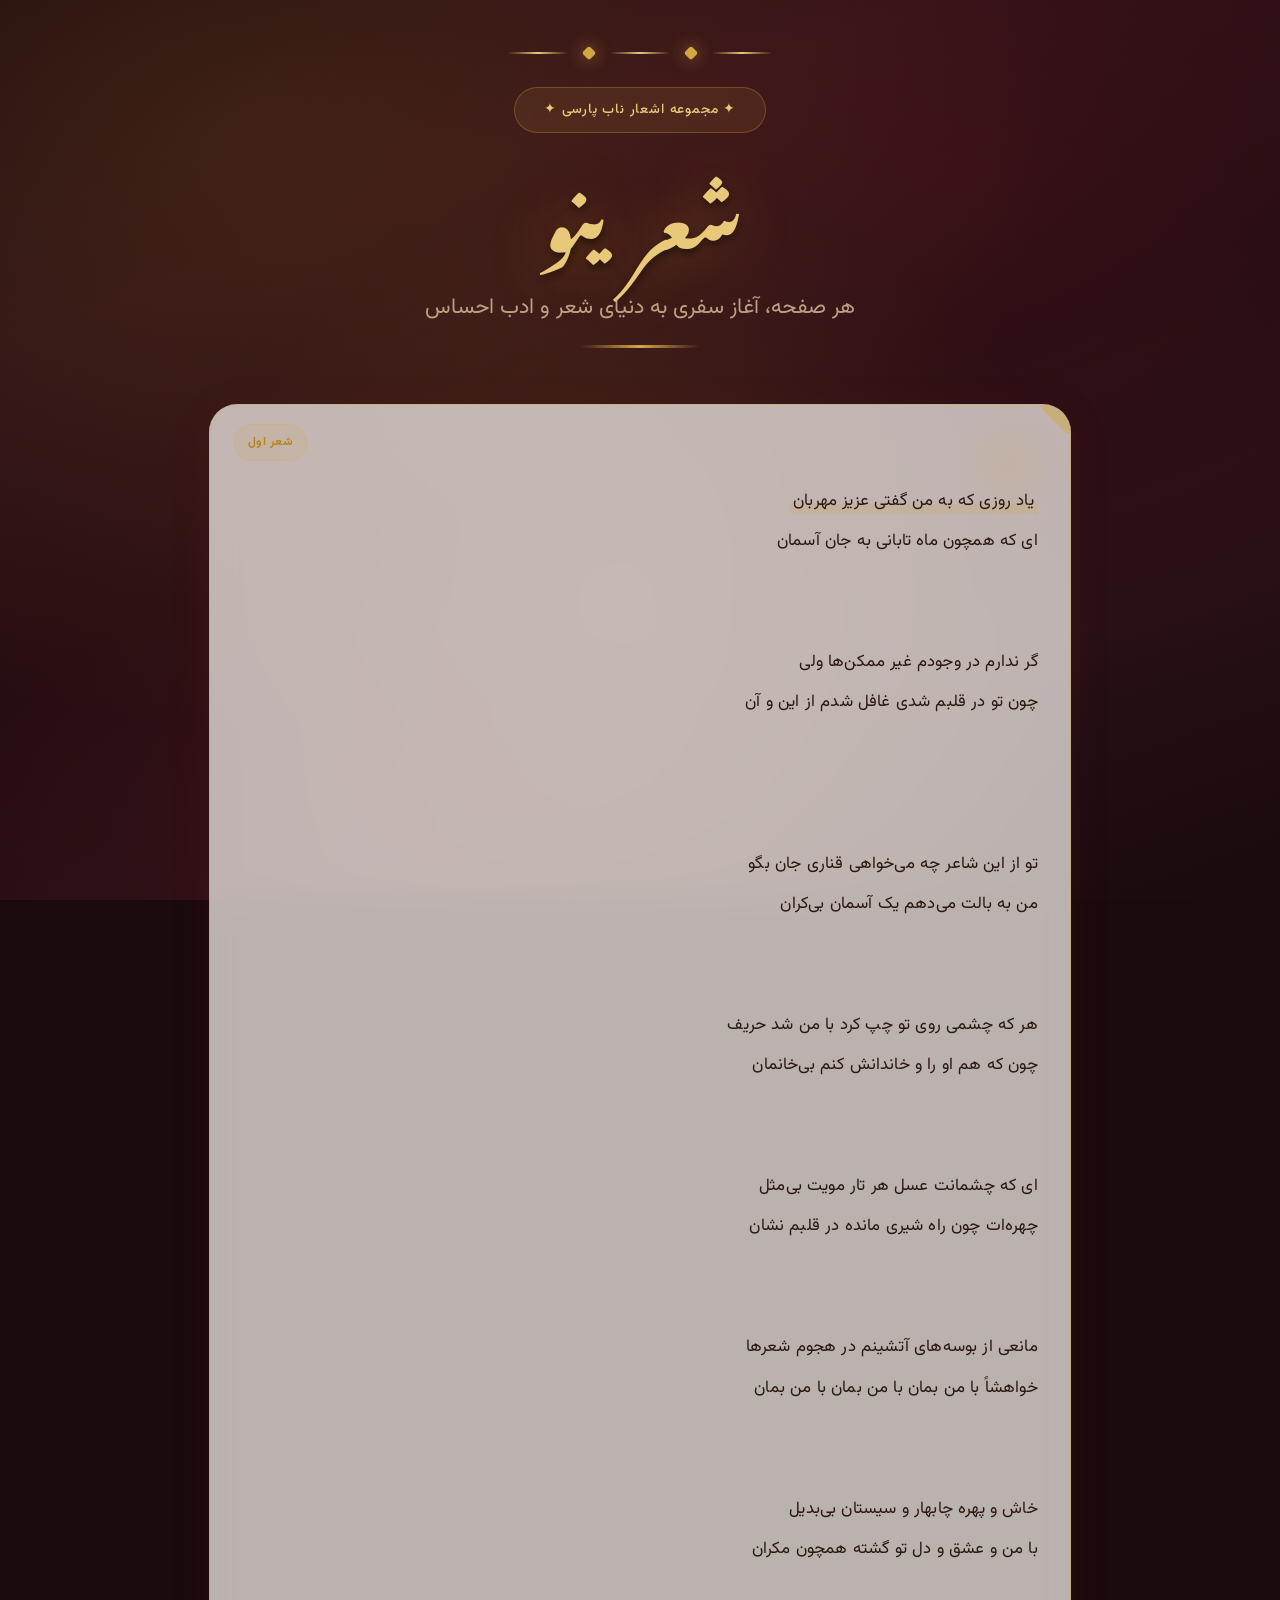
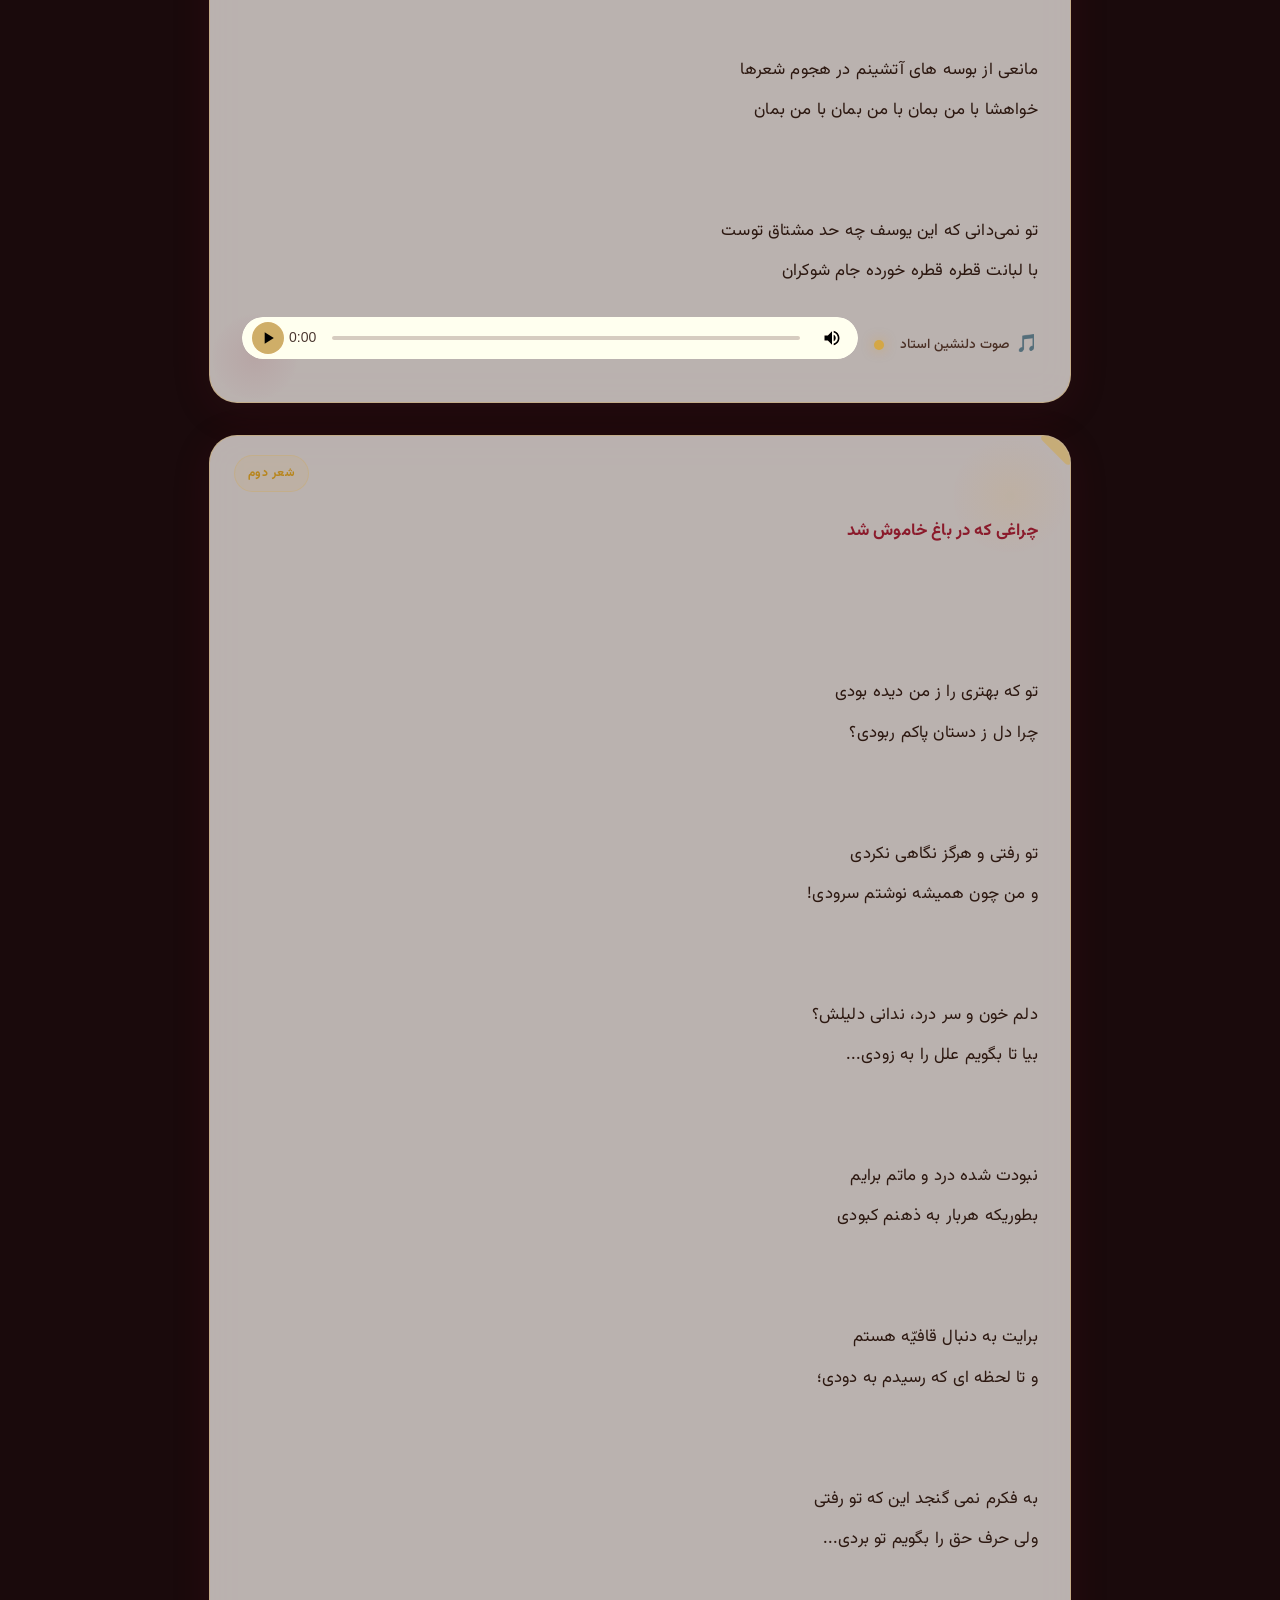
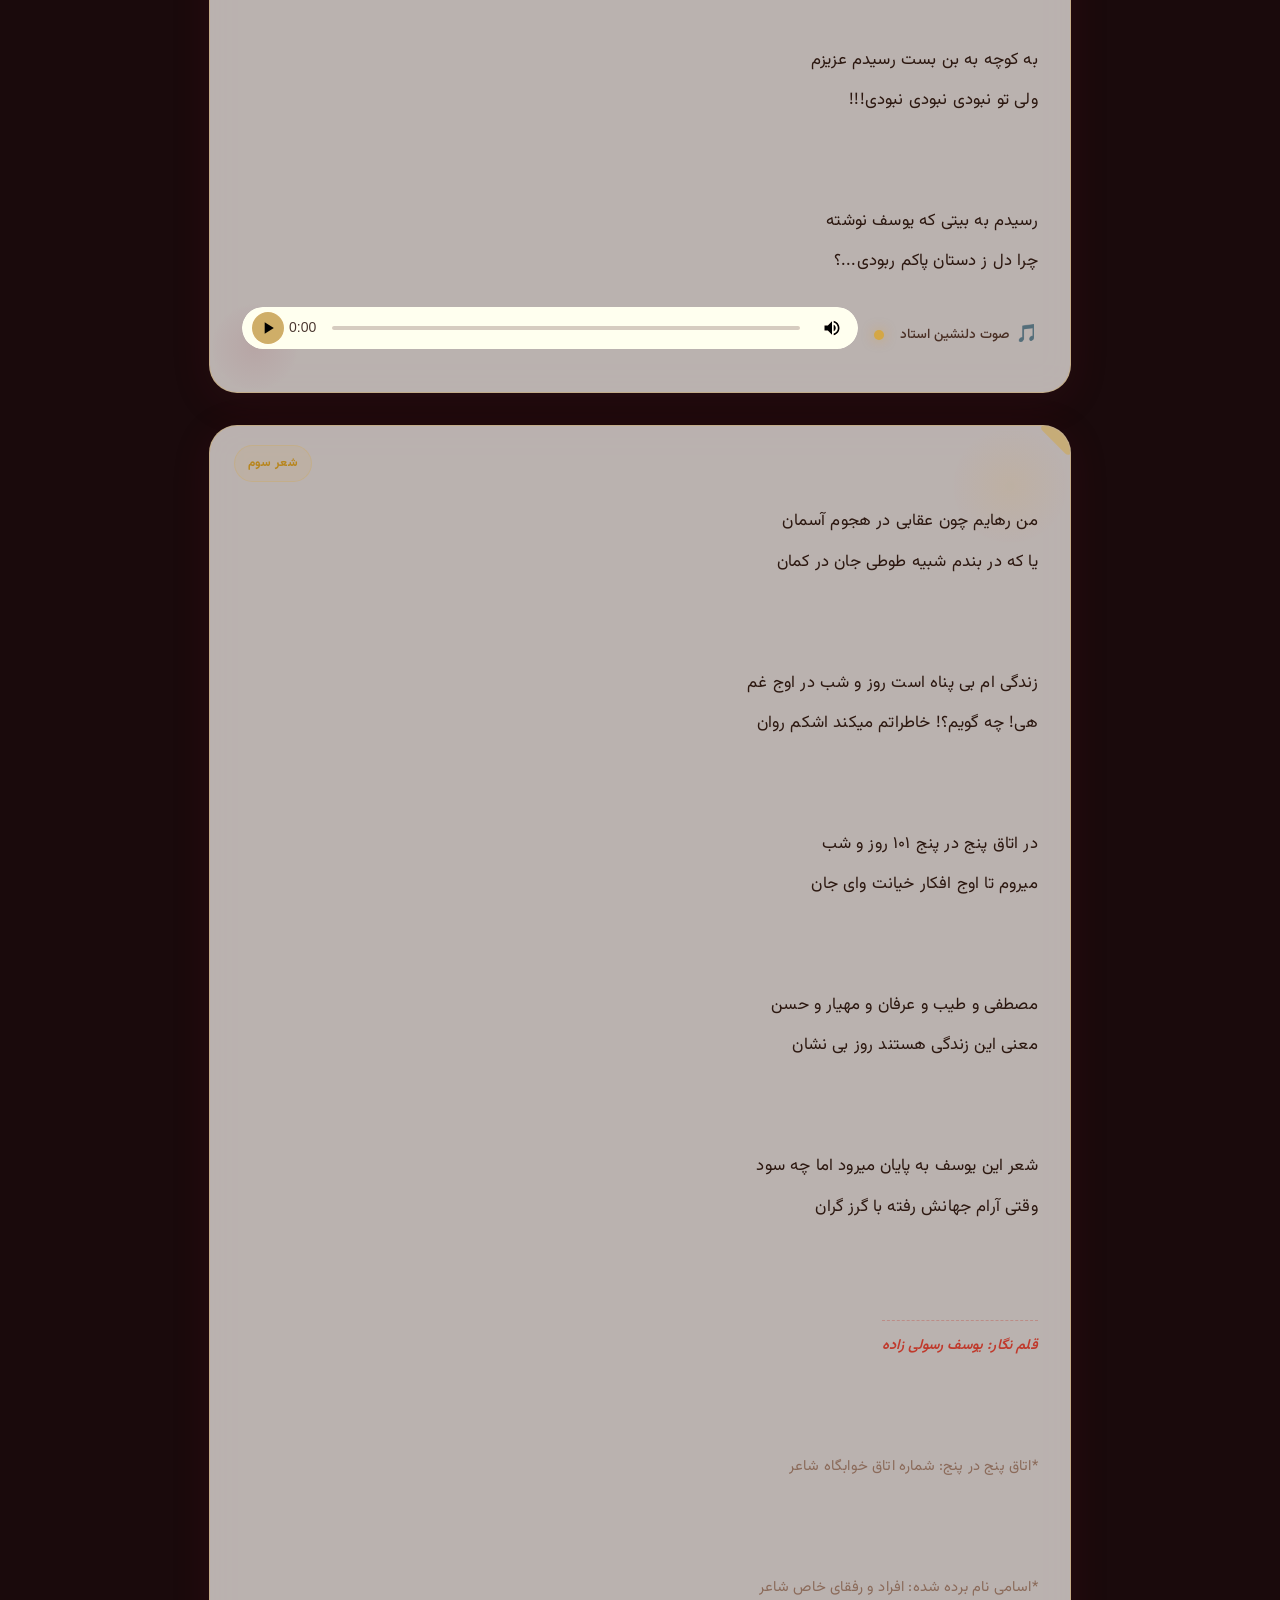
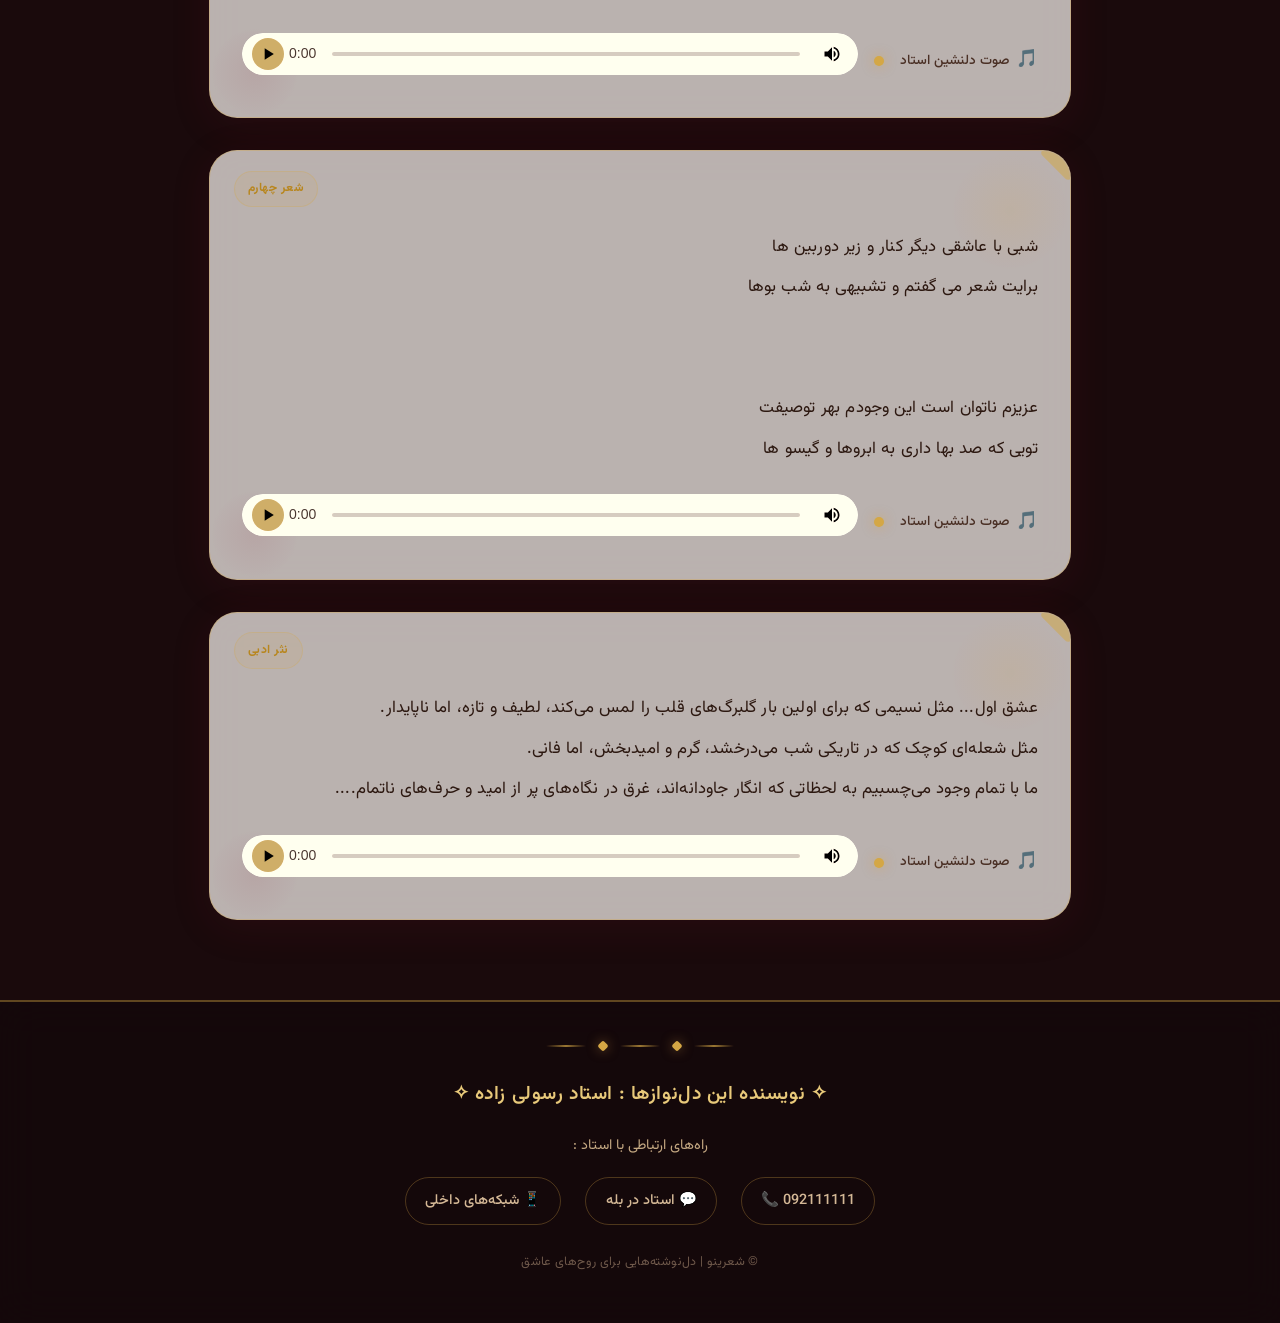
==== index.html @ 4488e379 "آپلود پوشه صوتی" ====
<!DOCTYPE html>
<html lang="fa" dir="rtl">
<head>
    <meta charset="UTF-8">
    <meta name="viewport" content="width=device-width, initial-scale=1.0">
    <link rel="stylesheet" href="css/bootstrap-5.3.8/dist/css/bootstrap.min.css">
    <link rel="icon" href="img/icon.jpg">
    <title>شعرینو | شعر و ادب پارسی</title>

    <!-- ============ GOOGLE FONTS ============ -->
    <link rel="preconnect" href="https://fonts.googleapis.com">
    <link rel="preconnect" href="https://fonts.gstatic.com" crossorigin>
    <link href="https://fonts.googleapis.com/css2?family=Vazirmatn:wght@300;400;500;600;700;800;900&family=Noto+Nastaliq+Urdu:wght@400;500;600;700&display=swap" rel="stylesheet">

    <style>
        :root {
            --gold: #d4a745;
            --gold-light: #e8c97a;
            --gold-dark: #b8861e;
            --warm-cream: #fdf7ee;
            --deep-red: #8b1a2b;
            --deep-red-dark: #5e0f1b;
            --red-rose: #c0392b;
            --dark-bg: #1a0a0c;
            --card-bg: rgba(255, 248, 240, 0.85);
            --card-bg-alt: rgba(255, 245, 235, 0.9);
            --text-dark: #2c1810;
            --text-medium: #4a3025;
            --text-light: #6b4d3a;
            --shadow-soft: 0 4px 20px rgba(139, 26, 43, 0.08);
            --shadow-medium: 0 8px 40px rgba(139, 26, 43, 0.12);
            --shadow-strong: 0 16px 60px rgba(139, 26, 43, 0.18);
            --shadow-gold: 0 8px 35px rgba(212, 167, 69, 0.25);
            --border-subtle: rgba(212, 167, 69, 0.3);
            --border-strong: rgba(212, 167, 69, 0.6);
            --glass-bg: rgba(255, 250, 245, 0.7);
            --glass-border: rgba(212, 167, 69, 0.35);
            --glass-blur: blur(18px);
            --transition-smooth: 0.4s cubic-bezier(0.25, 0.8, 0.25, 1.2);
            --transition-bounce: 0.5s cubic-bezier(0.175, 0.885, 0.32, 1.275);
            --transition-ease: 0.35s ease;
            --radius-sm: 12px;
            --radius-md: 20px;
            --radius-lg: 28px;
            --radius-xl: 36px;
        }

        * {
            margin: 0;
            padding: 0;
            box-sizing: border-box;
        }

        html {
            scroll-behavior: smooth;
            font-size: 16px;
        }

        body {
            font-family: 'Vazirmatn', 'Tahoma', sans-serif;
            direction: rtl;
            background: var(--dark-bg);
            color: var(--text-dark);
            line-height: 2.1;
            overflow-x: hidden;
            position: relative;
            min-height: 100vh;
        }

        /* ============ ANIMATED BACKGROUND ============ */
        .bg-overlay {
            position: fixed;
            top: 0;
            left: 0;
            width: 100%;
            height: 100%;
            z-index: -2;
            background:
                radial-gradient(ellipse at 20% 15%, rgba(180, 120, 40, 0.18) 0%, transparent 55%),
                radial-gradient(ellipse at 75% 20%, rgba(139, 26, 43, 0.2) 0%, transparent 55%),
                radial-gradient(ellipse at 50% 70%, rgba(200, 150, 60, 0.12) 0%, transparent 50%),
                radial-gradient(ellipse at 30% 85%, rgba(160, 30, 40, 0.15) 0%, transparent 50%),
                linear-gradient(160deg, #1c0a0e 0%, #2a1015 25%, #1e0c10 50%, #251015 75%, #1a0a0d 100%);
            background-size: 100% 100%;
        }

        /* Floating particles */
        .particles-container {
            position: fixed;
            top: 0;
            left: 0;
            width: 100%;
            height: 100%;
            z-index: -1;
            pointer-events: none;
            overflow: hidden;
        }

        .particle {
            position: absolute;
            border-radius: 50%;
            pointer-events: none;
            animation: floatUp linear infinite;
            opacity: 0;
        }

        @keyframes floatUp {
            0% {
                transform: translateY(105vh) scale(0) rotate(0deg);
                opacity: 0;
            }
            5% {
                opacity: 0.7;
            }
            30% {
                opacity: 0.5;
            }
            70% {
                opacity: 0.2;
            }
            100% {
                transform: translateY(-10vh) scale(1.8) rotate(360deg);
                opacity: 0;
            }
        }

        @keyframes floatUpSlow {
            0% {
                transform: translateY(105vh) translateX(0) scale(0.3);
                opacity: 0;
            }
            10% {
                opacity: 0.6;
            }
            40% {
                opacity: 0.35;
            }
            100% {
                transform: translateY(-10vh) translateX(60px) scale(2.5);
                opacity: 0;
            }
        }

        @keyframes shimmer {
            0%,
            100% {
                opacity: 0.3;
            }
            50% {
                opacity: 0.7;
            }
        }

        /* ============ HEADER / HERO ============ */
        .hero-section {
            position: relative;
            padding: 3rem 1.5rem 2rem;
            text-align: center;
            z-index: 1;
        }

        .hero-ornament-top {
            display: flex;
            align-items: center;
            justify-content: center;
            gap: 1rem;
            margin-bottom: 1.8rem;
        }

        .ornament-line {
            width: 60px;
            height: 2px;
            background: linear-gradient(90deg, transparent, var(--gold-light), transparent);
            border-radius: 2px;
        }

        .ornament-diamond {
            width: 10px;
            height: 10px;
            background: var(--gold);
            transform: rotate(45deg);
            border-radius: 2px;
            box-shadow: 0 0 16px rgba(212, 167, 69, 0.7);
            animation: shimmer 2.5s ease-in-out infinite;
        }

        .hero-badge {
            display: inline-block;
            background: rgba(212, 167, 69, 0.1);
            border: 1px solid var(--border-subtle);
            color: var(--gold-light);
            padding: 0.5rem 1.8rem;
            border-radius: 50px;
            font-size: 0.85rem;
            letter-spacing: 0.06em;
            font-weight: 500;
            backdrop-filter: blur(6px);
            margin-bottom: 1.5rem;
            animation: fadeInDown 0.8s ease-out;
        }

        @keyframes fadeInDown {
            from {
                opacity: 0;
                transform: translateY(-30px);
            }
            to {
                opacity: 1;
                transform: translateY(0);
            }
        }

        .hero-title {
            font-family: 'Noto Nastaliq Urdu', 'Vazirmatn', serif;
            font-size: clamp(2.8rem, 6vw, 5rem);
            color: var(--gold-light);
            font-weight: 700;
            line-height: 1.6;
            margin-bottom: 0.5rem;
            text-shadow: 0 0 60px rgba(212, 167, 69, 0.45), 0 4px 8px rgba(0, 0, 0, 0.5);
            animation: fadeInDown 1s ease-out;
            letter-spacing: 0.02em;
        }

        .hero-subtitle {
            font-size: clamp(1.1rem, 2.5vw, 1.35rem);
            color: #d4b896;
            font-weight: 400;
            max-width: 650px;
            margin: 0 auto 1rem;
            opacity: 0.85;
            animation: fadeInDown 1.1s ease-out;
            line-height: 1.9;
        }

        .hero-divider {
            width: 120px;
            height: 3px;
            margin: 0.8rem auto 1.5rem;
            background: linear-gradient(90deg, transparent, var(--gold), transparent);
            border-radius: 3px;
            animation: fadeInDown 1.2s ease-out;
        }

        /* ============ MAIN CONTAINER ============ */
        .main-wrapper {
            max-width: 900px;
            margin: 0 auto;
            padding: 0 1.2rem 3rem;
            position: relative;
            z-index: 1;
        }

        .poetry-grid {
            display: flex;
            flex-direction: column;
            gap: 2rem;
        }

        /* ============ POEM CARD ============ */
        .poem-card {
            position: relative;
            background: var(--glass-bg);
            backdrop-filter: var(--glass-blur);
            -webkit-backdrop-filter: var(--glass-blur);
            border: 1px solid var(--glass-border);
            border-radius: var(--radius-lg);
            padding: 2.2rem 2rem 1.8rem;
            box-shadow: var(--shadow-medium);
            transition: all var(--transition-smooth);
            overflow: hidden;
            animation: fadeInUp 0.8s ease-out both;
            cursor: default;
        }

        .poem-card:nth-child(1) {
            animation-delay: 0.1s;
        }
        .poem-card:nth-child(2) {
            animation-delay: 0.2s;
        }
        .poem-card:nth-child(3) {
            animation-delay: 0.3s;
        }
        .poem-card:nth-child(4) {
            animation-delay: 0.4s;
        }
        .poem-card:nth-child(5) {
            animation-delay: 0.5s;
        }

        @keyframes fadeInUp {
            from {
                opacity: 0;
                transform: translateY(50px);
            }
            to {
                opacity: 1;
                transform: translateY(0);
            }
        }

        .poem-card::before {
            content: '';
            position: absolute;
            top: 0;
            right: 0;
            width: 120px;
            height: 120px;
            background: radial-gradient(circle, rgba(212, 167, 69, 0.12) 0%, transparent 70%);
            border-radius: 50%;
            pointer-events: none;
            transition: all var(--transition-smooth);
        }

        .poem-card::after {
            content: '';
            position: absolute;
            bottom: 0;
            left: 0;
            width: 90px;
            height: 90px;
            background: radial-gradient(circle, rgba(139, 26, 43, 0.08) 0%, transparent 70%);
            border-radius: 50%;
            pointer-events: none;
            transition: all var(--transition-smooth);
        }

        .poem-card:hover {
            transform: translateY(-6px);
            box-shadow: var(--shadow-strong), var(--shadow-gold);
            border-color: var(--border-strong);
            background: rgba(255, 252, 247, 0.82);
        }

        .poem-card:hover::before {
            width: 160px;
            height: 160px;
            background: radial-gradient(circle, rgba(212, 167, 69, 0.2) 0%, transparent 70%);
        }

        .poem-card:hover::after {
            width: 120px;
            height: 120px;
            background: radial-gradient(circle, rgba(139, 26, 43, 0.13) 0%, transparent 70%);
        }

        /* Card accent corner */
        .card-accent {
            position: absolute;
            top: 0;
            right: 0;
            width: 50px;
            height: 50px;
            overflow: hidden;
            pointer-events: none;
        }

        .card-accent::before {
            content: '';
            position: absolute;
            top: -18px;
            right: -18px;
            width: 40px;
            height: 40px;
            background: var(--gold);
            transform: rotate(45deg);
            opacity: 0.5;
            border-radius: 4px;
            transition: all var(--transition-smooth);
        }

        .poem-card:hover .card-accent::before {
            opacity: 0.85;
            box-shadow: 0 0 20px rgba(212, 167, 69, 0.6);
            top: -14px;
            right: -14px;
            width: 44px;
            height: 44px;
        }

        /* Poem number badge */
        .poem-number {
            position: absolute;
            top: 1.2rem;
            left: 1.5rem;
            font-size: 0.75rem;
            font-weight: 700;
            color: var(--gold-dark);
            background: rgba(212, 167, 69, 0.1);
            padding: 0.3rem 0.8rem;
            border-radius: 20px;
            letter-spacing: 0.04em;
            border: 1px solid rgba(212, 167, 69, 0.25);
            transition: all var(--transition-ease);
        }

        .poem-card:hover .poem-number {
            background: rgba(212, 167, 69, 0.2);
            border-color: var(--gold);
            color: #8b6914;
        }

        /* Poem text */
        .poem-text {
            font-size: 1.05rem;
            color: var(--text-dark);
            line-height: 2.4;
            text-align: justify;
            position: relative;
            z-index: 1;
            font-weight: 400;
            letter-spacing: 0.01em;
            white-space: pre-line;
        }

        .poem-text strong,
        .poem-text b {
            color: var(--deep-red);
            font-weight: 700;
        }

        .poem-text .highlight-verse {
            display: inline;
            background: linear-gradient(180deg, transparent 60%, rgba(212, 167, 69, 0.2) 60%);
            padding: 0 4px;
            transition: all var(--transition-ease);
        }

        .poem-card:hover .highlight-verse {
            background: linear-gradient(180deg, transparent 55%, rgba(212, 167, 69, 0.35) 55%);
        }

        /* Poet signature */
        .poet-signature {
            display: inline-block;
            margin-top: 0.8rem;
            font-style: italic;
            color: var(--red-rose);
            font-weight: 600;
            font-size: 0.9rem;
            border-top: 1px dashed rgba(192, 57, 43, 0.3);
            padding-top: 0.5rem;
        }

        /* ============ AUDIO PLAYER ============ */
        .audio-section {
            margin-top: 1.6rem;
            position: relative;
            z-index: 1;
            display: flex;
            align-items: center;
            gap: 1rem;
            flex-wrap: wrap;
        }

        .audio-label {
            font-size: 0.85rem;
            color: var(--text-medium);
            font-weight: 500;
            display: flex;
            align-items: center;
            gap: 0.4rem;
            white-space: nowrap;
        }

        .audio-label::before {
            content: '🎵';
            font-size: 1.1rem;
            animation: shimmer 2s ease-in-out infinite;
        }

        .audio-player-wrapper {
            flex: 1;
            min-width: 200px;
            position: relative;
        }

        audio {
            width: 100%;
            height: 42px;
            border-radius: 25px;
            outline: none;
            filter: sepia(20%) saturate(80%);
            transition: all var(--transition-ease);
        }

        audio::-webkit-media-controls-panel {
            background: rgba(255, 245, 235, 0.9);
            border-radius: 25px;
        }

        audio::-webkit-media-controls-play-button {
            background-color: var(--gold);
            border-radius: 50%;
            transition: all var(--transition-ease);
        }

        audio::-webkit-media-controls-play-button:hover {
            background-color: var(--gold-dark);
            transform: scale(1.08);
        }

        audio::-webkit-media-controls-current-time-display,
        audio::-webkit-media-controls-time-remaining-display {
            color: var(--text-dark);
            font-weight: 500;
        }

        /* Custom audio visualizer pulse */
        .audio-pulse {
            width: 10px;
            height: 10px;
            border-radius: 50%;
            background: var(--gold);
            animation: audioPulse 1.5s ease-in-out infinite;
            flex-shrink: 0;
            box-shadow: 0 0 12px rgba(212, 167, 69, 0.6);
        }

        @keyframes audioPulse {
            0%,
            100% {
                transform: scale(1);
                opacity: 0.7;
            }
            50% {
                transform: scale(1.8);
                opacity: 1;
            }
        }

        /* ============ FOOTER ============ */
        .footer-section {
            position: relative;
            z-index: 1;
            background: rgba(20, 8, 10, 0.9);
            backdrop-filter: blur(20px);
            -webkit-backdrop-filter: blur(20px);
            border-top: 2px solid rgba(212, 167, 69, 0.4);
            padding: 2.5rem 1.5rem 2rem;
            text-align: center;
            margin-top: 2rem;
        }

        .footer-ornament {
            display: flex;
            align-items: center;
            justify-content: center;
            gap: 0.8rem;
            margin-bottom: 1.5rem;
        }

        .footer-ornament .ornament-line {
            width: 40px;
            background: linear-gradient(90deg, transparent, rgba(212, 167, 69, 0.7), transparent);
        }

        .footer-ornament .ornament-diamond {
            width: 8px;
            height: 8px;
            box-shadow: 0 0 12px rgba(212, 167, 69, 0.5);
        }

        .footer-author {
            font-size: 1.2rem;
            color: var(--gold-light);
            font-weight: 600;
            margin-bottom: 1rem;
            letter-spacing: 0.03em;
        }

        .footer-contact {
            font-size: 0.9rem;
            color: #c4a882;
            margin-bottom: 0.6rem;
            font-weight: 400;
        }

        .footer-links {
            display: flex;
            align-items: center;
            justify-content: center;
            gap: 1.5rem;
            flex-wrap: wrap;
            margin-top: 1rem;
        }

        .footer-link {
            display: inline-flex;
            align-items: center;
            gap: 0.4rem;
            color: #d4b896;
            text-decoration: none;
            font-weight: 500;
            padding: 0.5rem 1.2rem;
            border-radius: 25px;
            border: 1px solid rgba(212, 167, 69, 0.3);
            transition: all var(--transition-smooth);
            font-size: 0.9rem;
        }

        .footer-link:hover {
            background: rgba(212, 167, 69, 0.12);
            border-color: var(--gold);
            color: var(--gold-light);
            box-shadow: 0 0 20px rgba(212, 167, 69, 0.2);
            transform: translateY(-2px);
        }

        .footer-link.phone-link {
            direction: ltr;
            display: inline-flex;
        }

        .footer-copyright {
            margin-top: 1.5rem;
            font-size: 0.78rem;
            color: rgba(200, 170, 140, 0.5);
            letter-spacing: 0.03em;
        }

        /* ============ SCROLL TO TOP ============ */
        .scroll-top-btn {
            position: fixed;
            bottom: 2rem;
            left: 2rem;
            z-index: 99;
            width: 48px;
            height: 48px;
            border-radius: 50%;
            background: rgba(212, 167, 69, 0.25);
            border: 2px solid rgba(212, 167, 69, 0.5);
            color: var(--gold-light);
            font-size: 1.3rem;
            cursor: pointer;
            display: flex;
            align-items: center;
            justify-content: center;
            transition: all var(--transition-smooth);
            backdrop-filter: blur(8px);
            opacity: 0;
            transform: translateY(20px);
            pointer-events: none;
        }

        .scroll-top-btn.visible {
            opacity: 1;
            transform: translateY(0);
            pointer-events: auto;
        }

        .scroll-top-btn:hover {
            background: rgba(212, 167, 69, 0.45);
            border-color: var(--gold);
            box-shadow: 0 0 25px rgba(212, 167, 69, 0.5);
            transform: translateY(-4px);
        }

        /* ============ RESPONSIVE ============ */
        @media (max-width: 768px) {
            .hero-title {
                font-size: 2.2rem;
            }
            .hero-subtitle {
                font-size: 1rem;
            }
            .poem-card {
                padding: 1.5rem 1.2rem 1.3rem;
                border-radius: var(--radius-md);
            }
            .poem-text {
                font-size: 0.95rem;
                line-height: 2.1;
            }
            .audio-section {
                flex-direction: column;
                align-items: flex-start;
                gap: 0.5rem;
            }
            .audio-player-wrapper {
                width: 100%;
            }
            .poem-number {
                top: 0.8rem;
                left: 0.8rem;
                font-size: 0.7rem;
                padding: 0.2rem 0.6rem;
            }
            .card-accent {
                width: 35px;
                height: 35px;
            }
            .card-accent::before {
                width: 28px;
                height: 28px;
                top: -12px;
                right: -12px;
            }
            .scroll-top-btn {
                bottom: 1.2rem;
                left: 1.2rem;
                width: 40px;
                height: 40px;
                font-size: 1.1rem;
            }
        }

        @media (max-width: 480px) {
            .hero-title {
                font-size: 1.7rem;
            }
            .poem-card {
                padding: 1.2rem 1rem 1rem;
            }
            .poem-text {
                font-size: 0.88rem;
                line-height: 2;
            }
            .footer-links {
                flex-direction: column;
                gap: 0.7rem;
            }
            .main-wrapper {
                padding: 0 0.6rem 2rem;
            }
            .poetry-grid {
                gap: 1.3rem;
            }
        }

        /* Smooth page load */
        @keyframes pageReveal {
            from {
                opacity: 0;
            }
            to {
                opacity: 1;
            }
        }

        body {
            animation: pageReveal 0.7s ease-out;
        }

        /* Selection styling */
        ::selection {
            background: rgba(212, 167, 69, 0.4);
            color: #2c1810;
        }

        /* Scrollbar */
        ::-webkit-scrollbar {
            width: 8px;
        }
        ::-webkit-scrollbar-track {
            background: #1a0a0d;
        }
        ::-webkit-scrollbar-thumb {
            background: rgba(212, 167, 69, 0.4);
            border-radius: 10px;
        }
        ::-webkit-scrollbar-thumb:hover {
            background: rgba(212, 167, 69, 0.65);
        }
    </style>
</head>
<body>

    <!-- ============ BACKGROUND OVERLAY ============ -->
    <div class="bg-overlay"></div>

    <!-- ============ FLOATING PARTICLES ============ -->
    <div class="particles-container" id="particlesContainer"></div>

    <!-- ============ HERO SECTION ============ -->
    <header class="hero-section">
        <div class="hero-ornament-top">
            <span class="ornament-line"></span>
            <span class="ornament-diamond"></span>
            <span class="ornament-line"></span>
            <span class="ornament-diamond"></span>
            <span class="ornament-line"></span>
        </div>
        <div class="hero-badge">✦ مجموعه اشعار ناب پارسی ✦</div>
        <h1 class="hero-title">شعرینو</h1>
        <p class="hero-subtitle">هر صفحه، آغاز سفری به دنیای شعر و ادب احساس</p>
        <div class="hero-divider"></div>
    </header>

    <!-- ============ MAIN CONTENT ============ -->
    <main class="main-wrapper">
        <div class="poetry-grid">

            <!-- Poem 1 -->
            <article class="poem-card">
                <div class="card-accent"></div>
                <span class="poem-number">شعر اول</span>
                <div class="poem-text">
                    <span class="highlight-verse">یاد روزی که به من گفتی عزیز مهربان</span>
                    ای که همچون ماه تابانی به جان آسمان
                    <br>
                    گر ندارم در وجودم غیر ممکن‌ها ولی
                    چون تو در قلبم شدی غافل شدم از این و آن
                    <br><br>
                    تو از این شاعر چه می‌خواهی قناری جان بگو
                    من به بالت می‌دهم یک آسمان بی‌کران
                    <br>
                    هر که چشمی روی تو چپ کرد با من شد حریف
                    چون که هم او را و خاندانش کنم بی‌خانمان
                    <br>
                    ای که چشمانت عسل هر تار مویت بی‌مثل
                    چهره‌ات چون راه شیری مانده در قلبم نشان
                    <br>
                    مانعی از بوسه‌های آتشینم در هجوم شعرها
                    خواهشاً با من بمان با من بمان با من بمان
                    <br>
                    خاش و پهره چابهار و سیستان بی‌بدیل
                    با من و عشق و دل تو گشته همچون مکران
                    <br>
                    مانعی از بوسه های آتشینم در هجوم شعرها
                    خواهشا با من بمان با من بمان با من بمان
                    <br>
                    تو نمی‌دانی که این یوسف چه حد مشتاق توست
                    با لبانت قطره قطره خورده جام شوکران
                </div>
                <div class="audio-section">
                    <span class="audio-label">صوت دلنشین استاد</span>
                    <span class="audio-pulse"></span>
                    <div class="audio-player-wrapper">
                        <audio src="audio/text1.mp3" controls preload="metadata"></audio>
                    </div>
                </div>
            </article>

            <!-- Poem 2 -->
            <article class="poem-card">
                <div class="card-accent"></div>
                <span class="poem-number">شعر دوم</span>
                <div class="poem-text">
                    <strong>چراغی که در باغ خاموش شد</strong>
                    <br><br>
                    تو که بهتری را ز من دیده بودی
                    چرا دل ز دستان پاکم ربودی؟
                    <br>
                    تو رفتی و هرگز نگاهی نکردی
                    و من چون همیشه نوشتم سرودی!
                    <br>
                    دلم خون و سر درد، ندانی دلیلش؟
                    بیا تا بگویم علل را به زودی...
                    <br>
                    نبودت شده درد و ماتم برایم
                    بطوریکه هربار به ذهنم کبودی
                    <br>
                    برایت به دنبال قافیّه هستم
                    و تا لحظه ای که رسیدم به دودی؛
                    <br>
                    به فکرم نمی گنجد این که تو رفتی
                    ولی حرف حق را بگویم تو بردی...
                    <br>
                    به کوچه به بن بست رسیدم عزیزم
                    ولی تو نبودی نبودی نبودی!!!
                    <br>
                    رسیدم به بیتی که یوسف نوشته
                    چرا دل ز دستان پاکم ربودی...؟
                </div>
                <div class="audio-section">
                    <span class="audio-label">صوت دلنشین استاد</span>
                    <span class="audio-pulse"></span>
                    <div class="audio-player-wrapper">
                        <audio src="audio/text2.mp3" controls preload="metadata"></audio>
                    </div>
                </div>
            </article>

            <!-- Poem 3 -->
            <article class="poem-card">
                <div class="card-accent"></div>
                <span class="poem-number">شعر سوم</span>
                <div class="poem-text">
                    من رهایم چون عقابی در هجوم آسمان
                    یا که در بندم شبیه طوطی جان در کمان
                    <br>
                    زندگی ام بی پناه است روز و شب در اوج غم
                    هی! چه گویم؟! خاطراتم میکند اشکم روان
                    <br>
                    در اتاق پنج در پنج ۱۰۱ روز و شب
                    میروم تا اوج افکار خیانت وای جان
                    <br>
                    مصطفی و طیب و عرفان و مهیار و حسن
                    معنی این زندگی هستند روز بی نشان
                    <br>
                    شعر این یوسف به پایان میرود اما چه سود
                    وقتی آرام جهانش رفته با گرز گران
                    <br>
                    <span class="poet-signature">قلم نگار: یوسف رسولی زاده</span>
                    <br>
                    <small style="color:#8b6b5a;">*اتاق پنج در پنج: شماره اتاق خوابگاه شاعر</small>
                    <br>
                    <small style="color:#8b6b5a;">*اسامی نام برده شده: افراد و رفقای خاص شاعر</small>
                </div>
                <div class="audio-section">
                    <span class="audio-label">صوت دلنشین استاد</span>
                    <span class="audio-pulse"></span>
                    <div class="audio-player-wrapper">
                        <audio src="audio/text3.mp3" controls preload="metadata"></audio>
                    </div>
                </div>
            </article>

            <!-- Poem 4 -->
            <article class="poem-card">
                <div class="card-accent"></div>
                <span class="poem-number">شعر چهارم</span>
                <div class="poem-text">
                    شبی با عاشقی دیگر کنار و زیر دوربین ها
                    برایت شعر می گفتم و تشبیهی به شب بوها
                    <br>
                    عزیزم ناتوان است این وجودم بهر توصیفت
                    تویی که صد بها داری به ابروها و گیسو ها
                </div>
                <div class="audio-section">
                    <span class="audio-label">صوت دلنشین استاد</span>
                    <span class="audio-pulse"></span>
                    <div class="audio-player-wrapper">
                        <audio src="audio/text4.mp3" controls preload="metadata"></audio>
                    </div>
                </div>
            </article>

            <!-- Poem 5 -->
            <article class="poem-card">
                <div class="card-accent"></div>
                <span class="poem-number">نثر ادبی</span>
                <div class="poem-text">
                    عشق اول... مثل نسیمی که برای اولین بار گلبرگ‌های قلب را لمس می‌کند، لطیف و تازه، اما ناپایدار.
                    مثل شعله‌ای کوچک که در تاریکی شب می‌درخشد، گرم و امیدبخش، اما فانی.
                    ما با تمام وجود می‌چسبیم به لحظاتی که انگار جاودانه‌اند، غرق در نگاه‌های پر از امید و حرف‌های ناتمام....
                </div>
                <div class="audio-section">
                    <span class="audio-label">صوت دلنشین استاد</span>
                    <span class="audio-pulse"></span>
                    <div class="audio-player-wrapper">
                        <audio src="audio/text5.mp3" controls preload="metadata"></audio>
                    </div>
                </div>
            </article>

        </div>
    </main>

    <!-- ============ FOOTER ============ -->
    <footer class="footer-section">
        <div class="footer-ornament">
            <span class="ornament-line"></span>
            <span class="ornament-diamond"></span>
            <span class="ornament-line"></span>
            <span class="ornament-diamond"></span>
            <span class="ornament-line"></span>
        </div>
        <p class="footer-author">✧ نویسنده این دل‌نوازها : استاد رسولی زاده ✧</p>
        <p class="footer-contact">راه‌های ارتباطی با استاد :</p>
        <div class="footer-links">
            <a href="tel:+98" class="footer-link phone-link">
                📞 092111111
            </a>
            <a href="#" class="footer-link">
                💬 استاد در بله
            </a>
            <a href="#" class="footer-link">
                📱 شبکه‌های داخلی
            </a>
        </div>
        <p class="footer-copyright">© شعرینو | دل‌نوشته‌هایی برای روح‌های عاشق</p>
    </footer>

    <!-- ============ SCROLL TO TOP ============ -->
    <button class="scroll-top-btn" id="scrollTopBtn" title="بازگشت به بالا" aria-label="بازگشت به بالا">
        ↑
    </button>

    <!-- ============ SCRIPTS ============ -->
    <script>
        // ============ FLOATING PARTICLES ============
        (function createParticles() {
            const container = document.getElementById('particlesContainer');
            const particleCount = 35;
            const colors = [
                'rgba(212, 167, 69, 0.5)',
                'rgba(232, 201, 122, 0.4)',
                'rgba(200, 150, 60, 0.35)',
                'rgba(220, 180, 100, 0.45)',
                'rgba(190, 140, 50, 0.3)',
                'rgba(255, 220, 160, 0.4)',
                'rgba(180, 130, 55, 0.5)',
            ];

            for (let i = 0; i < particleCount; i++) {
                const particle = document.createElement('div');
                particle.classList.add('particle');
                const size = Math.random() * 7 + 2;
                particle.style.width = size + 'px';
                particle.style.height = size + 'px';
                particle.style.left = Math.random() * 100 + '%';
                particle.style.backgroundColor = colors[Math.floor(Math.random() * colors.length)];
                particle.style.boxShadow = '0 0 ' + (size * 3) + 'px ' + colors[Math.floor(Math.random() * colors.length)];
                const duration = Math.random() * 18 + 10;
                particle.style.animationDuration = duration + 's';
                particle.style.animationDelay = Math.random() * 15 + 's';
                if (Math.random() > 0.5) {
                    particle.style.animationName = 'floatUpSlow';
                }
                container.appendChild(particle);
            }
        })();

        // ============ SCROLL TO TOP BUTTON ============
        const scrollTopBtn = document.getElementById('scrollTopBtn');

        function toggleScrollBtn() {
            if (window.scrollY > 500) {
                scrollTopBtn.classList.add('visible');
            } else {
                scrollTopBtn.classList.remove('visible');
            }
        }

        window.addEventListener('scroll', toggleScrollBtn, { passive: true });

        scrollTopBtn.addEventListener('click', () => {
            window.scrollTo({ top: 0, behavior: 'smooth' });
        });

        // Initial check
        toggleScrollBtn();

        // ============ INTERSECTION OBSERVER for cards ============
        const observerOptions = {
            threshold: 0.15,
            rootMargin: '0px 0px -40px 0px',
        };

        const observer = new IntersectionObserver((entries) => {
            entries.forEach(entry => {
                if (entry.isIntersecting) {
                    entry.target.style.animationPlayState = 'running';
                    entry.target.style.opacity = '1';
                }
            });
        }, observerOptions);

        document.querySelectorAll('.poem-card').forEach(card => {
            observer.observe(card);
        });

        // ============ AUDIO PLAY SYNC - pause others when one plays ============
        document.querySelectorAll('audio').forEach(audioEl => {
            audioEl.addEventListener('play', function() {
                document.querySelectorAll('audio').forEach(otherAudio => {
                    if (otherAudio !== this && !otherAudio.paused) {
                        otherAudio.pause();
                    }
                });
            });
        });

        // ============ SMOOTH ENTRANCE ON LOAD ============
        document.addEventListener('DOMContentLoaded', () => {
            document.body.style.opacity = '1';
        });

        console.log('%c✨ شعرینو — با عشق برای دل‌های عاشق ✨',
            'color: #d4a745; font-size: 1.2rem; font-weight: bold;');
        console.log('%cهر صفحه، آغازی به دنیای شعر و ادب احساس',
            'color: #e8c97a; font-size: 0.9rem;');
    </script>
</body>
</html>
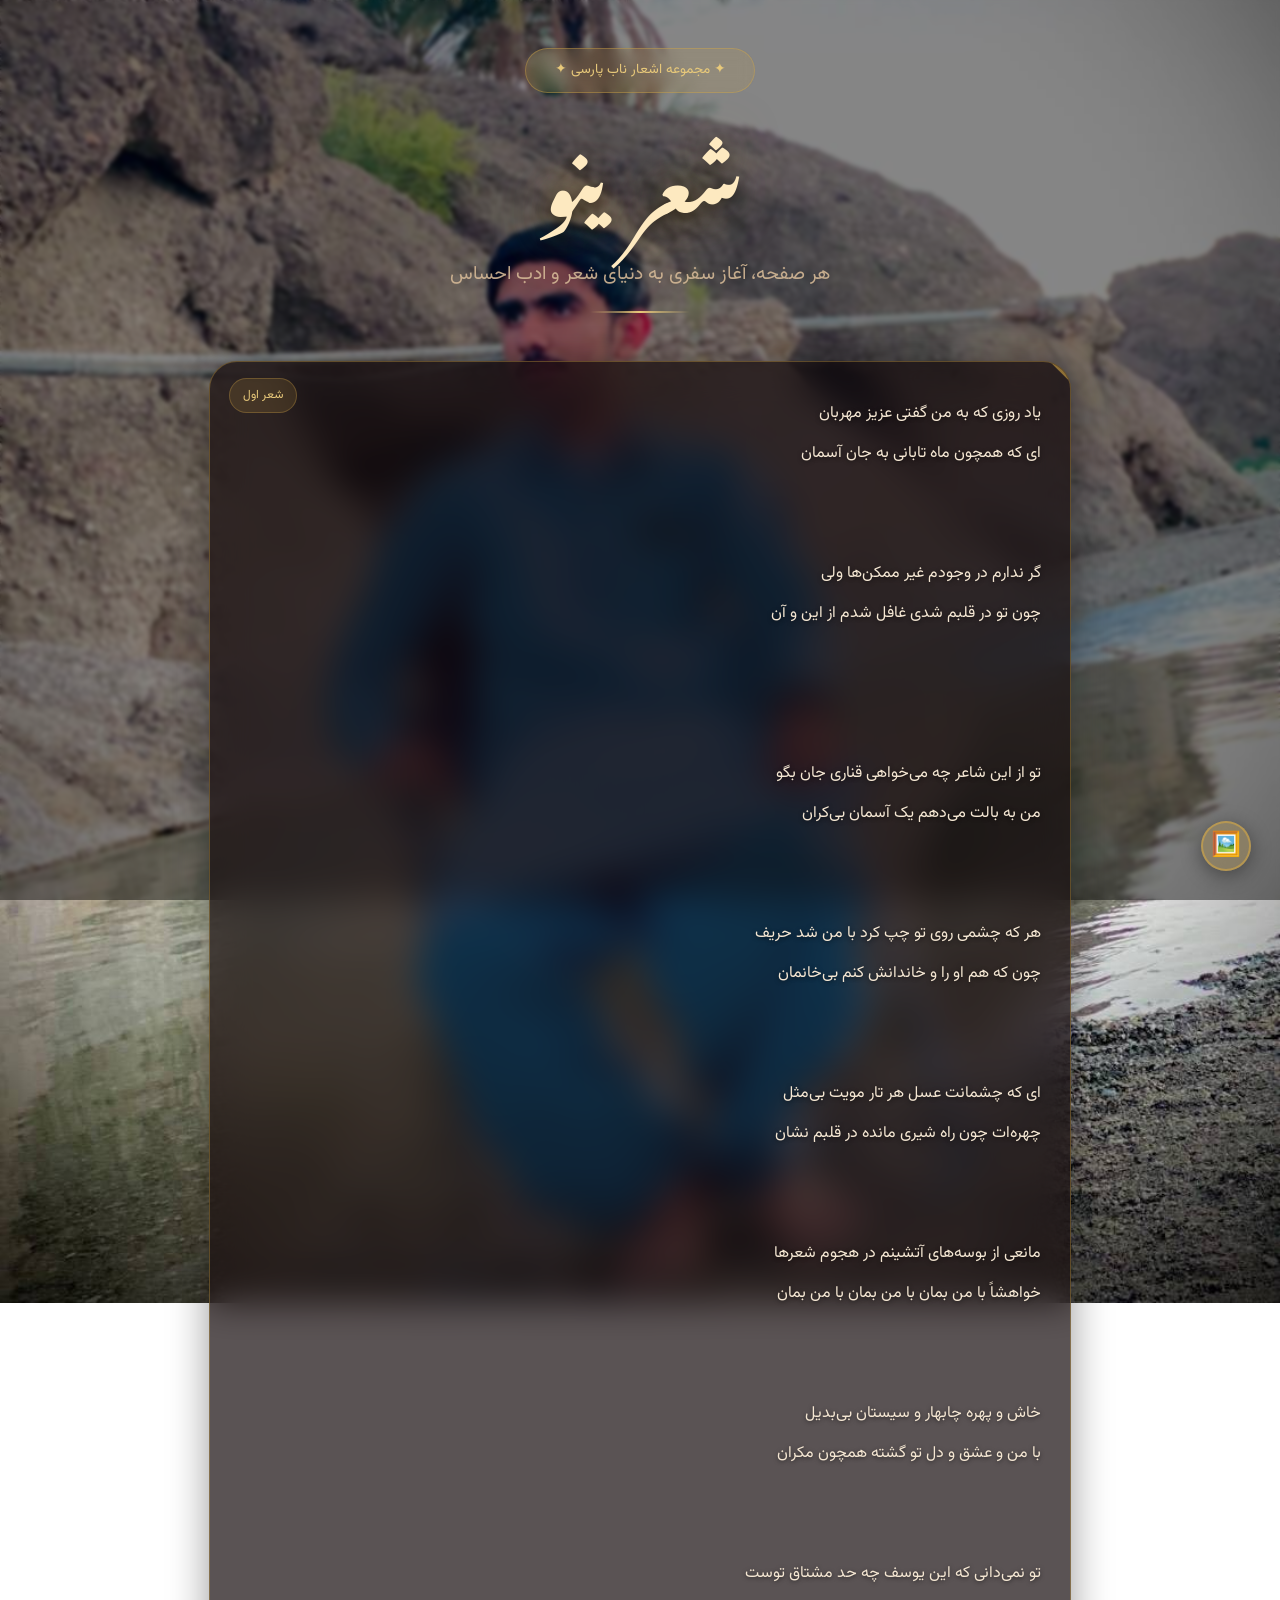
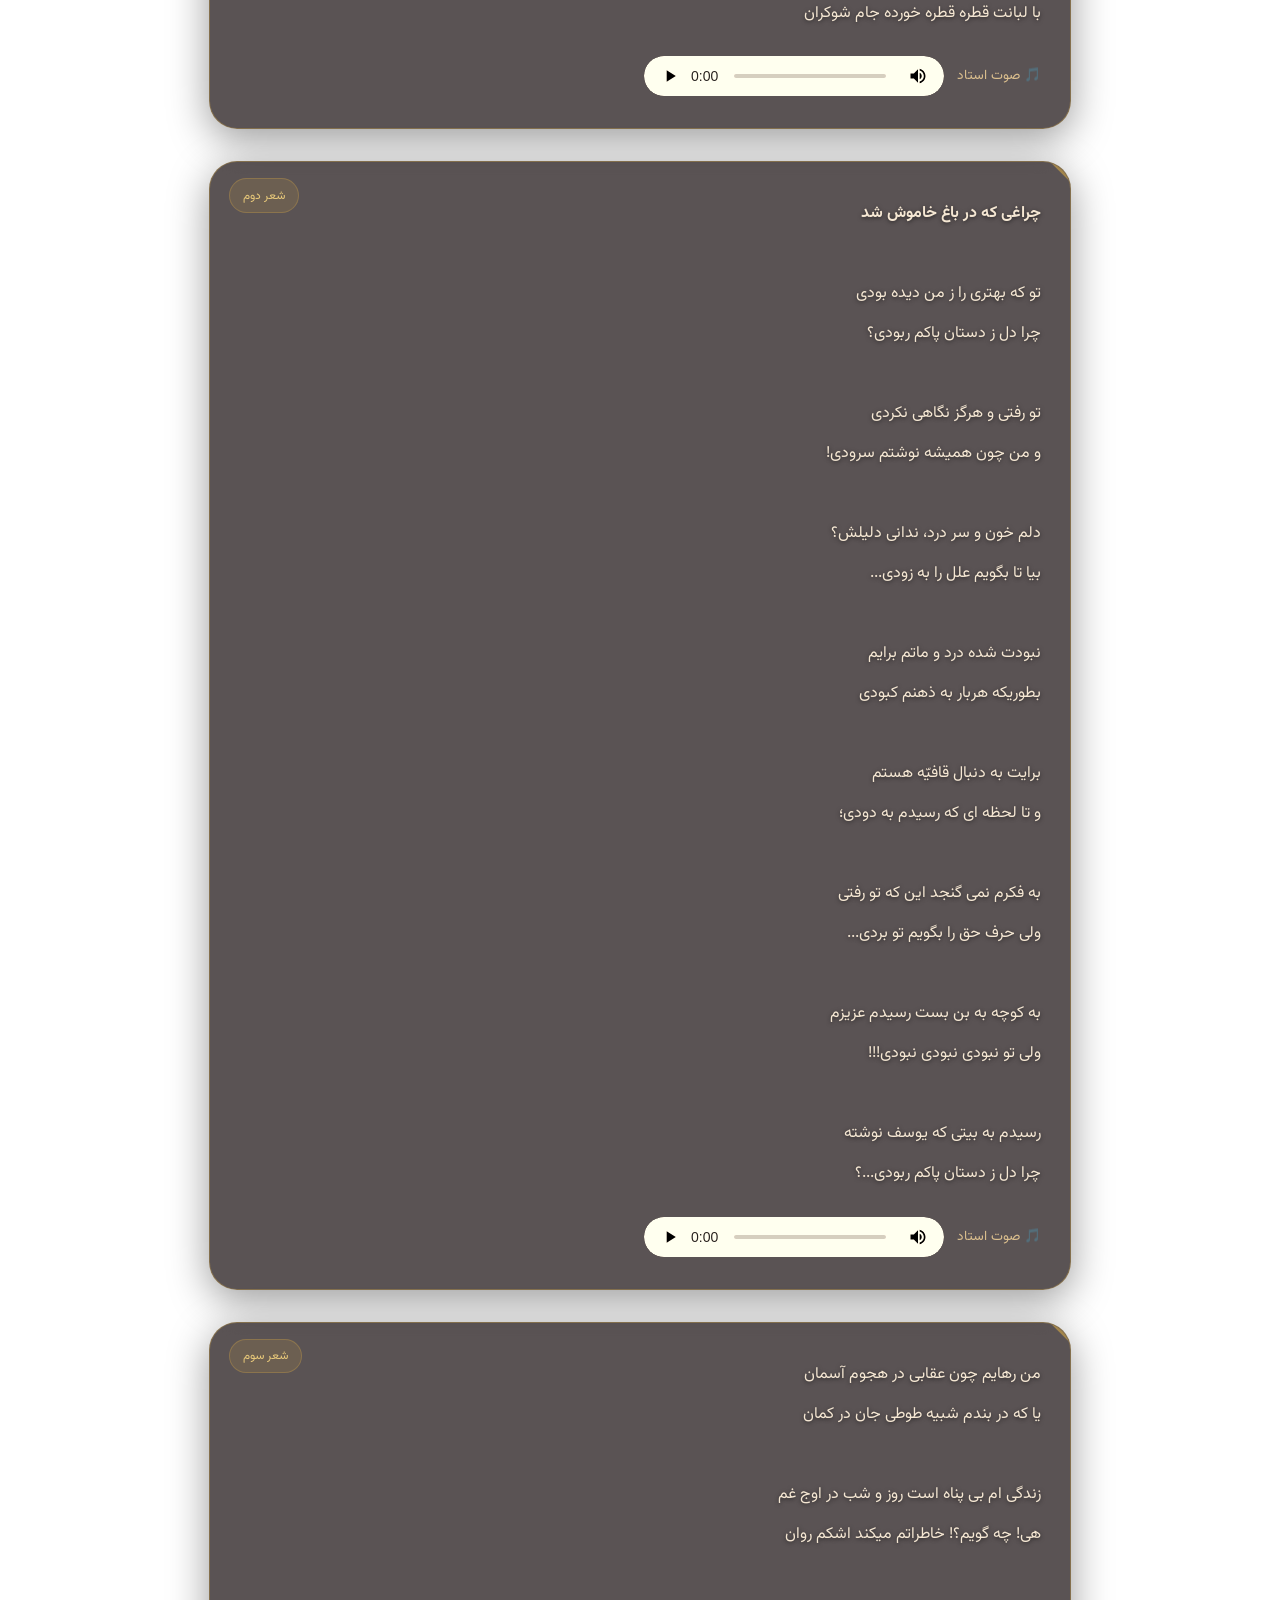
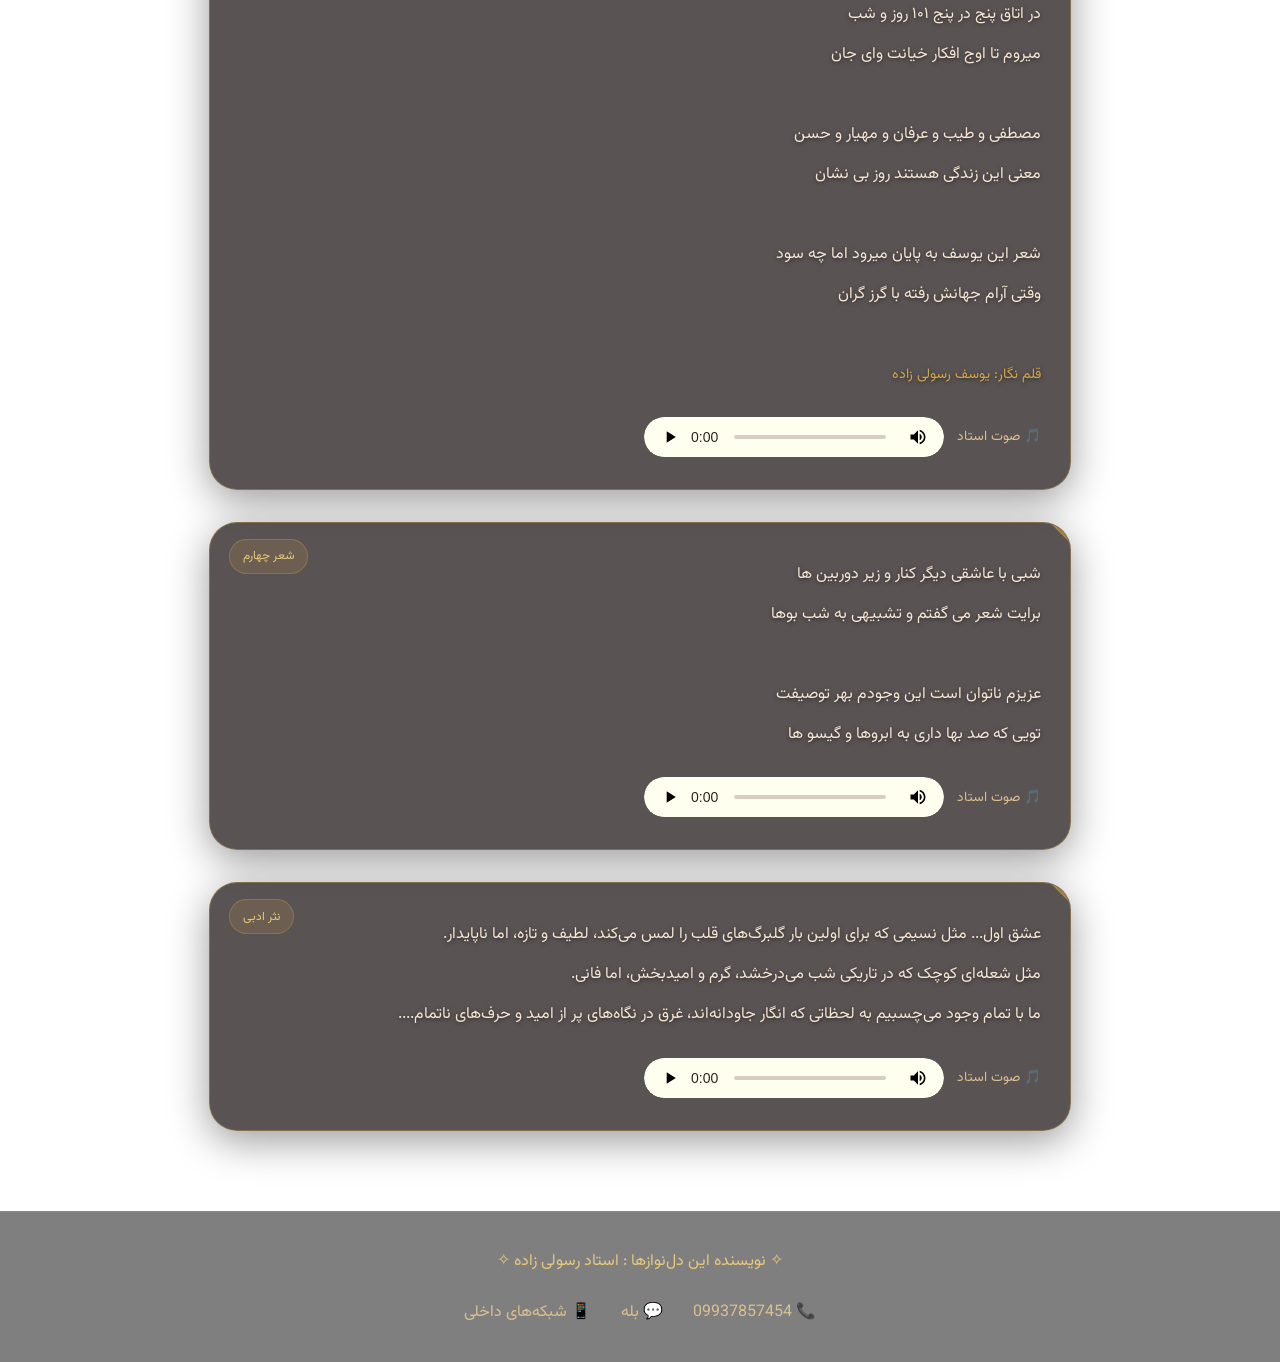
==== commit 36f42f22: "Update and rename س.html to index.html" ====
--- a/index.html
+++ b/index.html
@@ -14,35 +14,16 @@
 
     <style>
         :root {
+            --bg-image: url('img/bg-image.jpg'); /* تصویر پیش‌فرض – می‌توانید مسیر را اینجا تغییر دهید */
             --gold: #d4a745;
             --gold-light: #e8c97a;
             --gold-dark: #b8861e;
-            --warm-cream: #fdf7ee;
             --deep-red: #8b1a2b;
-            --deep-red-dark: #5e0f1b;
-            --red-rose: #c0392b;
-            --dark-bg: #1a0a0c;
-            --card-bg: rgba(255, 248, 240, 0.85);
-            --card-bg-alt: rgba(255, 245, 235, 0.9);
-            --text-dark: #2c1810;
-            --text-medium: #4a3025;
-            --text-light: #6b4d3a;
-            --shadow-soft: 0 4px 20px rgba(139, 26, 43, 0.08);
-            --shadow-medium: 0 8px 40px rgba(139, 26, 43, 0.12);
-            --shadow-strong: 0 16px 60px rgba(139, 26, 43, 0.18);
-            --shadow-gold: 0 8px 35px rgba(212, 167, 69, 0.25);
-            --border-subtle: rgba(212, 167, 69, 0.3);
-            --border-strong: rgba(212, 167, 69, 0.6);
-            --glass-bg: rgba(255, 250, 245, 0.7);
+            --dark-overlay: rgba(0, 0, 0, 0.45);
+            --glass-bg: rgba(20, 10, 12, 0.7);
             --glass-border: rgba(212, 167, 69, 0.35);
-            --glass-blur: blur(18px);
             --transition-smooth: 0.4s cubic-bezier(0.25, 0.8, 0.25, 1.2);
-            --transition-bounce: 0.5s cubic-bezier(0.175, 0.885, 0.32, 1.275);
-            --transition-ease: 0.35s ease;
-            --radius-sm: 12px;
-            --radius-md: 20px;
             --radius-lg: 28px;
-            --radius-xl: 36px;
         }
 
         * {
@@ -51,47 +32,49 @@
             box-sizing: border-box;
         }
 
-        html {
-            scroll-behavior: smooth;
-            font-size: 16px;
-        }
-
         body {
             font-family: 'Vazirmatn', 'Tahoma', sans-serif;
             direction: rtl;
-            background: var(--dark-bg);
-            color: var(--text-dark);
-            line-height: 2.1;
+            color: #f0e6d2;
+            line-height: 2.2;
+            min-height: 100vh;
+            position: relative;
+            background-image: var(--bg-image);
+            background-size: cover;
+            background-position: center;
+            background-attachment: fixed;
+            background-repeat: no-repeat;
             overflow-x: hidden;
-            position: relative;
-            min-height: 100vh;
-        }
-
-        /* ============ ANIMATED BACKGROUND ============ */
+            animation: pageReveal 0.8s ease-out;
+        }
+
+        @keyframes pageReveal {
+            from { opacity: 0; }
+            to { opacity: 1; }
+        }
+
+        /* ============ OVERLAY FOR READABILITY ============ */
         .bg-overlay {
             position: fixed;
             top: 0;
             left: 0;
             width: 100%;
             height: 100%;
-            z-index: -2;
-            background:
-                radial-gradient(ellipse at 20% 15%, rgba(180, 120, 40, 0.18) 0%, transparent 55%),
-                radial-gradient(ellipse at 75% 20%, rgba(139, 26, 43, 0.2) 0%, transparent 55%),
-                radial-gradient(ellipse at 50% 70%, rgba(200, 150, 60, 0.12) 0%, transparent 50%),
-                radial-gradient(ellipse at 30% 85%, rgba(160, 30, 40, 0.15) 0%, transparent 50%),
-                linear-gradient(160deg, #1c0a0e 0%, #2a1015 25%, #1e0c10 50%, #251015 75%, #1a0a0d 100%);
-            background-size: 100% 100%;
-        }
-
-        /* Floating particles */
+            background: var(--dark-overlay);
+            backdrop-filter: blur(2px);
+            -webkit-backdrop-filter: blur(2px);
+            z-index: -1;
+            pointer-events: none;
+        }
+
+        /* ============ FLOATING PARTICLES (subtle) ============ */
         .particles-container {
             position: fixed;
             top: 0;
             left: 0;
             width: 100%;
             height: 100%;
-            z-index: -1;
+            z-index: 0;
             pointer-events: none;
             overflow: hidden;
         }
@@ -105,150 +88,63 @@
         }
 
         @keyframes floatUp {
-            0% {
-                transform: translateY(105vh) scale(0) rotate(0deg);
-                opacity: 0;
-            }
-            5% {
-                opacity: 0.7;
-            }
-            30% {
-                opacity: 0.5;
-            }
-            70% {
-                opacity: 0.2;
-            }
-            100% {
-                transform: translateY(-10vh) scale(1.8) rotate(360deg);
-                opacity: 0;
-            }
-        }
-
-        @keyframes floatUpSlow {
-            0% {
-                transform: translateY(105vh) translateX(0) scale(0.3);
-                opacity: 0;
-            }
-            10% {
-                opacity: 0.6;
-            }
-            40% {
-                opacity: 0.35;
-            }
-            100% {
-                transform: translateY(-10vh) translateX(60px) scale(2.5);
-                opacity: 0;
-            }
-        }
-
-        @keyframes shimmer {
-            0%,
-            100% {
-                opacity: 0.3;
-            }
-            50% {
-                opacity: 0.7;
-            }
-        }
-
-        /* ============ HEADER / HERO ============ */
+            0% { transform: translateY(105vh) scale(0); opacity: 0; }
+            5% { opacity: 0.6; }
+            50% { opacity: 0.3; }
+            100% { transform: translateY(-10vh) scale(1.8); opacity: 0; }
+        }
+
+        /* ============ HEADER ============ */
         .hero-section {
+            text-align: center;
+            padding: 3rem 1.5rem 2rem;
             position: relative;
-            padding: 3rem 1.5rem 2rem;
-            text-align: center;
-            z-index: 1;
-        }
-
-        .hero-ornament-top {
-            display: flex;
-            align-items: center;
-            justify-content: center;
-            gap: 1rem;
-            margin-bottom: 1.8rem;
-        }
-
-        .ornament-line {
-            width: 60px;
-            height: 2px;
-            background: linear-gradient(90deg, transparent, var(--gold-light), transparent);
-            border-radius: 2px;
-        }
-
-        .ornament-diamond {
-            width: 10px;
-            height: 10px;
-            background: var(--gold);
-            transform: rotate(45deg);
-            border-radius: 2px;
-            box-shadow: 0 0 16px rgba(212, 167, 69, 0.7);
-            animation: shimmer 2.5s ease-in-out infinite;
+            z-index: 2;
         }
 
         .hero-badge {
             display: inline-block;
-            background: rgba(212, 167, 69, 0.1);
-            border: 1px solid var(--border-subtle);
+            background: rgba(212, 167, 69, 0.15);
+            border: 1px solid rgba(212, 167, 69, 0.4);
             color: var(--gold-light);
-            padding: 0.5rem 1.8rem;
+            padding: 0.4rem 1.8rem;
             border-radius: 50px;
             font-size: 0.85rem;
-            letter-spacing: 0.06em;
-            font-weight: 500;
-            backdrop-filter: blur(6px);
+            backdrop-filter: blur(8px);
             margin-bottom: 1.5rem;
-            animation: fadeInDown 0.8s ease-out;
-        }
-
-        @keyframes fadeInDown {
-            from {
-                opacity: 0;
-                transform: translateY(-30px);
-            }
-            to {
-                opacity: 1;
-                transform: translateY(0);
-            }
         }
 
         .hero-title {
             font-family: 'Noto Nastaliq Urdu', 'Vazirmatn', serif;
-            font-size: clamp(2.8rem, 6vw, 5rem);
-            color: var(--gold-light);
+            font-size: clamp(2.8rem, 7vw, 5rem);
+            color: #fde9c0;
             font-weight: 700;
             line-height: 1.6;
-            margin-bottom: 0.5rem;
-            text-shadow: 0 0 60px rgba(212, 167, 69, 0.45), 0 4px 8px rgba(0, 0, 0, 0.5);
-            animation: fadeInDown 1s ease-out;
-            letter-spacing: 0.02em;
+            text-shadow: 0 0 50px rgba(212, 167, 69, 0.5), 0 4px 15px rgba(0,0,0,0.6);
         }
 
         .hero-subtitle {
-            font-size: clamp(1.1rem, 2.5vw, 1.35rem);
+            font-size: 1.2rem;
             color: #d4b896;
-            font-weight: 400;
-            max-width: 650px;
-            margin: 0 auto 1rem;
-            opacity: 0.85;
-            animation: fadeInDown 1.1s ease-out;
-            line-height: 1.9;
+            max-width: 600px;
+            margin: 0.5rem auto 1rem;
+            opacity: 0.9;
         }
 
         .hero-divider {
-            width: 120px;
-            height: 3px;
-            margin: 0.8rem auto 1.5rem;
-            background: linear-gradient(90deg, transparent, var(--gold), transparent);
-            border-radius: 3px;
-            animation: fadeInDown 1.2s ease-out;
-        }
-
-        /* ============ MAIN CONTAINER ============ */
+            width: 100px;
+            height: 2px;
+            margin: 1rem auto;
+            background: linear-gradient(90deg, transparent, var(--gold-light), transparent);
+        }
+
+        /* ============ MAIN GRID ============ */
         .main-wrapper {
             max-width: 900px;
             margin: 0 auto;
             padding: 0 1.2rem 3rem;
             position: relative;
-            z-index: 1;
+            z-index: 2;
         }
 
         .poetry-grid {
@@ -257,512 +153,205 @@
             gap: 2rem;
         }
 
-        /* ============ POEM CARD ============ */
         .poem-card {
-            position: relative;
             background: var(--glass-bg);
-            backdrop-filter: var(--glass-blur);
-            -webkit-backdrop-filter: var(--glass-blur);
+            backdrop-filter: blur(18px);
+            -webkit-backdrop-filter: blur(18px);
             border: 1px solid var(--glass-border);
             border-radius: var(--radius-lg);
-            padding: 2.2rem 2rem 1.8rem;
-            box-shadow: var(--shadow-medium);
+            padding: 2rem 1.8rem;
+            box-shadow: 0 10px 40px rgba(0,0,0,0.4);
             transition: all var(--transition-smooth);
+            position: relative;
             overflow: hidden;
-            animation: fadeInUp 0.8s ease-out both;
-            cursor: default;
-        }
-
-        .poem-card:nth-child(1) {
-            animation-delay: 0.1s;
-        }
-        .poem-card:nth-child(2) {
-            animation-delay: 0.2s;
-        }
-        .poem-card:nth-child(3) {
-            animation-delay: 0.3s;
-        }
-        .poem-card:nth-child(4) {
-            animation-delay: 0.4s;
-        }
-        .poem-card:nth-child(5) {
-            animation-delay: 0.5s;
-        }
+            animation: fadeInUp 0.7s ease-out both;
+        }
+
+        .poem-card:nth-child(1) { animation-delay: 0.1s; }
+        .poem-card:nth-child(2) { animation-delay: 0.2s; }
+        .poem-card:nth-child(3) { animation-delay: 0.3s; }
+        .poem-card:nth-child(4) { animation-delay: 0.4s; }
+        .poem-card:nth-child(5) { animation-delay: 0.5s; }
 
         @keyframes fadeInUp {
-            from {
-                opacity: 0;
-                transform: translateY(50px);
-            }
-            to {
-                opacity: 1;
-                transform: translateY(0);
-            }
-        }
-
-        .poem-card::before {
-            content: '';
-            position: absolute;
-            top: 0;
-            right: 0;
-            width: 120px;
-            height: 120px;
-            background: radial-gradient(circle, rgba(212, 167, 69, 0.12) 0%, transparent 70%);
-            border-radius: 50%;
-            pointer-events: none;
-            transition: all var(--transition-smooth);
-        }
-
-        .poem-card::after {
-            content: '';
-            position: absolute;
-            bottom: 0;
-            left: 0;
-            width: 90px;
-            height: 90px;
-            background: radial-gradient(circle, rgba(139, 26, 43, 0.08) 0%, transparent 70%);
-            border-radius: 50%;
-            pointer-events: none;
-            transition: all var(--transition-smooth);
+            from { opacity: 0; transform: translateY(40px); }
+            to { opacity: 1; transform: translateY(0); }
         }
 
         .poem-card:hover {
-            transform: translateY(-6px);
-            box-shadow: var(--shadow-strong), var(--shadow-gold);
-            border-color: var(--border-strong);
-            background: rgba(255, 252, 247, 0.82);
-        }
-
-        .poem-card:hover::before {
-            width: 160px;
-            height: 160px;
-            background: radial-gradient(circle, rgba(212, 167, 69, 0.2) 0%, transparent 70%);
-        }
-
-        .poem-card:hover::after {
-            width: 120px;
-            height: 120px;
-            background: radial-gradient(circle, rgba(139, 26, 43, 0.13) 0%, transparent 70%);
-        }
-
-        /* Card accent corner */
+            transform: translateY(-5px);
+            border-color: rgba(212, 167, 69, 0.7);
+            box-shadow: 0 20px 50px rgba(0,0,0,0.5), 0 0 30px rgba(212, 167, 69, 0.2);
+        }
+
         .card-accent {
             position: absolute;
             top: 0;
             right: 0;
-            width: 50px;
-            height: 50px;
-            overflow: hidden;
-            pointer-events: none;
-        }
-
+            width: 40px;
+            height: 40px;
+        }
         .card-accent::before {
             content: '';
             position: absolute;
-            top: -18px;
-            right: -18px;
-            width: 40px;
-            height: 40px;
+            top: -14px;
+            right: -14px;
+            width: 28px;
+            height: 28px;
             background: var(--gold);
             transform: rotate(45deg);
-            opacity: 0.5;
-            border-radius: 4px;
-            transition: all var(--transition-smooth);
-        }
-
-        .poem-card:hover .card-accent::before {
-            opacity: 0.85;
-            box-shadow: 0 0 20px rgba(212, 167, 69, 0.6);
-            top: -14px;
-            right: -14px;
-            width: 44px;
-            height: 44px;
-        }
-
-        /* Poem number badge */
+            opacity: 0.6;
+        }
+
         .poem-number {
             position: absolute;
-            top: 1.2rem;
-            left: 1.5rem;
+            top: 1rem;
+            left: 1.2rem;
             font-size: 0.75rem;
-            font-weight: 700;
-            color: var(--gold-dark);
-            background: rgba(212, 167, 69, 0.1);
-            padding: 0.3rem 0.8rem;
+            background: rgba(212,167,69,0.15);
+            padding: 0.2rem 0.8rem;
             border-radius: 20px;
-            letter-spacing: 0.04em;
-            border: 1px solid rgba(212, 167, 69, 0.25);
-            transition: all var(--transition-ease);
-        }
-
-        .poem-card:hover .poem-number {
-            background: rgba(212, 167, 69, 0.2);
-            border-color: var(--gold);
-            color: #8b6914;
-        }
-
-        /* Poem text */
+            color: #e8c97a;
+            border: 1px solid rgba(212,167,69,0.3);
+        }
+
         .poem-text {
-            font-size: 1.05rem;
-            color: var(--text-dark);
-            line-height: 2.4;
-            text-align: justify;
-            position: relative;
-            z-index: 1;
-            font-weight: 400;
-            letter-spacing: 0.01em;
+            font-size: 1rem;
+            line-height: 2.5;
+            color: #f5e7d3;
+            text-shadow: 0 1px 4px rgba(0,0,0,0.6);
             white-space: pre-line;
         }
 
-        .poem-text strong,
-        .poem-text b {
-            color: var(--deep-red);
-            font-weight: 700;
-        }
-
-        .poem-text .highlight-verse {
-            display: inline;
-            background: linear-gradient(180deg, transparent 60%, rgba(212, 167, 69, 0.2) 60%);
-            padding: 0 4px;
-            transition: all var(--transition-ease);
-        }
-
-        .poem-card:hover .highlight-verse {
-            background: linear-gradient(180deg, transparent 55%, rgba(212, 167, 69, 0.35) 55%);
-        }
-
-        /* Poet signature */
-        .poet-signature {
-            display: inline-block;
-            margin-top: 0.8rem;
-            font-style: italic;
-            color: var(--red-rose);
-            font-weight: 600;
-            font-size: 0.9rem;
-            border-top: 1px dashed rgba(192, 57, 43, 0.3);
-            padding-top: 0.5rem;
-        }
-
-        /* ============ AUDIO PLAYER ============ */
         .audio-section {
-            margin-top: 1.6rem;
-            position: relative;
-            z-index: 1;
+            margin-top: 1.4rem;
             display: flex;
             align-items: center;
-            gap: 1rem;
+            gap: 0.8rem;
             flex-wrap: wrap;
         }
-
         .audio-label {
             font-size: 0.85rem;
-            color: var(--text-medium);
-            font-weight: 500;
+            color: #dbbf8e;
             display: flex;
             align-items: center;
-            gap: 0.4rem;
-            white-space: nowrap;
-        }
-
-        .audio-label::before {
-            content: '🎵';
-            font-size: 1.1rem;
-            animation: shimmer 2s ease-in-out infinite;
-        }
-
-        .audio-player-wrapper {
-            flex: 1;
-            min-width: 200px;
-            position: relative;
-        }
-
+            gap: 0.3rem;
+        }
         audio {
-            width: 100%;
-            height: 42px;
+            height: 40px;
             border-radius: 25px;
-            outline: none;
-            filter: sepia(20%) saturate(80%);
-            transition: all var(--transition-ease);
-        }
-
-        audio::-webkit-media-controls-panel {
-            background: rgba(255, 245, 235, 0.9);
-            border-radius: 25px;
-        }
-
-        audio::-webkit-media-controls-play-button {
-            background-color: var(--gold);
+            background: rgba(0,0,0,0.3);
+            filter: sepia(30%);
+        }
+
+        /* ============ CHANGE BACKGROUND BUTTON ============ */
+        .bg-changer-btn {
+            position: fixed;
+            bottom: 1.8rem;
+            right: 1.8rem;
+            z-index: 99;
+            width: 50px;
+            height: 50px;
             border-radius: 50%;
-            transition: all var(--transition-ease);
-        }
-
-        audio::-webkit-media-controls-play-button:hover {
-            background-color: var(--gold-dark);
-            transform: scale(1.08);
-        }
-
-        audio::-webkit-media-controls-current-time-display,
-        audio::-webkit-media-controls-time-remaining-display {
-            color: var(--text-dark);
-            font-weight: 500;
-        }
-
-        /* Custom audio visualizer pulse */
-        .audio-pulse {
-            width: 10px;
-            height: 10px;
-            border-radius: 50%;
-            background: var(--gold);
-            animation: audioPulse 1.5s ease-in-out infinite;
-            flex-shrink: 0;
-            box-shadow: 0 0 12px rgba(212, 167, 69, 0.6);
-        }
-
-        @keyframes audioPulse {
-            0%,
-            100% {
-                transform: scale(1);
-                opacity: 0.7;
-            }
-            50% {
-                transform: scale(1.8);
-                opacity: 1;
-            }
-        }
-
-        /* ============ FOOTER ============ */
-        .footer-section {
-            position: relative;
-            z-index: 1;
-            background: rgba(20, 8, 10, 0.9);
-            backdrop-filter: blur(20px);
-            -webkit-backdrop-filter: blur(20px);
-            border-top: 2px solid rgba(212, 167, 69, 0.4);
-            padding: 2.5rem 1.5rem 2rem;
-            text-align: center;
-            margin-top: 2rem;
-        }
-
-        .footer-ornament {
+            background: rgba(212, 167, 69, 0.25);
+            backdrop-filter: blur(12px);
+            border: 2px solid rgba(212, 167, 69, 0.6);
+            color: #f0d78c;
+            font-size: 1.5rem;
             display: flex;
             align-items: center;
             justify-content: center;
-            gap: 0.8rem;
-            margin-bottom: 1.5rem;
-        }
-
-        .footer-ornament .ornament-line {
-            width: 40px;
-            background: linear-gradient(90deg, transparent, rgba(212, 167, 69, 0.7), transparent);
-        }
-
-        .footer-ornament .ornament-diamond {
-            width: 8px;
-            height: 8px;
-            box-shadow: 0 0 12px rgba(212, 167, 69, 0.5);
-        }
-
-        .footer-author {
-            font-size: 1.2rem;
-            color: var(--gold-light);
-            font-weight: 600;
-            margin-bottom: 1rem;
-            letter-spacing: 0.03em;
-        }
-
-        .footer-contact {
-            font-size: 0.9rem;
-            color: #c4a882;
-            margin-bottom: 0.6rem;
-            font-weight: 400;
-        }
-
-        .footer-links {
-            display: flex;
-            align-items: center;
-            justify-content: center;
-            gap: 1.5rem;
-            flex-wrap: wrap;
+            cursor: pointer;
+            transition: 0.3s;
+            box-shadow: 0 4px 20px rgba(0,0,0,0.4);
+        }
+        .bg-changer-btn:hover {
+            background: rgba(212, 167, 69, 0.45);
+            border-color: var(--gold-light);
+            transform: scale(1.08);
+        }
+
+        /* ============ MODAL / PANEL ============ */
+        .bg-panel {
+            position: fixed;
+            bottom: 6rem;
+            right: 1.8rem;
+            z-index: 100;
+            background: rgba(20, 10, 12, 0.9);
+            backdrop-filter: blur(25px);
+            -webkit-backdrop-filter: blur(25px);
+            border: 1px solid rgba(212, 167, 69, 0.4);
+            border-radius: 20px;
+            padding: 1.5rem;
+            width: 280px;
+            color: #f0e6d2;
+            box-shadow: 0 15px 40px rgba(0,0,0,0.7);
+            transform-origin: bottom right;
+            transition: 0.3s ease;
+            opacity: 0;
+            visibility: hidden;
+            transform: scale(0.9);
+        }
+        .bg-panel.active {
+            opacity: 1;
+            visibility: visible;
+            transform: scale(1);
+        }
+        .bg-panel label {
+            display: block;
+            margin: 0.8rem 0 0.3rem;
+            font-size: 0.8rem;
+            color: #d4a745;
+        }
+        .bg-panel input[type="file"],
+        .bg-panel input[type="url"] {
+            width: 100%;
+            padding: 0.5rem;
+            border-radius: 8px;
+            border: 1px solid rgba(212,167,69,0.5);
+            background: rgba(0,0,0,0.4);
+            color: #fff;
+            font-family: inherit;
+        }
+        .bg-panel .btn-apply {
             margin-top: 1rem;
-        }
-
-        .footer-link {
-            display: inline-flex;
-            align-items: center;
-            gap: 0.4rem;
-            color: #d4b896;
+            background: var(--gold);
+            border: none;
+            padding: 0.5rem 1rem;
+            border-radius: 30px;
+            font-weight: bold;
+            cursor: pointer;
+            transition: 0.2s;
+            width: 100%;
+        }
+        .btn-apply:hover {
+            background: var(--gold-light);
+        }
+
+        /* Footer */
+        .footer-section {
+            text-align: center;
+            padding: 2rem;
+            background: rgba(0,0,0,0.5);
+            backdrop-filter: blur(10px);
+            border-top: 1px solid rgba(212,167,69,0.3);
+            margin-top: 2rem;
+            position: relative;
+            z-index: 2;
+        }
+        .footer-links a {
+            color: #dbbf8e;
+            margin: 0 0.8rem;
             text-decoration: none;
-            font-weight: 500;
-            padding: 0.5rem 1.2rem;
-            border-radius: 25px;
-            border: 1px solid rgba(212, 167, 69, 0.3);
-            transition: all var(--transition-smooth);
-            font-size: 0.9rem;
-        }
-
-        .footer-link:hover {
-            background: rgba(212, 167, 69, 0.12);
-            border-color: var(--gold);
-            color: var(--gold-light);
-            box-shadow: 0 0 20px rgba(212, 167, 69, 0.2);
-            transform: translateY(-2px);
-        }
-
-        .footer-link.phone-link {
-            direction: ltr;
-            display: inline-flex;
-        }
-
-        .footer-copyright {
-            margin-top: 1.5rem;
-            font-size: 0.78rem;
-            color: rgba(200, 170, 140, 0.5);
-            letter-spacing: 0.03em;
-        }
-
-        /* ============ SCROLL TO TOP ============ */
-        .scroll-top-btn {
-            position: fixed;
-            bottom: 2rem;
-            left: 2rem;
-            z-index: 99;
-            width: 48px;
-            height: 48px;
-            border-radius: 50%;
-            background: rgba(212, 167, 69, 0.25);
-            border: 2px solid rgba(212, 167, 69, 0.5);
-            color: var(--gold-light);
-            font-size: 1.3rem;
-            cursor: pointer;
-            display: flex;
-            align-items: center;
-            justify-content: center;
-            transition: all var(--transition-smooth);
-            backdrop-filter: blur(8px);
-            opacity: 0;
-            transform: translateY(20px);
-            pointer-events: none;
-        }
-
-        .scroll-top-btn.visible {
-            opacity: 1;
-            transform: translateY(0);
-            pointer-events: auto;
-        }
-
-        .scroll-top-btn:hover {
-            background: rgba(212, 167, 69, 0.45);
-            border-color: var(--gold);
-            box-shadow: 0 0 25px rgba(212, 167, 69, 0.5);
-            transform: translateY(-4px);
-        }
-
-        /* ============ RESPONSIVE ============ */
-        @media (max-width: 768px) {
-            .hero-title {
-                font-size: 2.2rem;
-            }
-            .hero-subtitle {
-                font-size: 1rem;
-            }
-            .poem-card {
-                padding: 1.5rem 1.2rem 1.3rem;
-                border-radius: var(--radius-md);
-            }
-            .poem-text {
-                font-size: 0.95rem;
-                line-height: 2.1;
-            }
-            .audio-section {
-                flex-direction: column;
-                align-items: flex-start;
-                gap: 0.5rem;
-            }
-            .audio-player-wrapper {
-                width: 100%;
-            }
-            .poem-number {
-                top: 0.8rem;
-                left: 0.8rem;
-                font-size: 0.7rem;
-                padding: 0.2rem 0.6rem;
-            }
-            .card-accent {
-                width: 35px;
-                height: 35px;
-            }
-            .card-accent::before {
-                width: 28px;
-                height: 28px;
-                top: -12px;
-                right: -12px;
-            }
-            .scroll-top-btn {
-                bottom: 1.2rem;
-                left: 1.2rem;
-                width: 40px;
-                height: 40px;
-                font-size: 1.1rem;
-            }
-        }
-
-        @media (max-width: 480px) {
-            .hero-title {
-                font-size: 1.7rem;
-            }
-            .poem-card {
-                padding: 1.2rem 1rem 1rem;
-            }
-            .poem-text {
-                font-size: 0.88rem;
-                line-height: 2;
-            }
-            .footer-links {
-                flex-direction: column;
-                gap: 0.7rem;
-            }
-            .main-wrapper {
-                padding: 0 0.6rem 2rem;
-            }
-            .poetry-grid {
-                gap: 1.3rem;
-            }
-        }
-
-        /* Smooth page load */
-        @keyframes pageReveal {
-            from {
-                opacity: 0;
-            }
-            to {
-                opacity: 1;
-            }
-        }
-
-        body {
-            animation: pageReveal 0.7s ease-out;
-        }
-
-        /* Selection styling */
+        }
+
         ::selection {
-            background: rgba(212, 167, 69, 0.4);
-            color: #2c1810;
-        }
-
-        /* Scrollbar */
-        ::-webkit-scrollbar {
-            width: 8px;
-        }
-        ::-webkit-scrollbar-track {
-            background: #1a0a0d;
-        }
-        ::-webkit-scrollbar-thumb {
-            background: rgba(212, 167, 69, 0.4);
-            border-radius: 10px;
-        }
-        ::-webkit-scrollbar-thumb:hover {
-            background: rgba(212, 167, 69, 0.65);
-        }
+            background: rgba(212,167,69,0.5);
+            color: #1a0a0d;
+        }
+        ::-webkit-scrollbar { width: 8px; }
+        ::-webkit-scrollbar-track { background: #0a0406; }
+        ::-webkit-scrollbar-thumb { background: rgba(212,167,69,0.5); border-radius: 10px; }
     </style>
 </head>
 <body>
@@ -770,309 +359,220 @@
     <!-- ============ BACKGROUND OVERLAY ============ -->
     <div class="bg-overlay"></div>
 
-    <!-- ============ FLOATING PARTICLES ============ -->
+    <!-- ============ PARTICLES ============ -->
     <div class="particles-container" id="particlesContainer"></div>
 
-    <!-- ============ HERO SECTION ============ -->
+    <!-- ============ HEADER ============ -->
     <header class="hero-section">
-        <div class="hero-ornament-top">
-            <span class="ornament-line"></span>
-            <span class="ornament-diamond"></span>
-            <span class="ornament-line"></span>
-            <span class="ornament-diamond"></span>
-            <span class="ornament-line"></span>
-        </div>
         <div class="hero-badge">✦ مجموعه اشعار ناب پارسی ✦</div>
         <h1 class="hero-title">شعرینو</h1>
         <p class="hero-subtitle">هر صفحه، آغاز سفری به دنیای شعر و ادب احساس</p>
         <div class="hero-divider"></div>
     </header>
 
-    <!-- ============ MAIN CONTENT ============ -->
+    <!-- ============ POEMS ============ -->
     <main class="main-wrapper">
         <div class="poetry-grid">
 
-            <!-- Poem 1 -->
             <article class="poem-card">
                 <div class="card-accent"></div>
                 <span class="poem-number">شعر اول</span>
-                <div class="poem-text">
-                    <span class="highlight-verse">یاد روزی که به من گفتی عزیز مهربان</span>
-                    ای که همچون ماه تابانی به جان آسمان
-                    <br>
-                    گر ندارم در وجودم غیر ممکن‌ها ولی
-                    چون تو در قلبم شدی غافل شدم از این و آن
-                    <br><br>
-                    تو از این شاعر چه می‌خواهی قناری جان بگو
-                    من به بالت می‌دهم یک آسمان بی‌کران
-                    <br>
-                    هر که چشمی روی تو چپ کرد با من شد حریف
-                    چون که هم او را و خاندانش کنم بی‌خانمان
-                    <br>
-                    ای که چشمانت عسل هر تار مویت بی‌مثل
-                    چهره‌ات چون راه شیری مانده در قلبم نشان
-                    <br>
-                    مانعی از بوسه‌های آتشینم در هجوم شعرها
-                    خواهشاً با من بمان با من بمان با من بمان
-                    <br>
-                    خاش و پهره چابهار و سیستان بی‌بدیل
-                    با من و عشق و دل تو گشته همچون مکران
-                    <br>
-                    مانعی از بوسه های آتشینم در هجوم شعرها
-                    خواهشا با من بمان با من بمان با من بمان
-                    <br>
-                    تو نمی‌دانی که این یوسف چه حد مشتاق توست
-                    با لبانت قطره قطره خورده جام شوکران
-                </div>
+                <div class="poem-text">یاد روزی که به من گفتی عزیز مهربان
+ای که همچون ماه تابانی به جان آسمان
+<br>
+گر ندارم در وجودم غیر ممکن‌ها ولی
+چون تو در قلبم شدی غافل شدم از این و آن
+<br><br>
+تو از این شاعر چه می‌خواهی قناری جان بگو
+من به بالت می‌دهم یک آسمان بی‌کران
+<br>
+هر که چشمی روی تو چپ کرد با من شد حریف
+چون که هم او را و خاندانش کنم بی‌خانمان
+<br>
+ای که چشمانت عسل هر تار مویت بی‌مثل
+چهره‌ات چون راه شیری مانده در قلبم نشان
+<br>
+مانعی از بوسه‌های آتشینم در هجوم شعرها
+خواهشاً با من بمان با من بمان با من بمان
+<br>
+خاش و پهره چابهار و سیستان بی‌بدیل
+با من و عشق و دل تو گشته همچون مکران
+<br>
+تو نمی‌دانی که این یوسف چه حد مشتاق توست
+با لبانت قطره قطره خورده جام شوکران</div>
                 <div class="audio-section">
-                    <span class="audio-label">صوت دلنشین استاد</span>
-                    <span class="audio-pulse"></span>
-                    <div class="audio-player-wrapper">
-                        <audio src="audio/text1.mp3" controls preload="metadata"></audio>
-                    </div>
+                    <span class="audio-label">🎵 صوت استاد</span>
+                    <audio src="audio/text1.mp3" controls></audio>
                 </div>
             </article>
 
-            <!-- Poem 2 -->
             <article class="poem-card">
                 <div class="card-accent"></div>
                 <span class="poem-number">شعر دوم</span>
-                <div class="poem-text">
-                    <strong>چراغی که در باغ خاموش شد</strong>
-                    <br><br>
-                    تو که بهتری را ز من دیده بودی
-                    چرا دل ز دستان پاکم ربودی؟
-                    <br>
-                    تو رفتی و هرگز نگاهی نکردی
-                    و من چون همیشه نوشتم سرودی!
-                    <br>
-                    دلم خون و سر درد، ندانی دلیلش؟
-                    بیا تا بگویم علل را به زودی...
-                    <br>
-                    نبودت شده درد و ماتم برایم
-                    بطوریکه هربار به ذهنم کبودی
-                    <br>
-                    برایت به دنبال قافیّه هستم
-                    و تا لحظه ای که رسیدم به دودی؛
-                    <br>
-                    به فکرم نمی گنجد این که تو رفتی
-                    ولی حرف حق را بگویم تو بردی...
-                    <br>
-                    به کوچه به بن بست رسیدم عزیزم
-                    ولی تو نبودی نبودی نبودی!!!
-                    <br>
-                    رسیدم به بیتی که یوسف نوشته
-                    چرا دل ز دستان پاکم ربودی...؟
-                </div>
+                <div class="poem-text"><strong>چراغی که در باغ خاموش شد</strong><br>
+                تو که بهتری را ز من دیده بودی
+                چرا دل ز دستان پاکم ربودی؟
+                <br>تو رفتی و هرگز نگاهی نکردی
+                و من چون همیشه نوشتم سرودی!
+                <br>دلم خون و سر درد، ندانی دلیلش؟
+                بیا تا بگویم علل را به زودی...
+                <br>نبودت شده درد و ماتم برایم
+                بطوریکه هربار به ذهنم کبودی
+                <br>برایت به دنبال قافیّه هستم
+                و تا لحظه ای که رسیدم به دودی؛
+                <br>به فکرم نمی گنجد این که تو رفتی
+                ولی حرف حق را بگویم تو بردی...
+                <br>به کوچه به بن بست رسیدم عزیزم
+                ولی تو نبودی نبودی نبودی!!!
+                <br>رسیدم به بیتی که یوسف نوشته
+                چرا دل ز دستان پاکم ربودی...؟</div>
                 <div class="audio-section">
-                    <span class="audio-label">صوت دلنشین استاد</span>
-                    <span class="audio-pulse"></span>
-                    <div class="audio-player-wrapper">
-                        <audio src="audio/text2.mp3" controls preload="metadata"></audio>
-                    </div>
+                    <span class="audio-label">🎵 صوت استاد</span>
+                    <audio src="audio/text2.mp3" controls></audio>
                 </div>
             </article>
 
-            <!-- Poem 3 -->
             <article class="poem-card">
                 <div class="card-accent"></div>
                 <span class="poem-number">شعر سوم</span>
-                <div class="poem-text">
-                    من رهایم چون عقابی در هجوم آسمان
-                    یا که در بندم شبیه طوطی جان در کمان
-                    <br>
-                    زندگی ام بی پناه است روز و شب در اوج غم
-                    هی! چه گویم؟! خاطراتم میکند اشکم روان
-                    <br>
-                    در اتاق پنج در پنج ۱۰۱ روز و شب
-                    میروم تا اوج افکار خیانت وای جان
-                    <br>
-                    مصطفی و طیب و عرفان و مهیار و حسن
-                    معنی این زندگی هستند روز بی نشان
-                    <br>
-                    شعر این یوسف به پایان میرود اما چه سود
-                    وقتی آرام جهانش رفته با گرز گران
-                    <br>
-                    <span class="poet-signature">قلم نگار: یوسف رسولی زاده</span>
-                    <br>
-                    <small style="color:#8b6b5a;">*اتاق پنج در پنج: شماره اتاق خوابگاه شاعر</small>
-                    <br>
-                    <small style="color:#8b6b5a;">*اسامی نام برده شده: افراد و رفقای خاص شاعر</small>
-                </div>
+                <div class="poem-text">من رهایم چون عقابی در هجوم آسمان
+                یا که در بندم شبیه طوطی جان در کمان
+                <br>زندگی ام بی پناه است روز و شب در اوج غم
+                هی! چه گویم؟! خاطراتم میکند اشکم روان
+                <br>در اتاق پنج در پنج ۱۰۱ روز و شب
+                میروم تا اوج افکار خیانت وای جان
+                <br>مصطفی و طیب و عرفان و مهیار و حسن
+                معنی این زندگی هستند روز بی نشان
+                <br>شعر این یوسف به پایان میرود اما چه سود
+                وقتی آرام جهانش رفته با گرز گران
+                <br><small style="color:#d4a745;">قلم نگار: یوسف رسولی زاده</small></div>
                 <div class="audio-section">
-                    <span class="audio-label">صوت دلنشین استاد</span>
-                    <span class="audio-pulse"></span>
-                    <div class="audio-player-wrapper">
-                        <audio src="audio/text3.mp3" controls preload="metadata"></audio>
-                    </div>
+                    <span class="audio-label">🎵 صوت استاد</span>
+                    <audio src="audio/text3.mp3" controls></audio>
                 </div>
             </article>
 
-            <!-- Poem 4 -->
             <article class="poem-card">
                 <div class="card-accent"></div>
                 <span class="poem-number">شعر چهارم</span>
-                <div class="poem-text">
-                    شبی با عاشقی دیگر کنار و زیر دوربین ها
-                    برایت شعر می گفتم و تشبیهی به شب بوها
-                    <br>
-                    عزیزم ناتوان است این وجودم بهر توصیفت
-                    تویی که صد بها داری به ابروها و گیسو ها
-                </div>
+                <div class="poem-text">شبی با عاشقی دیگر کنار و زیر دوربین ها
+                برایت شعر می گفتم و تشبیهی به شب بوها
+                <br>عزیزم ناتوان است این وجودم بهر توصیفت
+                تویی که صد بها داری به ابروها و گیسو ها</div>
                 <div class="audio-section">
-                    <span class="audio-label">صوت دلنشین استاد</span>
-                    <span class="audio-pulse"></span>
-                    <div class="audio-player-wrapper">
-                        <audio src="audio/text4.mp3" controls preload="metadata"></audio>
-                    </div>
+                    <span class="audio-label">🎵 صوت استاد</span>
+                    <audio src="audio/text4.mp3" controls></audio>
                 </div>
             </article>
 
-            <!-- Poem 5 -->
             <article class="poem-card">
                 <div class="card-accent"></div>
                 <span class="poem-number">نثر ادبی</span>
-                <div class="poem-text">
-                    عشق اول... مثل نسیمی که برای اولین بار گلبرگ‌های قلب را لمس می‌کند، لطیف و تازه، اما ناپایدار.
-                    مثل شعله‌ای کوچک که در تاریکی شب می‌درخشد، گرم و امیدبخش، اما فانی.
-                    ما با تمام وجود می‌چسبیم به لحظاتی که انگار جاودانه‌اند، غرق در نگاه‌های پر از امید و حرف‌های ناتمام....
-                </div>
+                <div class="poem-text">عشق اول... مثل نسیمی که برای اولین بار گلبرگ‌های قلب را لمس می‌کند، لطیف و تازه، اما ناپایدار.
+                مثل شعله‌ای کوچک که در تاریکی شب می‌درخشد، گرم و امیدبخش، اما فانی.
+                ما با تمام وجود می‌چسبیم به لحظاتی که انگار جاودانه‌اند، غرق در نگاه‌های پر از امید و حرف‌های ناتمام....</div>
                 <div class="audio-section">
-                    <span class="audio-label">صوت دلنشین استاد</span>
-                    <span class="audio-pulse"></span>
-                    <div class="audio-player-wrapper">
-                        <audio src="audio/text5.mp3" controls preload="metadata"></audio>
-                    </div>
+                    <span class="audio-label">🎵 صوت استاد</span>
+                    <audio src="audio/text5.mp3" controls></audio>
                 </div>
             </article>
-
         </div>
     </main>
 
     <!-- ============ FOOTER ============ -->
     <footer class="footer-section">
-        <div class="footer-ornament">
-            <span class="ornament-line"></span>
-            <span class="ornament-diamond"></span>
-            <span class="ornament-line"></span>
-            <span class="ornament-diamond"></span>
-            <span class="ornament-line"></span>
+        <p style="color: var(--gold-light);">✧ نویسنده این دل‌نوازها : استاد رسولی زاده ✧</p>
+        <div class="footer-links">
+            <a href="tel:+989937857454">📞 09937857454</a>
+            <a href="https://web.bale.ai/@Rasoli4030">💬 بله</a>
+            <a href="#">📱 شبکه‌های داخلی</a>
         </div>
-        <p class="footer-author">✧ نویسنده این دل‌نوازها : استاد رسولی زاده ✧</p>
-        <p class="footer-contact">راه‌های ارتباطی با استاد :</p>
-        <div class="footer-links">
-            <a href="tel:+98" class="footer-link phone-link">
-                📞 092111111
-            </a>
-            <a href="#" class="footer-link">
-                💬 استاد در بله
-            </a>
-            <a href="#" class="footer-link">
-                📱 شبکه‌های داخلی
-            </a>
-        </div>
-        <p class="footer-copyright">© شعرینو | دل‌نوشته‌هایی برای روح‌های عاشق</p>
     </footer>
 
-    <!-- ============ SCROLL TO TOP ============ -->
-    <button class="scroll-top-btn" id="scrollTopBtn" title="بازگشت به بالا" aria-label="بازگشت به بالا">
-        ↑
-    </button>
+    <!-- ============ CHANGE BACKGROUND BUTTON & PANEL ============ -->
+    <button class="bg-changer-btn" id="bgChangerBtn" title="تغییر تصویر پس‌زمینه">🖼️</button>
+    <div class="bg-panel" id="bgPanel">
+        <label>📁 انتخاب فایل از کامپیوتر</label>
+        <input type="file" id="bgFileInput" accept="image/*">
+        <label>🔗 یا وارد کردن آدرس تصویر</label>
+        <input type="url" id="bgUrlInput" placeholder="https://example.com/image.jpg">
+        <button class="btn-apply" id="applyBgBtn">اعمال تصویر</button>
+        <button class="btn-apply" style="background:#444; margin-top:0.4rem;" id="resetBgBtn">بازنشانی به پیش‌فرض</button>
+    </div>
 
     <!-- ============ SCRIPTS ============ -->
     <script>
-        // ============ FLOATING PARTICLES ============
-        (function createParticles() {
+        // ============ PARTICLES ============
+        (function() {
             const container = document.getElementById('particlesContainer');
-            const particleCount = 35;
-            const colors = [
-                'rgba(212, 167, 69, 0.5)',
-                'rgba(232, 201, 122, 0.4)',
-                'rgba(200, 150, 60, 0.35)',
-                'rgba(220, 180, 100, 0.45)',
-                'rgba(190, 140, 50, 0.3)',
-                'rgba(255, 220, 160, 0.4)',
-                'rgba(180, 130, 55, 0.5)',
-            ];
-
-            for (let i = 0; i < particleCount; i++) {
-                const particle = document.createElement('div');
-                particle.classList.add('particle');
-                const size = Math.random() * 7 + 2;
-                particle.style.width = size + 'px';
-                particle.style.height = size + 'px';
-                particle.style.left = Math.random() * 100 + '%';
-                particle.style.backgroundColor = colors[Math.floor(Math.random() * colors.length)];
-                particle.style.boxShadow = '0 0 ' + (size * 3) + 'px ' + colors[Math.floor(Math.random() * colors.length)];
-                const duration = Math.random() * 18 + 10;
-                particle.style.animationDuration = duration + 's';
-                particle.style.animationDelay = Math.random() * 15 + 's';
-                if (Math.random() > 0.5) {
-                    particle.style.animationName = 'floatUpSlow';
-                }
-                container.appendChild(particle);
+            for (let i = 0; i < 30; i++) {
+                const p = document.createElement('div');
+                p.className = 'particle';
+                const size = Math.random() * 5 + 2;
+                p.style.width = size + 'px';
+                p.style.height = size + 'px';
+                p.style.left = Math.random() * 100 + '%';
+                p.style.backgroundColor = `rgba(212,167,69,${Math.random()*0.5+0.2})`;
+                p.style.animationDuration = (Math.random() * 15 + 8) + 's';
+                p.style.animationDelay = Math.random() * 10 + 's';
+                container.appendChild(p);
             }
         })();
 
-        // ============ SCROLL TO TOP BUTTON ============
-        const scrollTopBtn = document.getElementById('scrollTopBtn');
-
-        function toggleScrollBtn() {
-            if (window.scrollY > 500) {
-                scrollTopBtn.classList.add('visible');
+        // ============ BACKGROUND CHANGER ============
+        const bgPanel = document.getElementById('bgPanel');
+        const bgChangerBtn = document.getElementById('bgChangerBtn');
+        const applyBtn = document.getElementById('applyBgBtn');
+        const resetBtn = document.getElementById('resetBgBtn');
+        const fileInput = document.getElementById('bgFileInput');
+        const urlInput = document.getElementById('bgUrlInput');
+
+        const DEFAULT_BG = "url('img/bg-image.jpg')";
+
+        // Toggle panel
+        bgChangerBtn.addEventListener('click', () => {
+            bgPanel.classList.toggle('active');
+        });
+
+        // Close panel when clicking outside (optional)
+        document.addEventListener('click', (e) => {
+            if (!bgPanel.contains(e.target) && e.target !== bgChangerBtn) {
+                bgPanel.classList.remove('active');
+            }
+        });
+
+        // Apply image from file or URL
+        applyBtn.addEventListener('click', () => {
+            if (fileInput.files && fileInput.files[0]) {
+                const reader = new FileReader();
+                reader.onload = function(e) {
+                    document.documentElement.style.setProperty('--bg-image', `url('${e.target.result}')`);
+                };
+                reader.readAsDataURL(fileInput.files[0]);
+            } else if (urlInput.value.trim() !== '') {
+                document.documentElement.style.setProperty('--bg-image', `url('${urlInput.value.trim()}')`);
             } else {
-                scrollTopBtn.classList.remove('visible');
+                alert('لطفاً یک فایل انتخاب کنید یا آدرس تصویر را وارد نمایید.');
             }
-        }
-
-        window.addEventListener('scroll', toggleScrollBtn, { passive: true });
-
-        scrollTopBtn.addEventListener('click', () => {
-            window.scrollTo({ top: 0, behavior: 'smooth' });
+            bgPanel.classList.remove('active');
         });
 
-        // Initial check
-        toggleScrollBtn();
-
-        // ============ INTERSECTION OBSERVER for cards ============
-        const observerOptions = {
-            threshold: 0.15,
-            rootMargin: '0px 0px -40px 0px',
-        };
-
-        const observer = new IntersectionObserver((entries) => {
-            entries.forEach(entry => {
-                if (entry.isIntersecting) {
-                    entry.target.style.animationPlayState = 'running';
-                    entry.target.style.opacity = '1';
-                }
-            });
-        }, observerOptions);
-
-        document.querySelectorAll('.poem-card').forEach(card => {
-            observer.observe(card);
+        // Reset to default
+        resetBtn.addEventListener('click', () => {
+            document.documentElement.style.setProperty('--bg-image', DEFAULT_BG);
+            fileInput.value = '';
+            urlInput.value = '';
+            bgPanel.classList.remove('active');
         });
 
-        // ============ AUDIO PLAY SYNC - pause others when one plays ============
-        document.querySelectorAll('audio').forEach(audioEl => {
-            audioEl.addEventListener('play', function() {
-                document.querySelectorAll('audio').forEach(otherAudio => {
-                    if (otherAudio !== this && !otherAudio.paused) {
-                        otherAudio.pause();
-                    }
+        // Audio play sync
+        document.querySelectorAll('audio').forEach(a => {
+            a.addEventListener('play', function() {
+                document.querySelectorAll('audio').forEach(other => {
+                    if (other !== this && !other.paused) other.pause();
                 });
             });
         });
-
-        // ============ SMOOTH ENTRANCE ON LOAD ============
-        document.addEventListener('DOMContentLoaded', () => {
-            document.body.style.opacity = '1';
-        });
-
-        console.log('%c✨ شعرینو — با عشق برای دل‌های عاشق ✨',
-            'color: #d4a745; font-size: 1.2rem; font-weight: bold;');
-        console.log('%cهر صفحه، آغازی به دنیای شعر و ادب احساس',
-            'color: #e8c97a; font-size: 0.9rem;');
     </script>
 </body>
-</html>+</html>
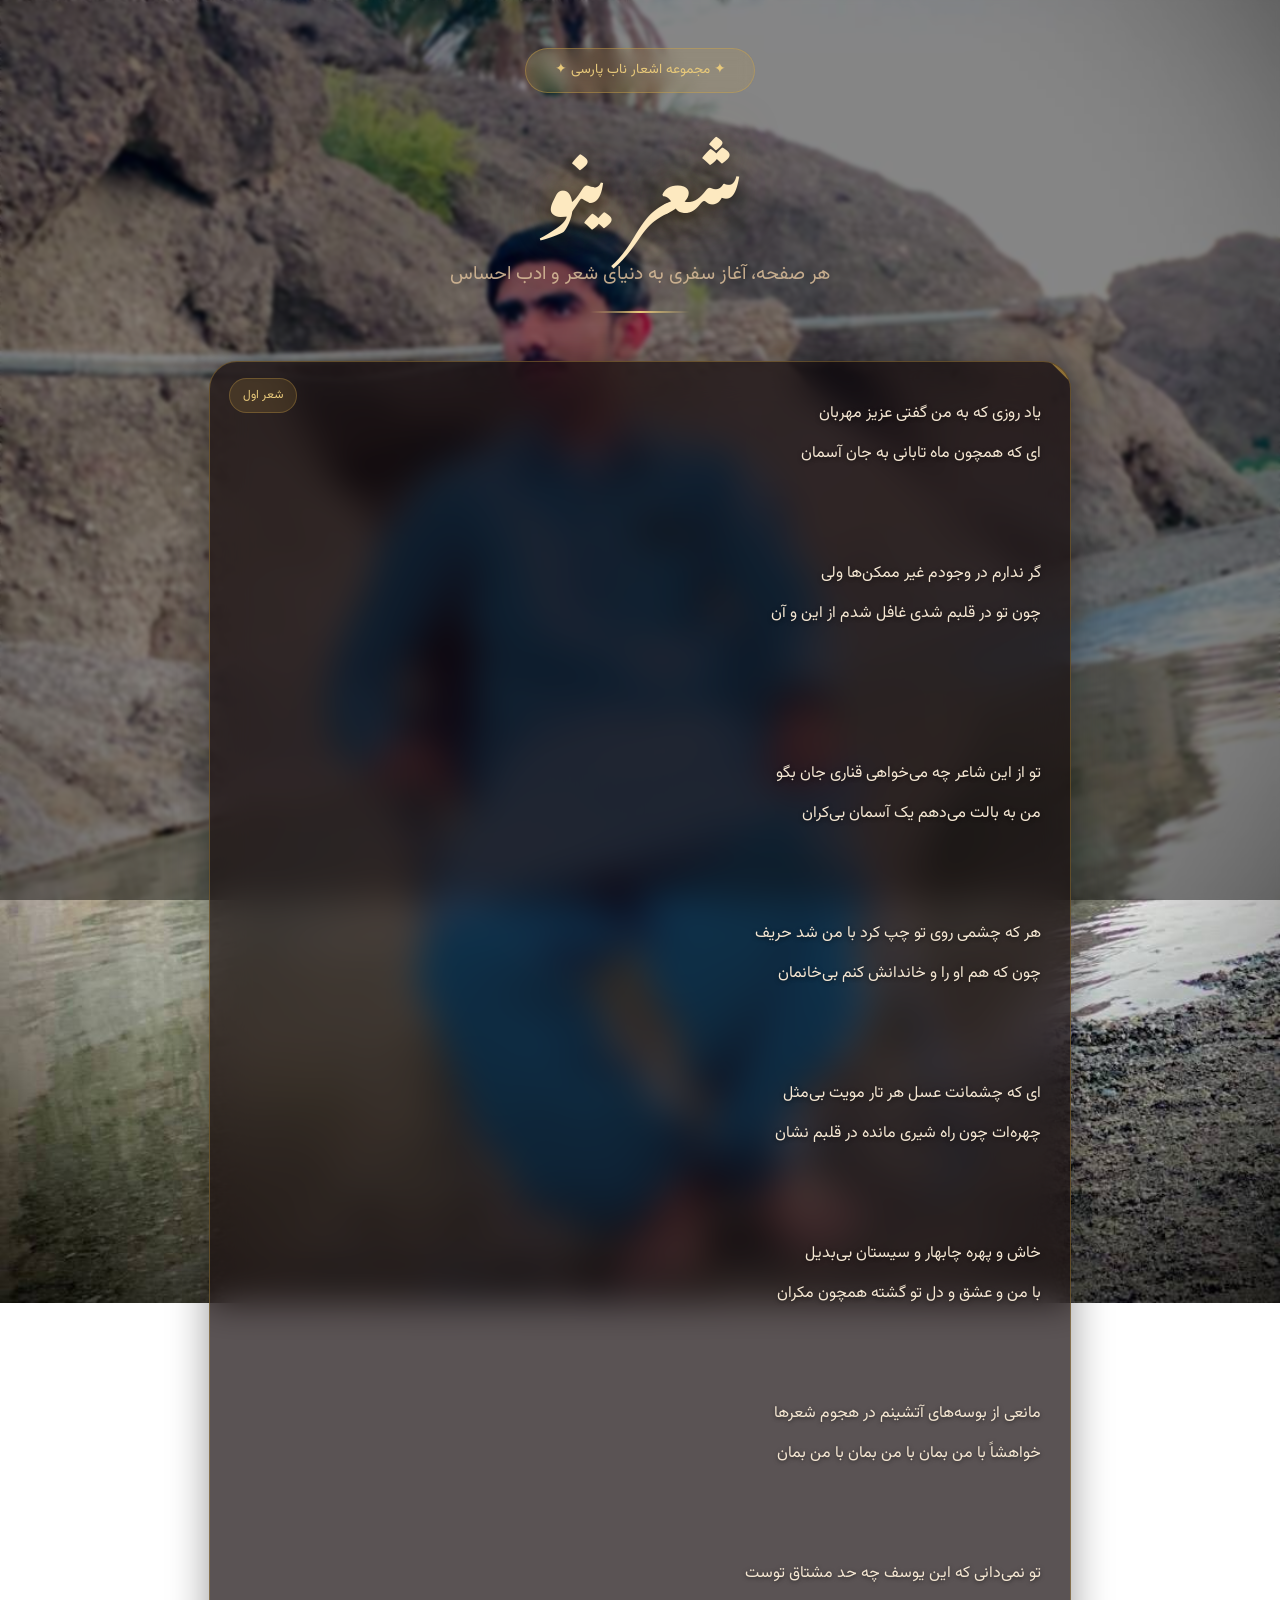
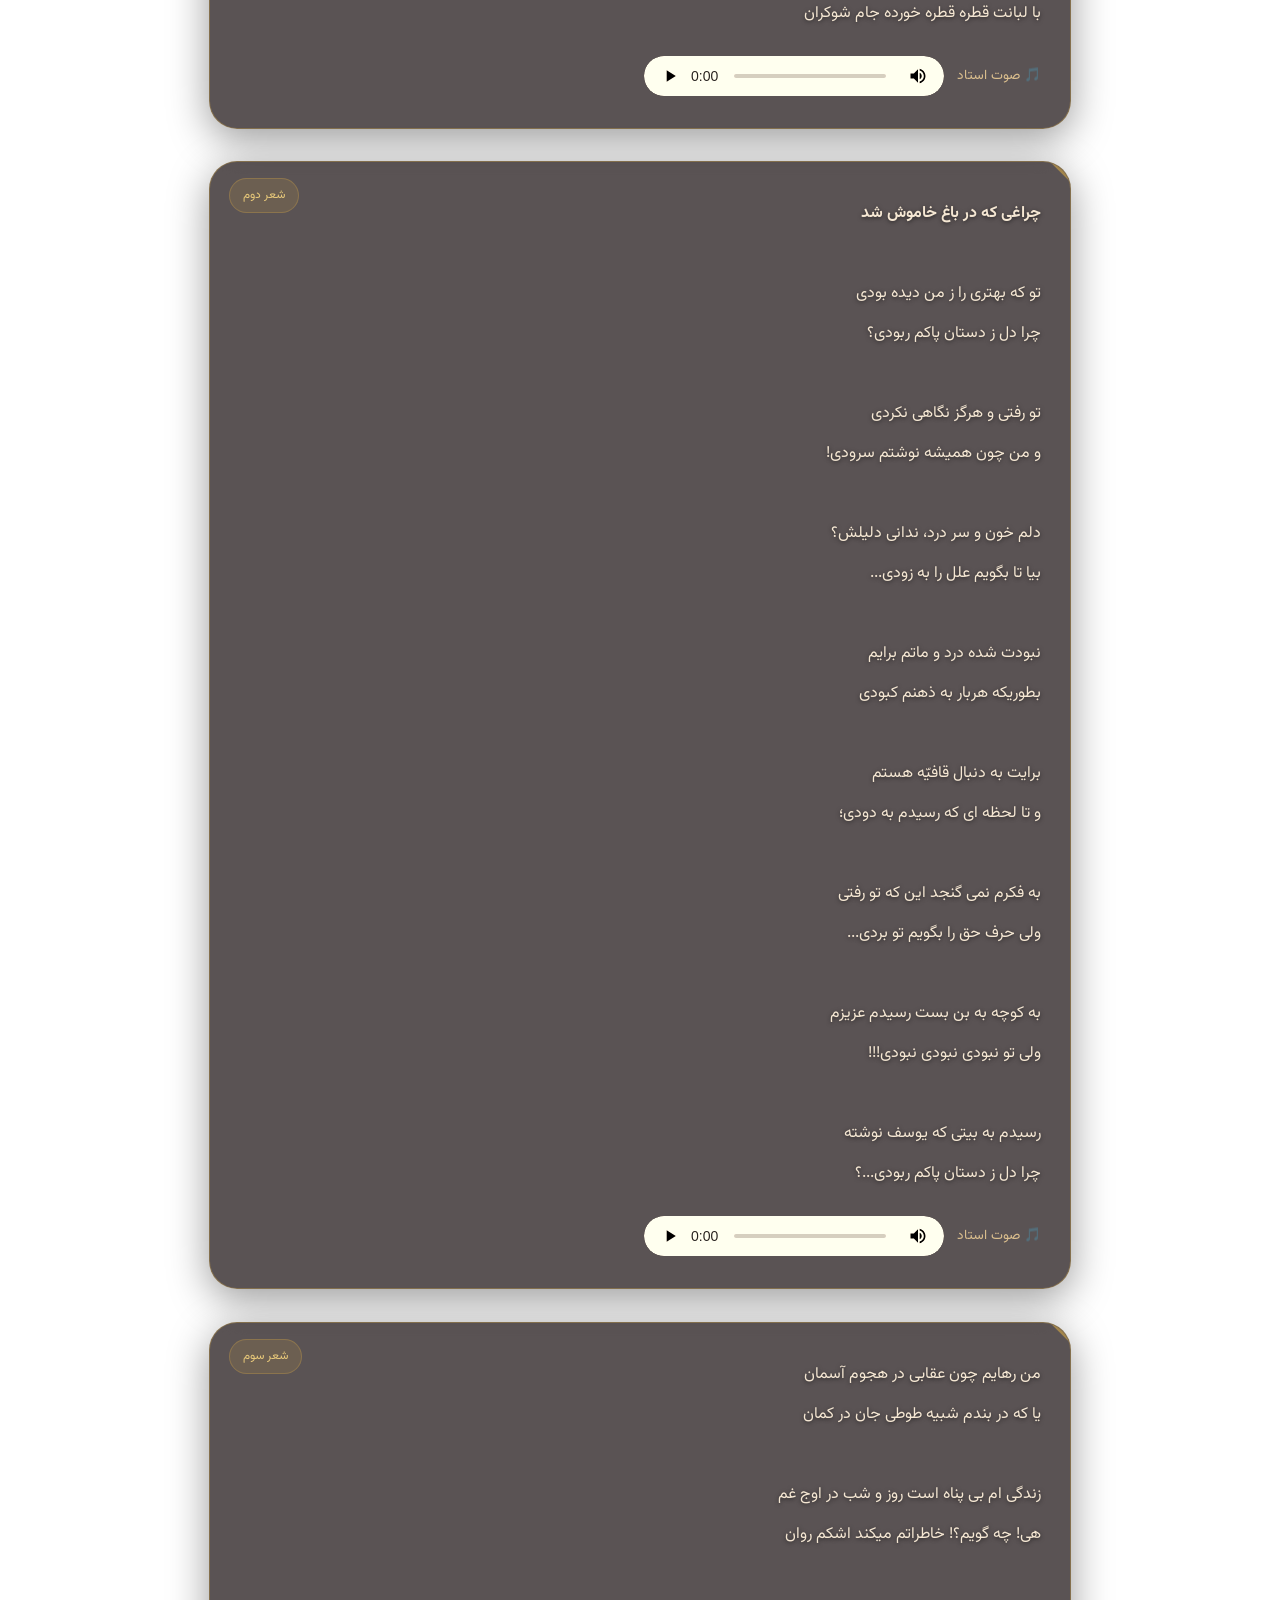
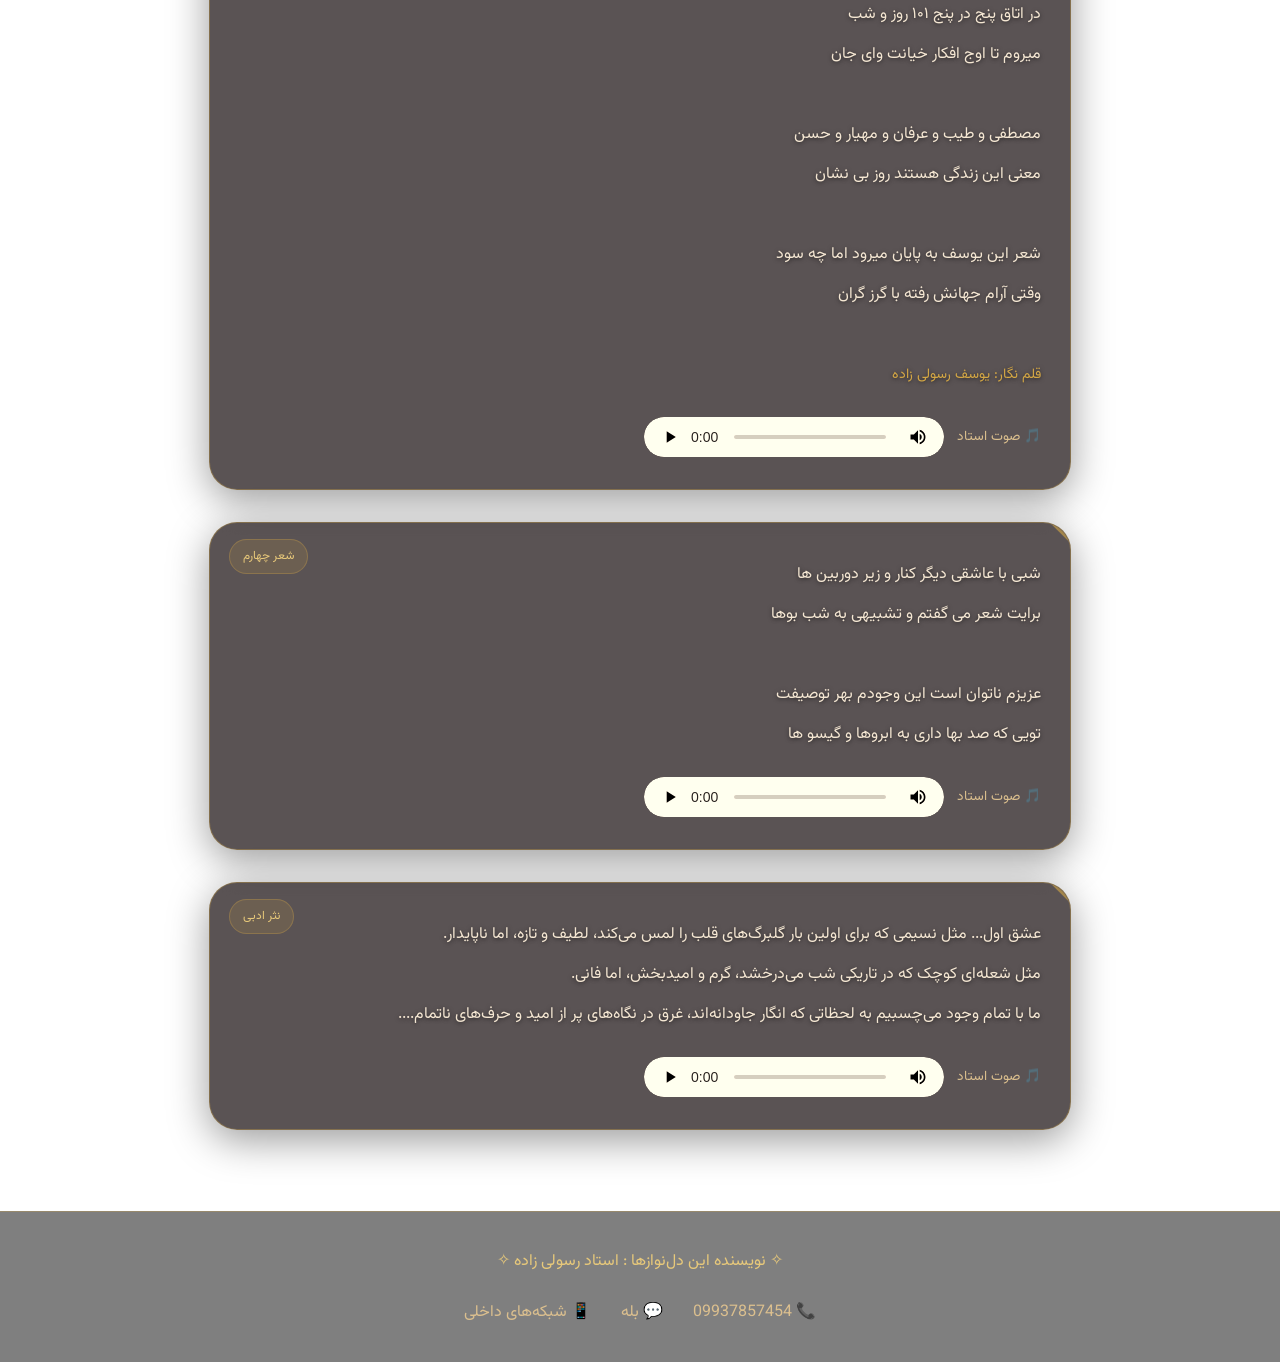
==== commit 5482abb0: "Update index.html" ====
--- a/index.html
+++ b/index.html
@@ -14,7 +14,7 @@
 
     <style>
         :root {
-            --bg-image: url('img/bg-image.jpg'); /* تصویر پیش‌فرض – می‌توانید مسیر را اینجا تغییر دهید */
+            --bg-image: url('img/bg-image.jpg'); /* تصویر پیش‌فرض */
             --gold: #d4a745;
             --gold-light: #e8c97a;
             --gold-dark: #b8861e;
@@ -53,7 +53,7 @@
             to { opacity: 1; }
         }
 
-        /* ============ OVERLAY FOR READABILITY ============ */
+        /* ============ OVERLAY ============ */
         .bg-overlay {
             position: fixed;
             top: 0;
@@ -67,7 +67,7 @@
             pointer-events: none;
         }
 
-        /* ============ FLOATING PARTICLES (subtle) ============ */
+        /* ============ FLOATING PARTICLES ============ */
         .particles-container {
             position: fixed;
             top: 0;
@@ -164,14 +164,17 @@
             transition: all var(--transition-smooth);
             position: relative;
             overflow: hidden;
-            animation: fadeInUp 0.7s ease-out both;
-        }
-
-        .poem-card:nth-child(1) { animation-delay: 0.1s; }
-        .poem-card:nth-child(2) { animation-delay: 0.2s; }
-        .poem-card:nth-child(3) { animation-delay: 0.3s; }
-        .poem-card:nth-child(4) { animation-delay: 0.4s; }
-        .poem-card:nth-child(5) { animation-delay: 0.5s; }
+
+            /* حالت اولیه برای انیمیشن اسکرول */
+            opacity: 0;
+            transform: translateY(40px);
+            will-change: opacity, transform;
+        }
+
+        /* کلاسی که با جاوااسکریپت اضافه می‌شود */
+        .poem-card.revealed {
+            animation: fadeInUp 0.7s ease-out forwards;
+        }
 
         @keyframes fadeInUp {
             from { opacity: 0; transform: translateY(40px); }
@@ -182,6 +185,11 @@
             transform: translateY(-5px);
             border-color: rgba(212, 167, 69, 0.7);
             box-shadow: 0 20px 50px rgba(0,0,0,0.5), 0 0 30px rgba(212, 167, 69, 0.2);
+        }
+
+        /* برای آنکه hover تداخل نکند، وقتی revealed هست hover کمی جابجا شود */
+        .poem-card.revealed:hover {
+            transform: translateY(-5px);
         }
 
         .card-accent {
@@ -244,90 +252,6 @@
             filter: sepia(30%);
         }
 
-        /* ============ CHANGE BACKGROUND BUTTON ============ */
-        .bg-changer-btn {
-            position: fixed;
-            bottom: 1.8rem;
-            right: 1.8rem;
-            z-index: 99;
-            width: 50px;
-            height: 50px;
-            border-radius: 50%;
-            background: rgba(212, 167, 69, 0.25);
-            backdrop-filter: blur(12px);
-            border: 2px solid rgba(212, 167, 69, 0.6);
-            color: #f0d78c;
-            font-size: 1.5rem;
-            display: flex;
-            align-items: center;
-            justify-content: center;
-            cursor: pointer;
-            transition: 0.3s;
-            box-shadow: 0 4px 20px rgba(0,0,0,0.4);
-        }
-        .bg-changer-btn:hover {
-            background: rgba(212, 167, 69, 0.45);
-            border-color: var(--gold-light);
-            transform: scale(1.08);
-        }
-
-        /* ============ MODAL / PANEL ============ */
-        .bg-panel {
-            position: fixed;
-            bottom: 6rem;
-            right: 1.8rem;
-            z-index: 100;
-            background: rgba(20, 10, 12, 0.9);
-            backdrop-filter: blur(25px);
-            -webkit-backdrop-filter: blur(25px);
-            border: 1px solid rgba(212, 167, 69, 0.4);
-            border-radius: 20px;
-            padding: 1.5rem;
-            width: 280px;
-            color: #f0e6d2;
-            box-shadow: 0 15px 40px rgba(0,0,0,0.7);
-            transform-origin: bottom right;
-            transition: 0.3s ease;
-            opacity: 0;
-            visibility: hidden;
-            transform: scale(0.9);
-        }
-        .bg-panel.active {
-            opacity: 1;
-            visibility: visible;
-            transform: scale(1);
-        }
-        .bg-panel label {
-            display: block;
-            margin: 0.8rem 0 0.3rem;
-            font-size: 0.8rem;
-            color: #d4a745;
-        }
-        .bg-panel input[type="file"],
-        .bg-panel input[type="url"] {
-            width: 100%;
-            padding: 0.5rem;
-            border-radius: 8px;
-            border: 1px solid rgba(212,167,69,0.5);
-            background: rgba(0,0,0,0.4);
-            color: #fff;
-            font-family: inherit;
-        }
-        .bg-panel .btn-apply {
-            margin-top: 1rem;
-            background: var(--gold);
-            border: none;
-            padding: 0.5rem 1rem;
-            border-radius: 30px;
-            font-weight: bold;
-            cursor: pointer;
-            transition: 0.2s;
-            width: 100%;
-        }
-        .btn-apply:hover {
-            background: var(--gold-light);
-        }
-
         /* Footer */
         .footer-section {
             text-align: center;
@@ -392,11 +316,11 @@
 ای که چشمانت عسل هر تار مویت بی‌مثل
 چهره‌ات چون راه شیری مانده در قلبم نشان
 <br>
+خاش و پهره چابهار و سیستان بی‌بدیل
+با من و عشق و دل تو گشته همچون مکران
+<br>
 مانعی از بوسه‌های آتشینم در هجوم شعرها
 خواهشاً با من بمان با من بمان با من بمان
-<br>
-خاش و پهره چابهار و سیستان بی‌بدیل
-با من و عشق و دل تو گشته همچون مکران
 <br>
 تو نمی‌دانی که این یوسف چه حد مشتاق توست
 با لبانت قطره قطره خورده جام شوکران</div>
@@ -489,17 +413,6 @@
         </div>
     </footer>
 
-    <!-- ============ CHANGE BACKGROUND BUTTON & PANEL ============ -->
-    <button class="bg-changer-btn" id="bgChangerBtn" title="تغییر تصویر پس‌زمینه">🖼️</button>
-    <div class="bg-panel" id="bgPanel">
-        <label>📁 انتخاب فایل از کامپیوتر</label>
-        <input type="file" id="bgFileInput" accept="image/*">
-        <label>🔗 یا وارد کردن آدرس تصویر</label>
-        <input type="url" id="bgUrlInput" placeholder="https://example.com/image.jpg">
-        <button class="btn-apply" id="applyBgBtn">اعمال تصویر</button>
-        <button class="btn-apply" style="background:#444; margin-top:0.4rem;" id="resetBgBtn">بازنشانی به پیش‌فرض</button>
-    </div>
-
     <!-- ============ SCRIPTS ============ -->
     <script>
         // ============ PARTICLES ============
@@ -519,50 +432,26 @@
             }
         })();
 
-        // ============ BACKGROUND CHANGER ============
-        const bgPanel = document.getElementById('bgPanel');
-        const bgChangerBtn = document.getElementById('bgChangerBtn');
-        const applyBtn = document.getElementById('applyBgBtn');
-        const resetBtn = document.getElementById('resetBgBtn');
-        const fileInput = document.getElementById('bgFileInput');
-        const urlInput = document.getElementById('bgUrlInput');
-
-        const DEFAULT_BG = "url('img/bg-image.jpg')";
-
-        // Toggle panel
-        bgChangerBtn.addEventListener('click', () => {
-            bgPanel.classList.toggle('active');
-        });
-
-        // Close panel when clicking outside (optional)
-        document.addEventListener('click', (e) => {
-            if (!bgPanel.contains(e.target) && e.target !== bgChangerBtn) {
-                bgPanel.classList.remove('active');
-            }
-        });
-
-        // Apply image from file or URL
-        applyBtn.addEventListener('click', () => {
-            if (fileInput.files && fileInput.files[0]) {
-                const reader = new FileReader();
-                reader.onload = function(e) {
-                    document.documentElement.style.setProperty('--bg-image', `url('${e.target.result}')`);
-                };
-                reader.readAsDataURL(fileInput.files[0]);
-            } else if (urlInput.value.trim() !== '') {
-                document.documentElement.style.setProperty('--bg-image', `url('${urlInput.value.trim()}')`);
-            } else {
-                alert('لطفاً یک فایل انتخاب کنید یا آدرس تصویر را وارد نمایید.');
-            }
-            bgPanel.classList.remove('active');
-        });
-
-        // Reset to default
-        resetBtn.addEventListener('click', () => {
-            document.documentElement.style.setProperty('--bg-image', DEFAULT_BG);
-            fileInput.value = '';
-            urlInput.value = '';
-            bgPanel.classList.remove('active');
+        // ============ SCROLL REVEAL (انیمیشن هنگام اسکرول) ============
+        document.addEventListener('DOMContentLoaded', function() {
+            const cards = document.querySelectorAll('.poem-card');
+
+            const observer = new IntersectionObserver((entries) => {
+                entries.forEach(entry => {
+                    if (entry.isIntersecting) {
+                        entry.target.classList.add('revealed');
+                        // برای اجرای یک‌باره انیمیشن، می‌توان observer را غیرفعال کرد
+                        observer.unobserve(entry.target);
+                    }
+                });
+            }, {
+                threshold: 0.15,
+                rootMargin: '0px 0px -30px 0px'
+            });
+
+            cards.forEach(card => {
+                observer.observe(card);
+            });
         });
 
         // Audio play sync
@@ -575,4 +464,4 @@
         });
     </script>
 </body>
-</html>
+                </html>
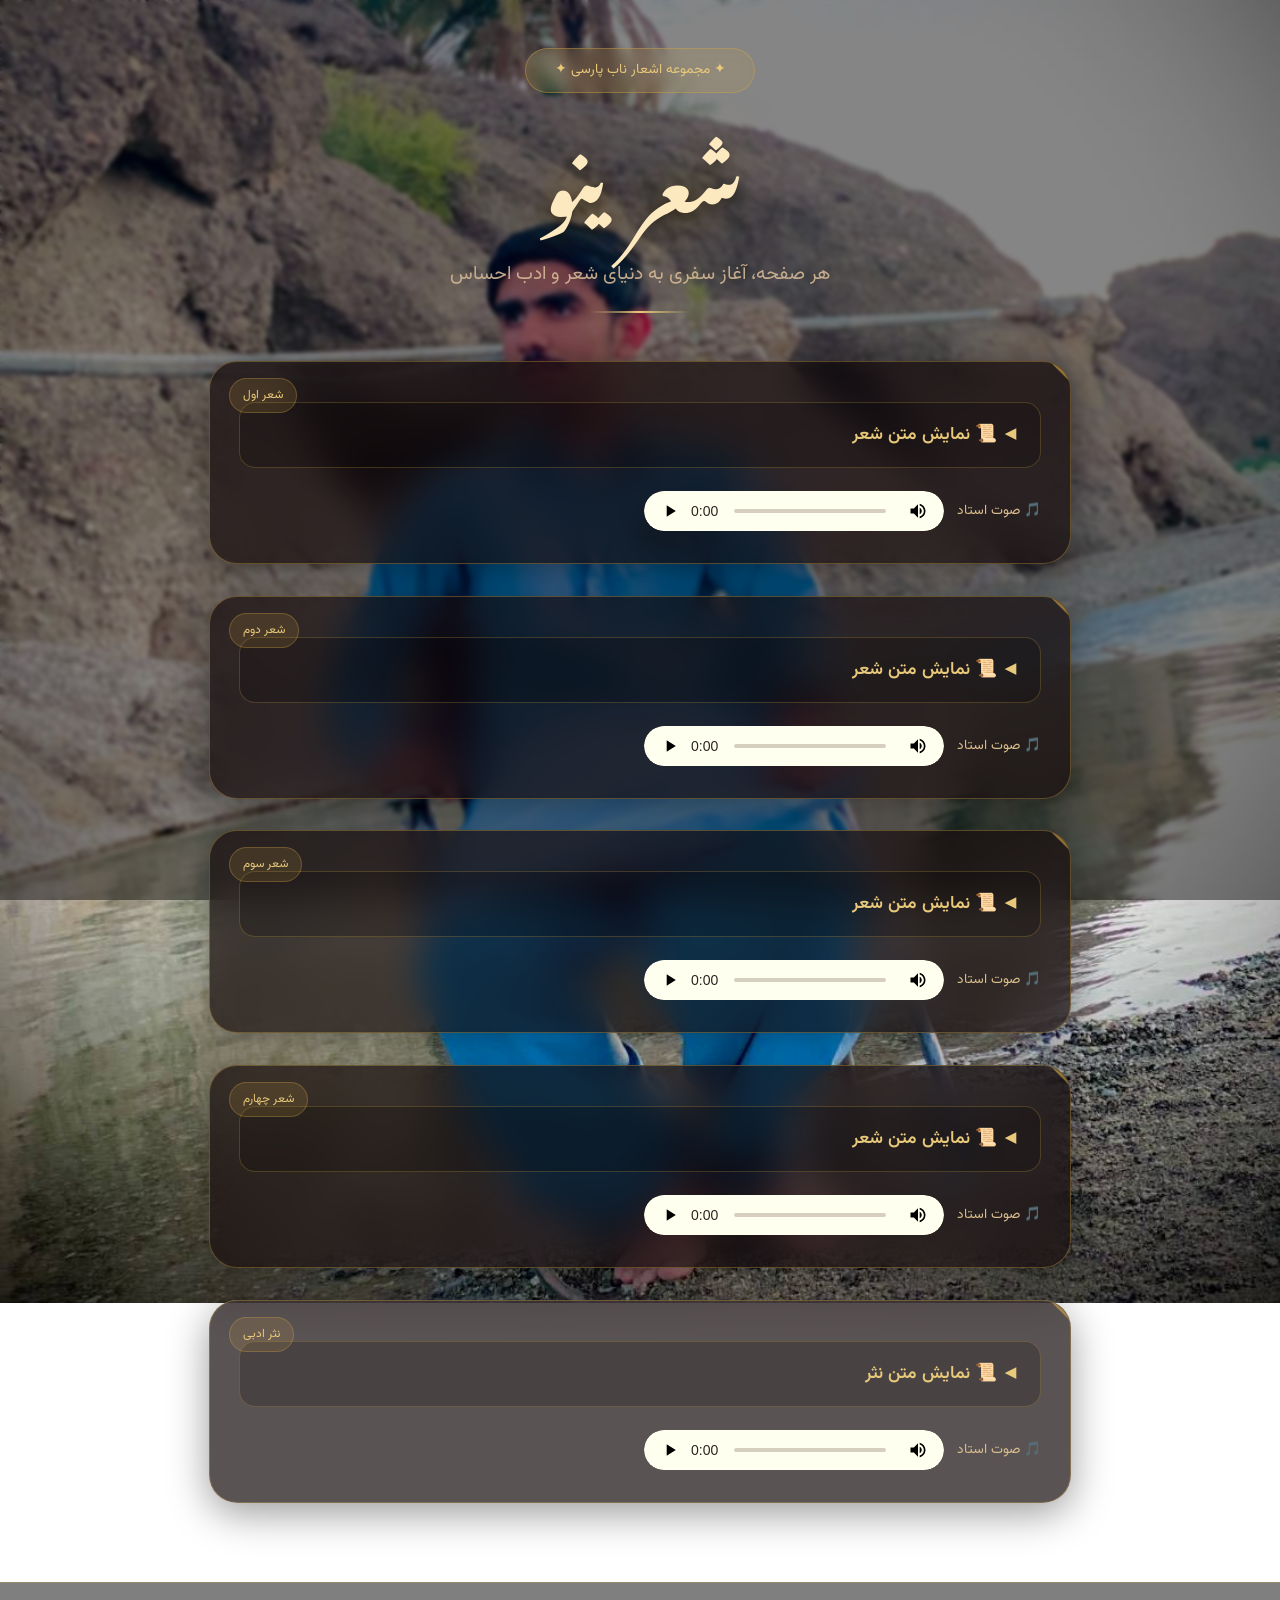
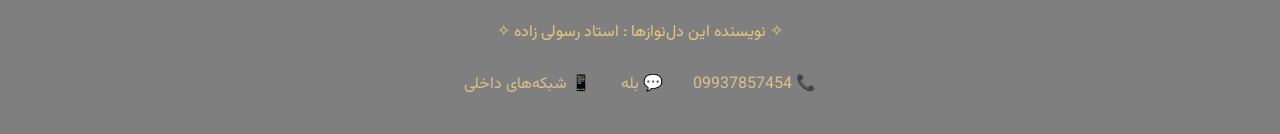
==== commit 2910a636: "Update index.html" ====
--- a/index.html
+++ b/index.html
@@ -165,20 +165,27 @@
             position: relative;
             overflow: hidden;
 
-            /* حالت اولیه برای انیمیشن اسکرول */
+            /* حالت اولیه برای انیمیشن اسکرول پیشرفته */
             opacity: 0;
-            transform: translateY(40px);
+            transform: translateY(40px) scale(0.96);
             will-change: opacity, transform;
         }
 
         /* کلاسی که با جاوااسکریپت اضافه می‌شود */
         .poem-card.revealed {
-            animation: fadeInUp 0.7s ease-out forwards;
-        }
-
-        @keyframes fadeInUp {
-            from { opacity: 0; transform: translateY(40px); }
-            to { opacity: 1; transform: translateY(0); }
+            animation: fadeInUpAdvanced 0.7s ease-out forwards;
+            animation-delay: calc(var(--i) * 0.12s);
+        }
+
+        @keyframes fadeInUpAdvanced {
+            0% { 
+                opacity: 0; 
+                transform: translateY(40px) scale(0.96); 
+            }
+            100% { 
+                opacity: 1; 
+                transform: translateY(0) scale(1); 
+            }
         }
 
         .poem-card:hover {
@@ -189,7 +196,7 @@
 
         /* برای آنکه hover تداخل نکند، وقتی revealed هست hover کمی جابجا شود */
         .poem-card.revealed:hover {
-            transform: translateY(-5px);
+            transform: translateY(-5px) scale(1);
         }
 
         .card-accent {
@@ -223,8 +230,55 @@
             border: 1px solid rgba(212,167,69,0.3);
         }
 
-        .poem-text {
-            font-size: 1rem;
+        /* ============ استایل بخش details / summary ============ */
+        .poem-text-wrapper {
+            margin-top: 0.5rem;
+        }
+
+        .poem-text-wrapper details {
+            background: rgba(0,0,0,0.2);
+            border-radius: 16px;
+            border: 1px solid rgba(212,167,69,0.25);
+            transition: all 0.3s ease;
+        }
+
+        .poem-text-wrapper details[open] {
+            background: rgba(0,0,0,0.35);
+            border-color: rgba(212,167,69,0.5);
+        }
+
+        .poem-text-wrapper summary {
+            list-style: none;
+            cursor: pointer;
+            padding: 0.8rem 1.5rem;
+            font-weight: 600;
+            font-size: 1.1rem;
+            color: var(--gold-light);
+            display: flex;
+            align-items: center;
+            gap: 0.5rem;
+            user-select: none;
+            position: relative;
+            outline: none;
+        }
+
+        .poem-text-wrapper summary::-webkit-details-marker {
+            display: none;
+        }
+
+        .poem-text-wrapper summary::before {
+            content: '◀';
+            font-size: 0.9rem;
+            transition: transform 0.3s ease;
+            display: inline-block;
+        }
+
+        .poem-text-wrapper details[open] summary::before {
+            transform: rotate(-90deg);
+        }
+
+        .poem-text-wrapper .poem-text {
+            padding: 0 1.5rem 1.2rem;
             line-height: 2.5;
             color: #f5e7d3;
             text-shadow: 0 1px 4px rgba(0,0,0,0.6);
@@ -301,7 +355,10 @@
             <article class="poem-card">
                 <div class="card-accent"></div>
                 <span class="poem-number">شعر اول</span>
-                <div class="poem-text">یاد روزی که به من گفتی عزیز مهربان
+                <div class="poem-text-wrapper">
+                    <details>
+                        <summary>📜 نمایش متن شعر</summary>
+                        <div class="poem-text">یاد روزی که به من گفتی عزیز مهربان
 ای که همچون ماه تابانی به جان آسمان
 <br>
 گر ندارم در وجودم غیر ممکن‌ها ولی
@@ -324,6 +381,8 @@
 <br>
 تو نمی‌دانی که این یوسف چه حد مشتاق توست
 با لبانت قطره قطره خورده جام شوکران</div>
+                    </details>
+                </div>
                 <div class="audio-section">
                     <span class="audio-label">🎵 صوت استاد</span>
                     <audio src="audio/text1.mp3" controls></audio>
@@ -333,23 +392,28 @@
             <article class="poem-card">
                 <div class="card-accent"></div>
                 <span class="poem-number">شعر دوم</span>
-                <div class="poem-text"><strong>چراغی که در باغ خاموش شد</strong><br>
-                تو که بهتری را ز من دیده بودی
-                چرا دل ز دستان پاکم ربودی؟
-                <br>تو رفتی و هرگز نگاهی نکردی
-                و من چون همیشه نوشتم سرودی!
-                <br>دلم خون و سر درد، ندانی دلیلش؟
-                بیا تا بگویم علل را به زودی...
-                <br>نبودت شده درد و ماتم برایم
-                بطوریکه هربار به ذهنم کبودی
-                <br>برایت به دنبال قافیّه هستم
-                و تا لحظه ای که رسیدم به دودی؛
-                <br>به فکرم نمی گنجد این که تو رفتی
-                ولی حرف حق را بگویم تو بردی...
-                <br>به کوچه به بن بست رسیدم عزیزم
-                ولی تو نبودی نبودی نبودی!!!
-                <br>رسیدم به بیتی که یوسف نوشته
-                چرا دل ز دستان پاکم ربودی...؟</div>
+                <div class="poem-text-wrapper">
+                    <details>
+                        <summary>📜 نمایش متن شعر</summary>
+                        <div class="poem-text"><strong>چراغی که در باغ خاموش شد</strong><br>
+                        تو که بهتری را ز من دیده بودی
+                        چرا دل ز دستان پاکم ربودی؟
+                        <br>تو رفتی و هرگز نگاهی نکردی
+                        و من چون همیشه نوشتم سرودی!
+                        <br>دلم خون و سر درد، ندانی دلیلش؟
+                        بیا تا بگویم علل را به زودی...
+                        <br>نبودت شده درد و ماتم برایم
+                        بطوریکه هربار به ذهنم کبودی
+                        <br>برایت به دنبال قافیّه هستم
+                        و تا لحظه ای که رسیدم به دودی؛
+                        <br>به فکرم نمی گنجد این که تو رفتی
+                        ولی حرف حق را بگویم تو بردی...
+                        <br>به کوچه به بن بست رسیدم عزیزم
+                        ولی تو نبودی نبودی نبودی!!!
+                        <br>رسیدم به بیتی که یوسف نوشته
+                        چرا دل ز دستان پاکم ربودی...؟</div>
+                    </details>
+                </div>
                 <div class="audio-section">
                     <span class="audio-label">🎵 صوت استاد</span>
                     <audio src="audio/text2.mp3" controls></audio>
@@ -359,17 +423,22 @@
             <article class="poem-card">
                 <div class="card-accent"></div>
                 <span class="poem-number">شعر سوم</span>
-                <div class="poem-text">من رهایم چون عقابی در هجوم آسمان
-                یا که در بندم شبیه طوطی جان در کمان
-                <br>زندگی ام بی پناه است روز و شب در اوج غم
-                هی! چه گویم؟! خاطراتم میکند اشکم روان
-                <br>در اتاق پنج در پنج ۱۰۱ روز و شب
-                میروم تا اوج افکار خیانت وای جان
-                <br>مصطفی و طیب و عرفان و مهیار و حسن
-                معنی این زندگی هستند روز بی نشان
-                <br>شعر این یوسف به پایان میرود اما چه سود
-                وقتی آرام جهانش رفته با گرز گران
-                <br><small style="color:#d4a745;">قلم نگار: یوسف رسولی زاده</small></div>
+                <div class="poem-text-wrapper">
+                    <details>
+                        <summary>📜 نمایش متن شعر</summary>
+                        <div class="poem-text">من رهایم چون عقابی در هجوم آسمان
+                        یا که در بندم شبیه طوطی جان در کمان
+                        <br>زندگی ام بی پناه است روز و شب در اوج غم
+                        هی! چه گویم؟! خاطراتم میکند اشکم روان
+                        <br>در اتاق پنج در پنج ۱۰۱ روز و شب
+                        میروم تا اوج افکار خیانت وای جان
+                        <br>مصطفی و طیب و عرفان و مهیار و حسن
+                        معنی این زندگی هستند روز بی نشان
+                        <br>شعر این یوسف به پایان میرود اما چه سود
+                        وقتی آرام جهانش رفته با گرز گران
+                        <br><small style="color:#d4a745;">قلم نگار: یوسف رسولی زاده</small></div>
+                    </details>
+                </div>
                 <div class="audio-section">
                     <span class="audio-label">🎵 صوت استاد</span>
                     <audio src="audio/text3.mp3" controls></audio>
@@ -379,10 +448,15 @@
             <article class="poem-card">
                 <div class="card-accent"></div>
                 <span class="poem-number">شعر چهارم</span>
-                <div class="poem-text">شبی با عاشقی دیگر کنار و زیر دوربین ها
-                برایت شعر می گفتم و تشبیهی به شب بوها
-                <br>عزیزم ناتوان است این وجودم بهر توصیفت
-                تویی که صد بها داری به ابروها و گیسو ها</div>
+                <div class="poem-text-wrapper">
+                    <details>
+                        <summary>📜 نمایش متن شعر</summary>
+                        <div class="poem-text">شبی با عاشقی دیگر کنار و زیر دوربین ها
+                        برایت شعر می گفتم و تشبیهی به شب بوها
+                        <br>عزیزم ناتوان است این وجودم بهر توصیفت
+                        تویی که صد بها داری به ابروها و گیسو ها</div>
+                    </details>
+                </div>
                 <div class="audio-section">
                     <span class="audio-label">🎵 صوت استاد</span>
                     <audio src="audio/text4.mp3" controls></audio>
@@ -392,9 +466,14 @@
             <article class="poem-card">
                 <div class="card-accent"></div>
                 <span class="poem-number">نثر ادبی</span>
-                <div class="poem-text">عشق اول... مثل نسیمی که برای اولین بار گلبرگ‌های قلب را لمس می‌کند، لطیف و تازه، اما ناپایدار.
-                مثل شعله‌ای کوچک که در تاریکی شب می‌درخشد، گرم و امیدبخش، اما فانی.
-                ما با تمام وجود می‌چسبیم به لحظاتی که انگار جاودانه‌اند، غرق در نگاه‌های پر از امید و حرف‌های ناتمام....</div>
+                <div class="poem-text-wrapper">
+                    <details>
+                        <summary>📜 نمایش متن نثر</summary>
+                        <div class="poem-text">عشق اول... مثل نسیمی که برای اولین بار گلبرگ‌های قلب را لمس می‌کند، لطیف و تازه، اما ناپایدار.
+                        مثل شعله‌ای کوچک که در تاریکی شب می‌درخشد، گرم و امیدبخش، اما فانی.
+                        ما با تمام وجود می‌چسبیم به لحظاتی که انگار جاودانه‌اند، غرق در نگاه‌های پر از امید و حرف‌های ناتمام....</div>
+                    </details>
+                </div>
                 <div class="audio-section">
                     <span class="audio-label">🎵 صوت استاد</span>
                     <audio src="audio/text5.mp3" controls></audio>
@@ -432,21 +511,25 @@
             }
         })();
 
-        // ============ SCROLL REVEAL (انیمیشن هنگام اسکرول) ============
+        // ============ SCROLL REVEAL (پیشرفته با تأخیر متوالی) ============
         document.addEventListener('DOMContentLoaded', function() {
             const cards = document.querySelectorAll('.poem-card');
+            
+            // اختصاص ایندکس برای استگرد
+            cards.forEach((card, index) => {
+                card.style.setProperty('--i', index);
+            });
 
             const observer = new IntersectionObserver((entries) => {
                 entries.forEach(entry => {
                     if (entry.isIntersecting) {
                         entry.target.classList.add('revealed');
-                        // برای اجرای یک‌باره انیمیشن، می‌توان observer را غیرفعال کرد
-                        observer.unobserve(entry.target);
+                        observer.unobserve(entry.target); // فقط یک‌بار اجرا شود
                     }
                 });
             }, {
-                threshold: 0.15,
-                rootMargin: '0px 0px -30px 0px'
+                threshold: 0.2,
+                rootMargin: '0px 0px -20px 0px'
             });
 
             cards.forEach(card => {
@@ -464,4 +547,4 @@
         });
     </script>
 </body>
-                </html>
+</html>
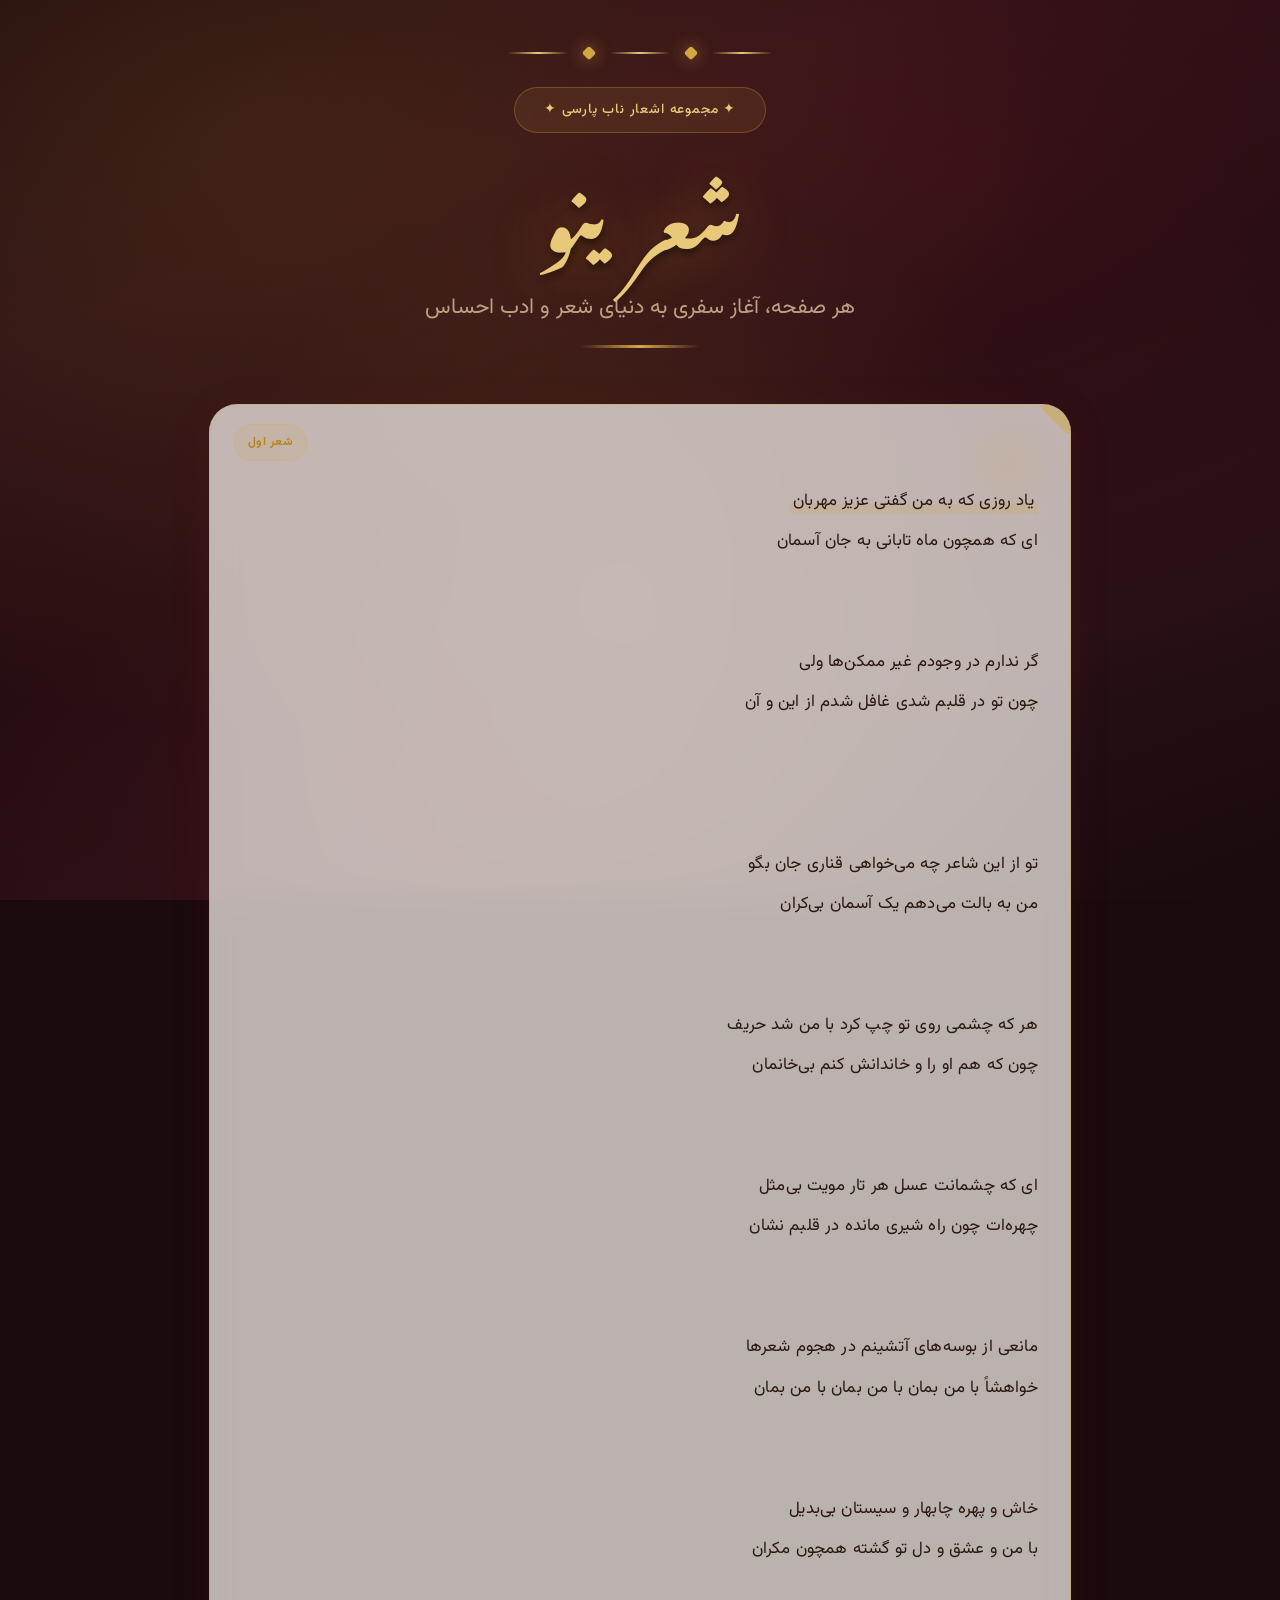
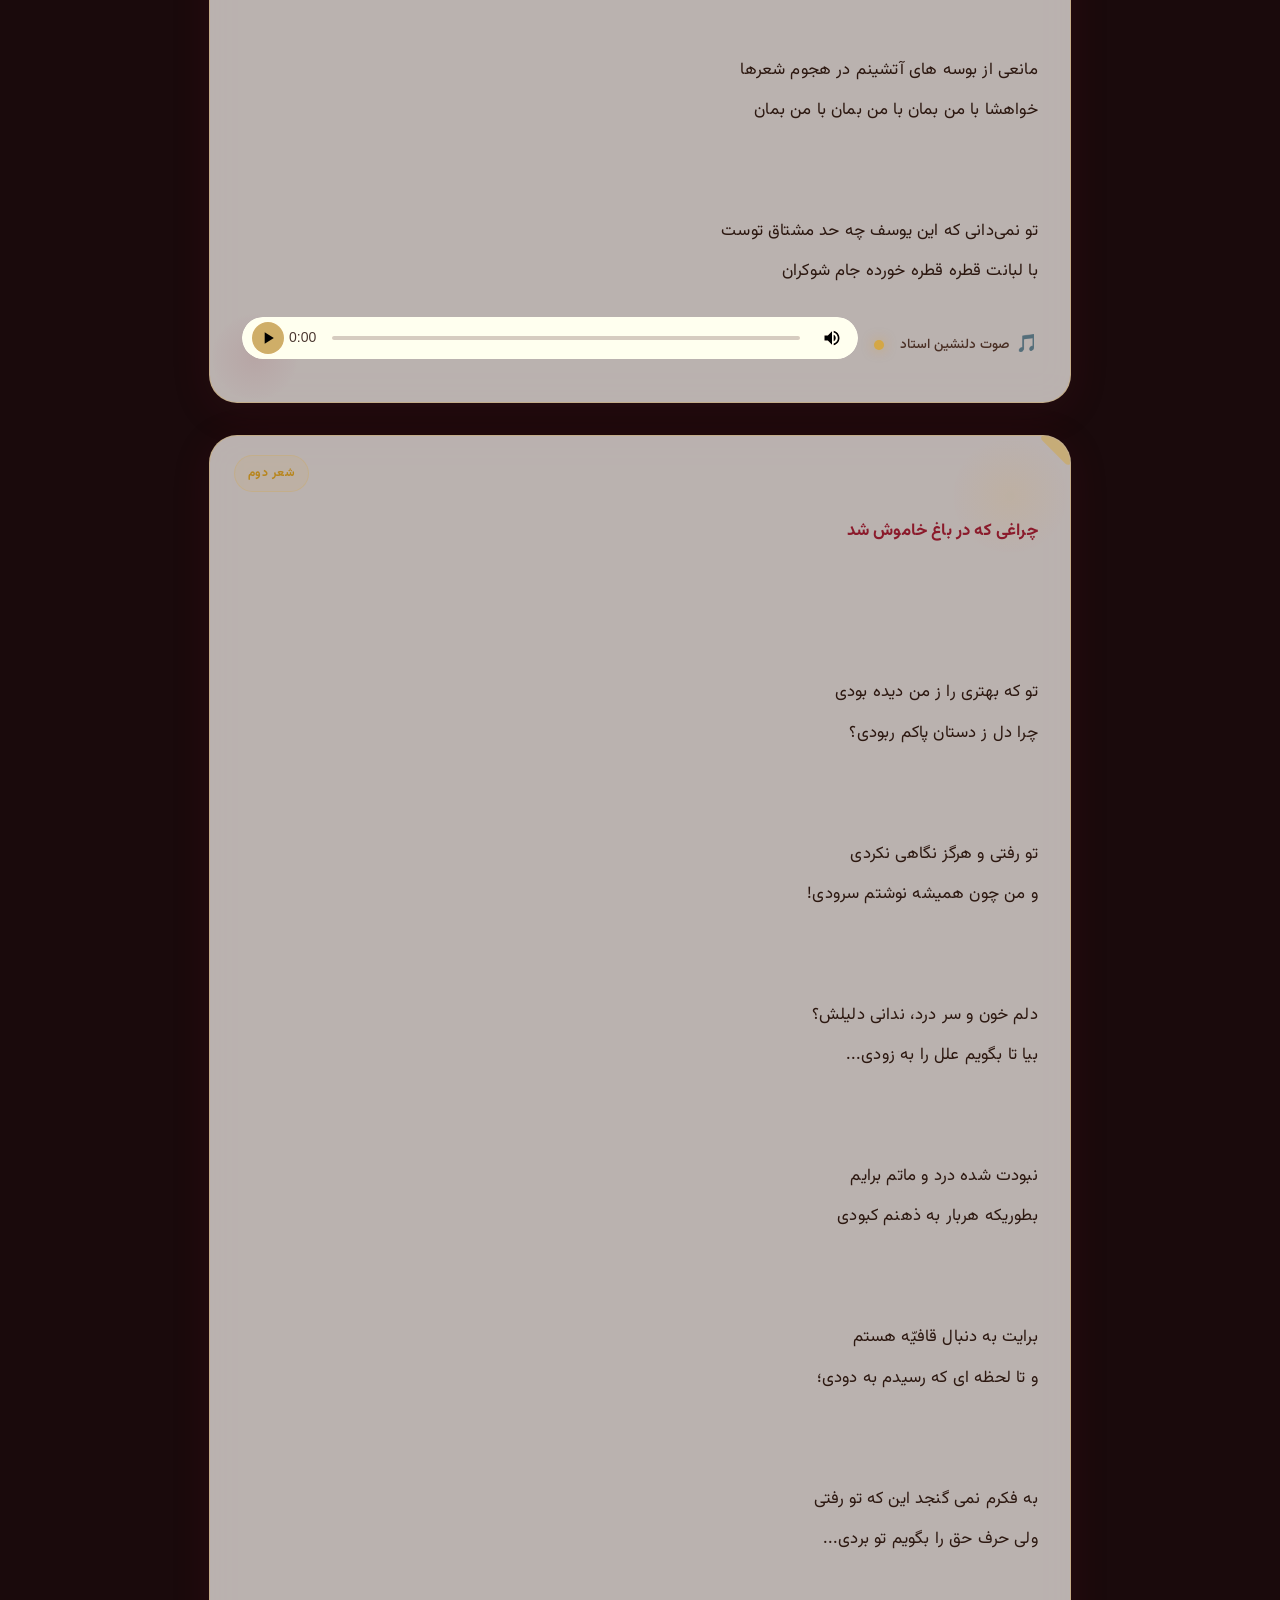
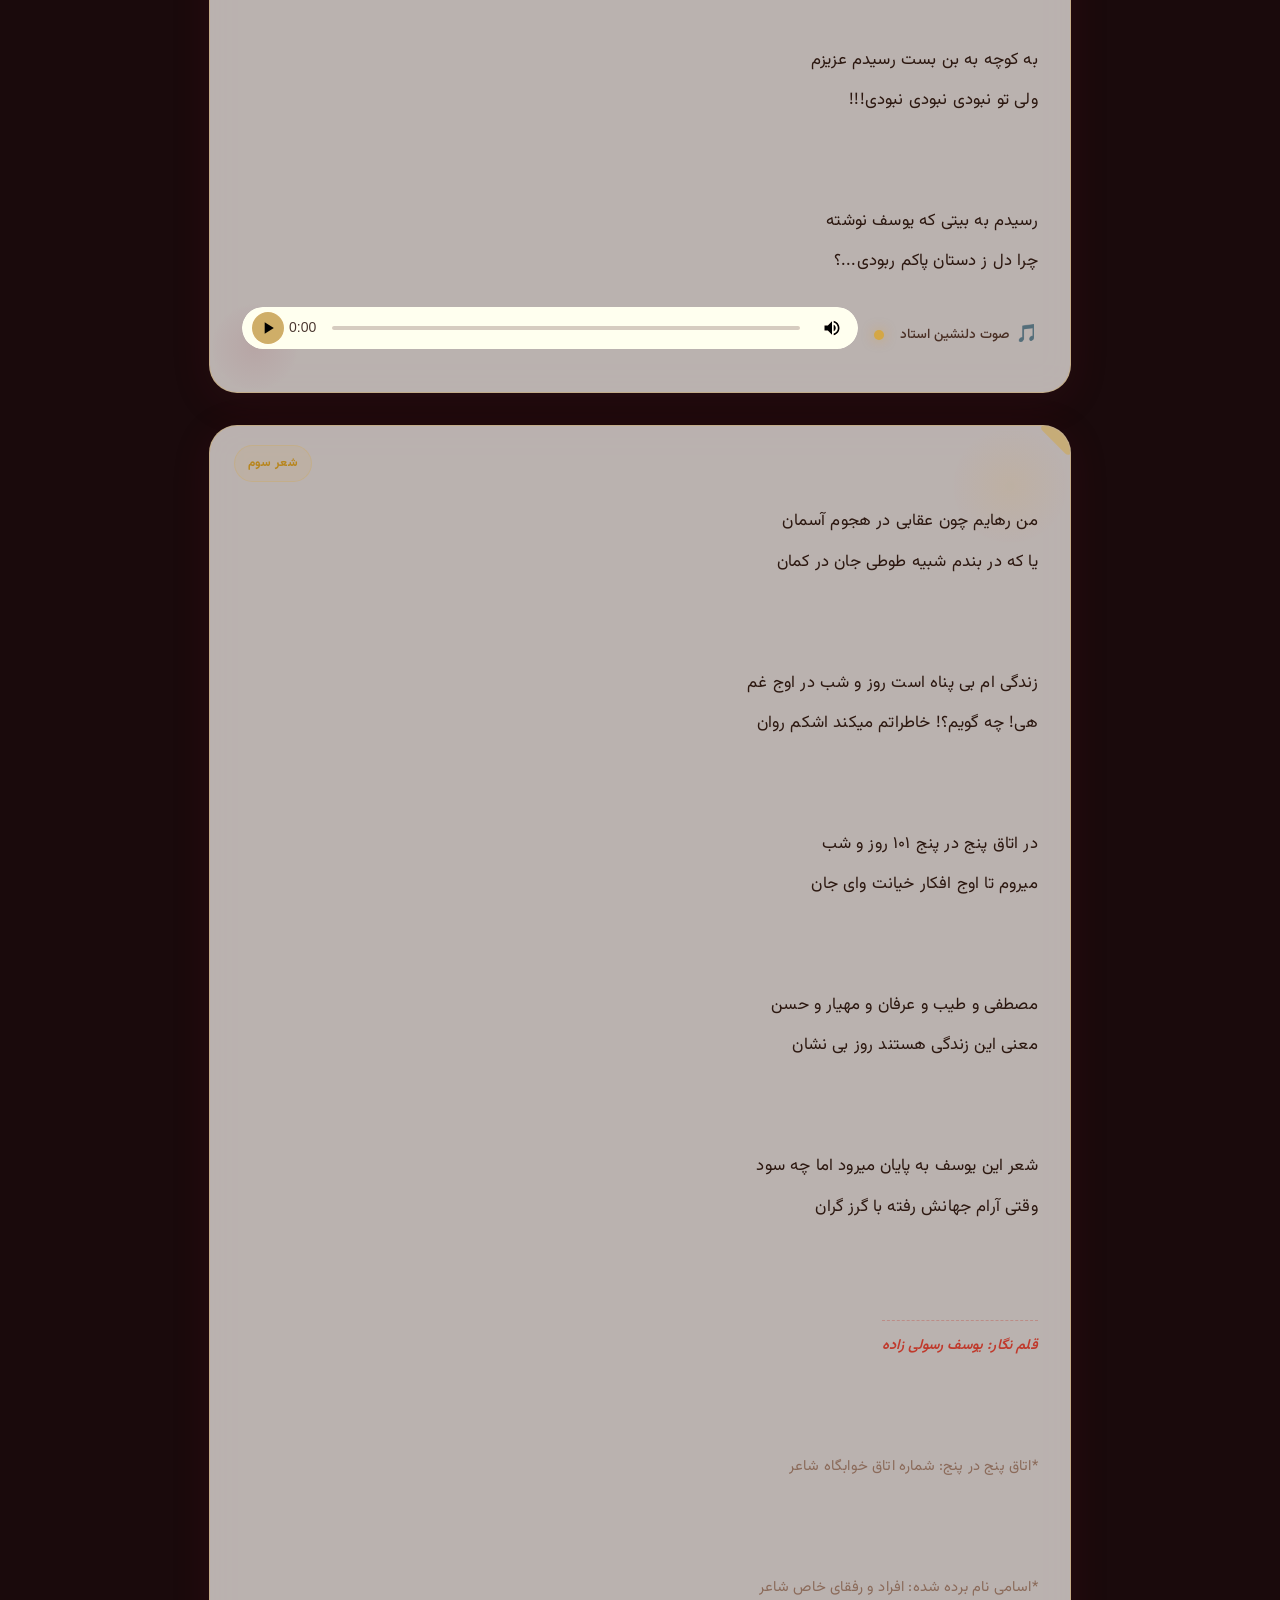
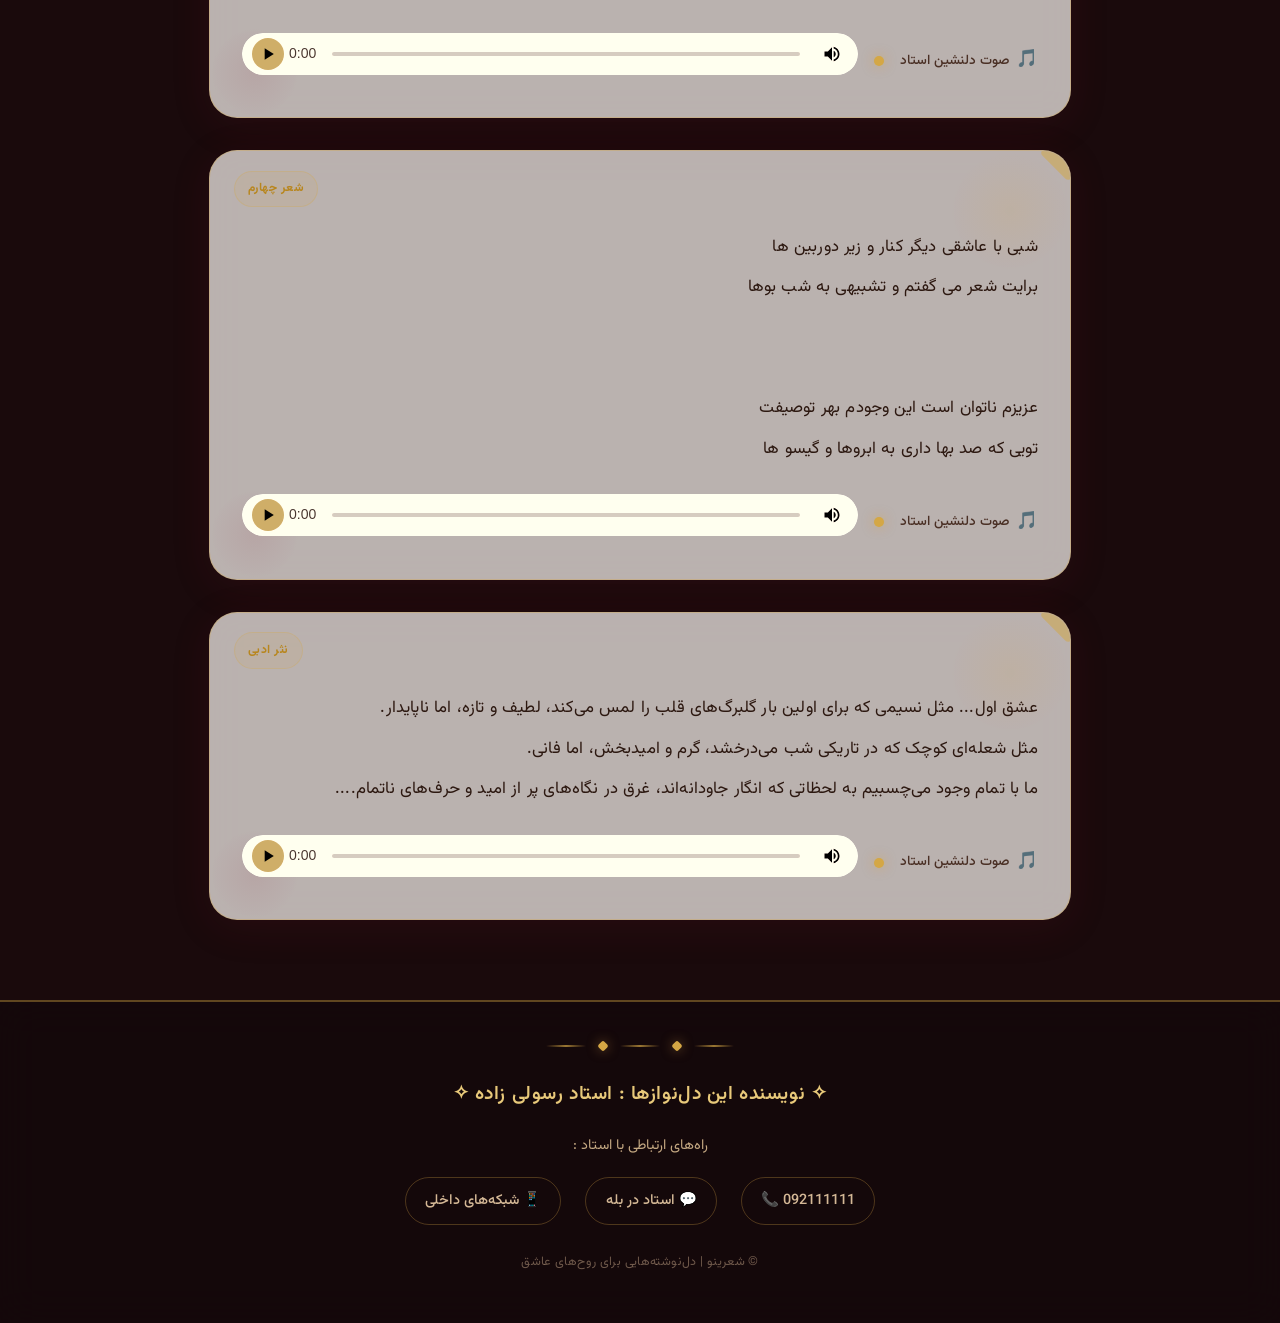
==== commit 29576c94: "Rename index2.html to index.html" ====
--- a/index.html
+++ b/index.html
@@ -14,16 +14,35 @@
 
     <style>
         :root {
-            --bg-image: url('img/bg-image.jpg'); /* تصویر پیش‌فرض */
             --gold: #d4a745;
             --gold-light: #e8c97a;
             --gold-dark: #b8861e;
+            --warm-cream: #fdf7ee;
             --deep-red: #8b1a2b;
-            --dark-overlay: rgba(0, 0, 0, 0.45);
-            --glass-bg: rgba(20, 10, 12, 0.7);
+            --deep-red-dark: #5e0f1b;
+            --red-rose: #c0392b;
+            --dark-bg: #1a0a0c;
+            --card-bg: rgba(255, 248, 240, 0.85);
+            --card-bg-alt: rgba(255, 245, 235, 0.9);
+            --text-dark: #2c1810;
+            --text-medium: #4a3025;
+            --text-light: #6b4d3a;
+            --shadow-soft: 0 4px 20px rgba(139, 26, 43, 0.08);
+            --shadow-medium: 0 8px 40px rgba(139, 26, 43, 0.12);
+            --shadow-strong: 0 16px 60px rgba(139, 26, 43, 0.18);
+            --shadow-gold: 0 8px 35px rgba(212, 167, 69, 0.25);
+            --border-subtle: rgba(212, 167, 69, 0.3);
+            --border-strong: rgba(212, 167, 69, 0.6);
+            --glass-bg: rgba(255, 250, 245, 0.7);
             --glass-border: rgba(212, 167, 69, 0.35);
+            --glass-blur: blur(18px);
             --transition-smooth: 0.4s cubic-bezier(0.25, 0.8, 0.25, 1.2);
+            --transition-bounce: 0.5s cubic-bezier(0.175, 0.885, 0.32, 1.275);
+            --transition-ease: 0.35s ease;
+            --radius-sm: 12px;
+            --radius-md: 20px;
             --radius-lg: 28px;
+            --radius-xl: 36px;
         }
 
         * {
@@ -32,49 +51,47 @@
             box-sizing: border-box;
         }
 
+        html {
+            scroll-behavior: smooth;
+            font-size: 16px;
+        }
+
         body {
             font-family: 'Vazirmatn', 'Tahoma', sans-serif;
             direction: rtl;
-            color: #f0e6d2;
-            line-height: 2.2;
+            background: var(--dark-bg);
+            color: var(--text-dark);
+            line-height: 2.1;
+            overflow-x: hidden;
+            position: relative;
             min-height: 100vh;
-            position: relative;
-            background-image: var(--bg-image);
-            background-size: cover;
-            background-position: center;
-            background-attachment: fixed;
-            background-repeat: no-repeat;
-            overflow-x: hidden;
-            animation: pageReveal 0.8s ease-out;
-        }
-
-        @keyframes pageReveal {
-            from { opacity: 0; }
-            to { opacity: 1; }
-        }
-
-        /* ============ OVERLAY ============ */
+        }
+
+        /* ============ ANIMATED BACKGROUND ============ */
         .bg-overlay {
             position: fixed;
             top: 0;
             left: 0;
             width: 100%;
             height: 100%;
-            background: var(--dark-overlay);
-            backdrop-filter: blur(2px);
-            -webkit-backdrop-filter: blur(2px);
-            z-index: -1;
-            pointer-events: none;
-        }
-
-        /* ============ FLOATING PARTICLES ============ */
+            z-index: -2;
+            background:
+                radial-gradient(ellipse at 20% 15%, rgba(180, 120, 40, 0.18) 0%, transparent 55%),
+                radial-gradient(ellipse at 75% 20%, rgba(139, 26, 43, 0.2) 0%, transparent 55%),
+                radial-gradient(ellipse at 50% 70%, rgba(200, 150, 60, 0.12) 0%, transparent 50%),
+                radial-gradient(ellipse at 30% 85%, rgba(160, 30, 40, 0.15) 0%, transparent 50%),
+                linear-gradient(160deg, #1c0a0e 0%, #2a1015 25%, #1e0c10 50%, #251015 75%, #1a0a0d 100%);
+            background-size: 100% 100%;
+        }
+
+        /* Floating particles */
         .particles-container {
             position: fixed;
             top: 0;
             left: 0;
             width: 100%;
             height: 100%;
-            z-index: 0;
+            z-index: -1;
             pointer-events: none;
             overflow: hidden;
         }
@@ -88,63 +105,150 @@
         }
 
         @keyframes floatUp {
-            0% { transform: translateY(105vh) scale(0); opacity: 0; }
-            5% { opacity: 0.6; }
-            50% { opacity: 0.3; }
-            100% { transform: translateY(-10vh) scale(1.8); opacity: 0; }
-        }
-
-        /* ============ HEADER ============ */
+            0% {
+                transform: translateY(105vh) scale(0) rotate(0deg);
+                opacity: 0;
+            }
+            5% {
+                opacity: 0.7;
+            }
+            30% {
+                opacity: 0.5;
+            }
+            70% {
+                opacity: 0.2;
+            }
+            100% {
+                transform: translateY(-10vh) scale(1.8) rotate(360deg);
+                opacity: 0;
+            }
+        }
+
+        @keyframes floatUpSlow {
+            0% {
+                transform: translateY(105vh) translateX(0) scale(0.3);
+                opacity: 0;
+            }
+            10% {
+                opacity: 0.6;
+            }
+            40% {
+                opacity: 0.35;
+            }
+            100% {
+                transform: translateY(-10vh) translateX(60px) scale(2.5);
+                opacity: 0;
+            }
+        }
+
+        @keyframes shimmer {
+            0%,
+            100% {
+                opacity: 0.3;
+            }
+            50% {
+                opacity: 0.7;
+            }
+        }
+
+        /* ============ HEADER / HERO ============ */
         .hero-section {
+            position: relative;
+            padding: 3rem 1.5rem 2rem;
             text-align: center;
-            padding: 3rem 1.5rem 2rem;
-            position: relative;
-            z-index: 2;
+            z-index: 1;
+        }
+
+        .hero-ornament-top {
+            display: flex;
+            align-items: center;
+            justify-content: center;
+            gap: 1rem;
+            margin-bottom: 1.8rem;
+        }
+
+        .ornament-line {
+            width: 60px;
+            height: 2px;
+            background: linear-gradient(90deg, transparent, var(--gold-light), transparent);
+            border-radius: 2px;
+        }
+
+        .ornament-diamond {
+            width: 10px;
+            height: 10px;
+            background: var(--gold);
+            transform: rotate(45deg);
+            border-radius: 2px;
+            box-shadow: 0 0 16px rgba(212, 167, 69, 0.7);
+            animation: shimmer 2.5s ease-in-out infinite;
         }
 
         .hero-badge {
             display: inline-block;
-            background: rgba(212, 167, 69, 0.15);
-            border: 1px solid rgba(212, 167, 69, 0.4);
+            background: rgba(212, 167, 69, 0.1);
+            border: 1px solid var(--border-subtle);
             color: var(--gold-light);
-            padding: 0.4rem 1.8rem;
+            padding: 0.5rem 1.8rem;
             border-radius: 50px;
             font-size: 0.85rem;
-            backdrop-filter: blur(8px);
+            letter-spacing: 0.06em;
+            font-weight: 500;
+            backdrop-filter: blur(6px);
             margin-bottom: 1.5rem;
+            animation: fadeInDown 0.8s ease-out;
+        }
+
+        @keyframes fadeInDown {
+            from {
+                opacity: 0;
+                transform: translateY(-30px);
+            }
+            to {
+                opacity: 1;
+                transform: translateY(0);
+            }
         }
 
         .hero-title {
             font-family: 'Noto Nastaliq Urdu', 'Vazirmatn', serif;
-            font-size: clamp(2.8rem, 7vw, 5rem);
-            color: #fde9c0;
+            font-size: clamp(2.8rem, 6vw, 5rem);
+            color: var(--gold-light);
             font-weight: 700;
             line-height: 1.6;
-            text-shadow: 0 0 50px rgba(212, 167, 69, 0.5), 0 4px 15px rgba(0,0,0,0.6);
+            margin-bottom: 0.5rem;
+            text-shadow: 0 0 60px rgba(212, 167, 69, 0.45), 0 4px 8px rgba(0, 0, 0, 0.5);
+            animation: fadeInDown 1s ease-out;
+            letter-spacing: 0.02em;
         }
 
         .hero-subtitle {
-            font-size: 1.2rem;
+            font-size: clamp(1.1rem, 2.5vw, 1.35rem);
             color: #d4b896;
-            max-width: 600px;
-            margin: 0.5rem auto 1rem;
-            opacity: 0.9;
+            font-weight: 400;
+            max-width: 650px;
+            margin: 0 auto 1rem;
+            opacity: 0.85;
+            animation: fadeInDown 1.1s ease-out;
+            line-height: 1.9;
         }
 
         .hero-divider {
-            width: 100px;
-            height: 2px;
-            margin: 1rem auto;
-            background: linear-gradient(90deg, transparent, var(--gold-light), transparent);
-        }
-
-        /* ============ MAIN GRID ============ */
+            width: 120px;
+            height: 3px;
+            margin: 0.8rem auto 1.5rem;
+            background: linear-gradient(90deg, transparent, var(--gold), transparent);
+            border-radius: 3px;
+            animation: fadeInDown 1.2s ease-out;
+        }
+
+        /* ============ MAIN CONTAINER ============ */
         .main-wrapper {
             max-width: 900px;
             margin: 0 auto;
             padding: 0 1.2rem 3rem;
             position: relative;
-            z-index: 2;
+            z-index: 1;
         }
 
         .poetry-grid {
@@ -153,183 +257,512 @@
             gap: 2rem;
         }
 
+        /* ============ POEM CARD ============ */
         .poem-card {
+            position: relative;
             background: var(--glass-bg);
-            backdrop-filter: blur(18px);
-            -webkit-backdrop-filter: blur(18px);
+            backdrop-filter: var(--glass-blur);
+            -webkit-backdrop-filter: var(--glass-blur);
             border: 1px solid var(--glass-border);
             border-radius: var(--radius-lg);
-            padding: 2rem 1.8rem;
-            box-shadow: 0 10px 40px rgba(0,0,0,0.4);
+            padding: 2.2rem 2rem 1.8rem;
+            box-shadow: var(--shadow-medium);
             transition: all var(--transition-smooth);
-            position: relative;
             overflow: hidden;
-
-            /* حالت اولیه برای انیمیشن اسکرول پیشرفته */
-            opacity: 0;
-            transform: translateY(40px) scale(0.96);
-            will-change: opacity, transform;
-        }
-
-        /* کلاسی که با جاوااسکریپت اضافه می‌شود */
-        .poem-card.revealed {
-            animation: fadeInUpAdvanced 0.7s ease-out forwards;
-            animation-delay: calc(var(--i) * 0.12s);
-        }
-
-        @keyframes fadeInUpAdvanced {
-            0% { 
-                opacity: 0; 
-                transform: translateY(40px) scale(0.96); 
-            }
-            100% { 
-                opacity: 1; 
-                transform: translateY(0) scale(1); 
-            }
+            animation: fadeInUp 0.8s ease-out both;
+            cursor: default;
+        }
+
+        .poem-card:nth-child(1) {
+            animation-delay: 0.1s;
+        }
+        .poem-card:nth-child(2) {
+            animation-delay: 0.2s;
+        }
+        .poem-card:nth-child(3) {
+            animation-delay: 0.3s;
+        }
+        .poem-card:nth-child(4) {
+            animation-delay: 0.4s;
+        }
+        .poem-card:nth-child(5) {
+            animation-delay: 0.5s;
+        }
+
+        @keyframes fadeInUp {
+            from {
+                opacity: 0;
+                transform: translateY(50px);
+            }
+            to {
+                opacity: 1;
+                transform: translateY(0);
+            }
+        }
+
+        .poem-card::before {
+            content: '';
+            position: absolute;
+            top: 0;
+            right: 0;
+            width: 120px;
+            height: 120px;
+            background: radial-gradient(circle, rgba(212, 167, 69, 0.12) 0%, transparent 70%);
+            border-radius: 50%;
+            pointer-events: none;
+            transition: all var(--transition-smooth);
+        }
+
+        .poem-card::after {
+            content: '';
+            position: absolute;
+            bottom: 0;
+            left: 0;
+            width: 90px;
+            height: 90px;
+            background: radial-gradient(circle, rgba(139, 26, 43, 0.08) 0%, transparent 70%);
+            border-radius: 50%;
+            pointer-events: none;
+            transition: all var(--transition-smooth);
         }
 
         .poem-card:hover {
-            transform: translateY(-5px);
-            border-color: rgba(212, 167, 69, 0.7);
-            box-shadow: 0 20px 50px rgba(0,0,0,0.5), 0 0 30px rgba(212, 167, 69, 0.2);
-        }
-
-        /* برای آنکه hover تداخل نکند، وقتی revealed هست hover کمی جابجا شود */
-        .poem-card.revealed:hover {
-            transform: translateY(-5px) scale(1);
-        }
-
+            transform: translateY(-6px);
+            box-shadow: var(--shadow-strong), var(--shadow-gold);
+            border-color: var(--border-strong);
+            background: rgba(255, 252, 247, 0.82);
+        }
+
+        .poem-card:hover::before {
+            width: 160px;
+            height: 160px;
+            background: radial-gradient(circle, rgba(212, 167, 69, 0.2) 0%, transparent 70%);
+        }
+
+        .poem-card:hover::after {
+            width: 120px;
+            height: 120px;
+            background: radial-gradient(circle, rgba(139, 26, 43, 0.13) 0%, transparent 70%);
+        }
+
+        /* Card accent corner */
         .card-accent {
             position: absolute;
             top: 0;
             right: 0;
-            width: 40px;
-            height: 40px;
-        }
+            width: 50px;
+            height: 50px;
+            overflow: hidden;
+            pointer-events: none;
+        }
+
         .card-accent::before {
             content: '';
             position: absolute;
+            top: -18px;
+            right: -18px;
+            width: 40px;
+            height: 40px;
+            background: var(--gold);
+            transform: rotate(45deg);
+            opacity: 0.5;
+            border-radius: 4px;
+            transition: all var(--transition-smooth);
+        }
+
+        .poem-card:hover .card-accent::before {
+            opacity: 0.85;
+            box-shadow: 0 0 20px rgba(212, 167, 69, 0.6);
             top: -14px;
             right: -14px;
-            width: 28px;
-            height: 28px;
-            background: var(--gold);
-            transform: rotate(45deg);
-            opacity: 0.6;
-        }
-
+            width: 44px;
+            height: 44px;
+        }
+
+        /* Poem number badge */
         .poem-number {
             position: absolute;
-            top: 1rem;
-            left: 1.2rem;
+            top: 1.2rem;
+            left: 1.5rem;
             font-size: 0.75rem;
-            background: rgba(212,167,69,0.15);
-            padding: 0.2rem 0.8rem;
+            font-weight: 700;
+            color: var(--gold-dark);
+            background: rgba(212, 167, 69, 0.1);
+            padding: 0.3rem 0.8rem;
             border-radius: 20px;
-            color: #e8c97a;
-            border: 1px solid rgba(212,167,69,0.3);
-        }
-
-        /* ============ استایل بخش details / summary ============ */
-        .poem-text-wrapper {
-            margin-top: 0.5rem;
-        }
-
-        .poem-text-wrapper details {
-            background: rgba(0,0,0,0.2);
-            border-radius: 16px;
-            border: 1px solid rgba(212,167,69,0.25);
-            transition: all 0.3s ease;
-        }
-
-        .poem-text-wrapper details[open] {
-            background: rgba(0,0,0,0.35);
-            border-color: rgba(212,167,69,0.5);
-        }
-
-        .poem-text-wrapper summary {
-            list-style: none;
-            cursor: pointer;
-            padding: 0.8rem 1.5rem;
+            letter-spacing: 0.04em;
+            border: 1px solid rgba(212, 167, 69, 0.25);
+            transition: all var(--transition-ease);
+        }
+
+        .poem-card:hover .poem-number {
+            background: rgba(212, 167, 69, 0.2);
+            border-color: var(--gold);
+            color: #8b6914;
+        }
+
+        /* Poem text */
+        .poem-text {
+            font-size: 1.05rem;
+            color: var(--text-dark);
+            line-height: 2.4;
+            text-align: justify;
+            position: relative;
+            z-index: 1;
+            font-weight: 400;
+            letter-spacing: 0.01em;
+            white-space: pre-line;
+        }
+
+        .poem-text strong,
+        .poem-text b {
+            color: var(--deep-red);
+            font-weight: 700;
+        }
+
+        .poem-text .highlight-verse {
+            display: inline;
+            background: linear-gradient(180deg, transparent 60%, rgba(212, 167, 69, 0.2) 60%);
+            padding: 0 4px;
+            transition: all var(--transition-ease);
+        }
+
+        .poem-card:hover .highlight-verse {
+            background: linear-gradient(180deg, transparent 55%, rgba(212, 167, 69, 0.35) 55%);
+        }
+
+        /* Poet signature */
+        .poet-signature {
+            display: inline-block;
+            margin-top: 0.8rem;
+            font-style: italic;
+            color: var(--red-rose);
             font-weight: 600;
-            font-size: 1.1rem;
-            color: var(--gold-light);
+            font-size: 0.9rem;
+            border-top: 1px dashed rgba(192, 57, 43, 0.3);
+            padding-top: 0.5rem;
+        }
+
+        /* ============ AUDIO PLAYER ============ */
+        .audio-section {
+            margin-top: 1.6rem;
+            position: relative;
+            z-index: 1;
             display: flex;
             align-items: center;
-            gap: 0.5rem;
-            user-select: none;
-            position: relative;
-            outline: none;
-        }
-
-        .poem-text-wrapper summary::-webkit-details-marker {
-            display: none;
-        }
-
-        .poem-text-wrapper summary::before {
-            content: '◀';
-            font-size: 0.9rem;
-            transition: transform 0.3s ease;
-            display: inline-block;
-        }
-
-        .poem-text-wrapper details[open] summary::before {
-            transform: rotate(-90deg);
-        }
-
-        .poem-text-wrapper .poem-text {
-            padding: 0 1.5rem 1.2rem;
-            line-height: 2.5;
-            color: #f5e7d3;
-            text-shadow: 0 1px 4px rgba(0,0,0,0.6);
-            white-space: pre-line;
-        }
-
-        .audio-section {
-            margin-top: 1.4rem;
+            gap: 1rem;
+            flex-wrap: wrap;
+        }
+
+        .audio-label {
+            font-size: 0.85rem;
+            color: var(--text-medium);
+            font-weight: 500;
             display: flex;
             align-items: center;
-            gap: 0.8rem;
-            flex-wrap: wrap;
-        }
-        .audio-label {
-            font-size: 0.85rem;
-            color: #dbbf8e;
+            gap: 0.4rem;
+            white-space: nowrap;
+        }
+
+        .audio-label::before {
+            content: '🎵';
+            font-size: 1.1rem;
+            animation: shimmer 2s ease-in-out infinite;
+        }
+
+        .audio-player-wrapper {
+            flex: 1;
+            min-width: 200px;
+            position: relative;
+        }
+
+        audio {
+            width: 100%;
+            height: 42px;
+            border-radius: 25px;
+            outline: none;
+            filter: sepia(20%) saturate(80%);
+            transition: all var(--transition-ease);
+        }
+
+        audio::-webkit-media-controls-panel {
+            background: rgba(255, 245, 235, 0.9);
+            border-radius: 25px;
+        }
+
+        audio::-webkit-media-controls-play-button {
+            background-color: var(--gold);
+            border-radius: 50%;
+            transition: all var(--transition-ease);
+        }
+
+        audio::-webkit-media-controls-play-button:hover {
+            background-color: var(--gold-dark);
+            transform: scale(1.08);
+        }
+
+        audio::-webkit-media-controls-current-time-display,
+        audio::-webkit-media-controls-time-remaining-display {
+            color: var(--text-dark);
+            font-weight: 500;
+        }
+
+        /* Custom audio visualizer pulse */
+        .audio-pulse {
+            width: 10px;
+            height: 10px;
+            border-radius: 50%;
+            background: var(--gold);
+            animation: audioPulse 1.5s ease-in-out infinite;
+            flex-shrink: 0;
+            box-shadow: 0 0 12px rgba(212, 167, 69, 0.6);
+        }
+
+        @keyframes audioPulse {
+            0%,
+            100% {
+                transform: scale(1);
+                opacity: 0.7;
+            }
+            50% {
+                transform: scale(1.8);
+                opacity: 1;
+            }
+        }
+
+        /* ============ FOOTER ============ */
+        .footer-section {
+            position: relative;
+            z-index: 1;
+            background: rgba(20, 8, 10, 0.9);
+            backdrop-filter: blur(20px);
+            -webkit-backdrop-filter: blur(20px);
+            border-top: 2px solid rgba(212, 167, 69, 0.4);
+            padding: 2.5rem 1.5rem 2rem;
+            text-align: center;
+            margin-top: 2rem;
+        }
+
+        .footer-ornament {
             display: flex;
             align-items: center;
-            gap: 0.3rem;
-        }
-        audio {
-            height: 40px;
+            justify-content: center;
+            gap: 0.8rem;
+            margin-bottom: 1.5rem;
+        }
+
+        .footer-ornament .ornament-line {
+            width: 40px;
+            background: linear-gradient(90deg, transparent, rgba(212, 167, 69, 0.7), transparent);
+        }
+
+        .footer-ornament .ornament-diamond {
+            width: 8px;
+            height: 8px;
+            box-shadow: 0 0 12px rgba(212, 167, 69, 0.5);
+        }
+
+        .footer-author {
+            font-size: 1.2rem;
+            color: var(--gold-light);
+            font-weight: 600;
+            margin-bottom: 1rem;
+            letter-spacing: 0.03em;
+        }
+
+        .footer-contact {
+            font-size: 0.9rem;
+            color: #c4a882;
+            margin-bottom: 0.6rem;
+            font-weight: 400;
+        }
+
+        .footer-links {
+            display: flex;
+            align-items: center;
+            justify-content: center;
+            gap: 1.5rem;
+            flex-wrap: wrap;
+            margin-top: 1rem;
+        }
+
+        .footer-link {
+            display: inline-flex;
+            align-items: center;
+            gap: 0.4rem;
+            color: #d4b896;
+            text-decoration: none;
+            font-weight: 500;
+            padding: 0.5rem 1.2rem;
             border-radius: 25px;
-            background: rgba(0,0,0,0.3);
-            filter: sepia(30%);
-        }
-
-        /* Footer */
-        .footer-section {
-            text-align: center;
-            padding: 2rem;
-            background: rgba(0,0,0,0.5);
-            backdrop-filter: blur(10px);
-            border-top: 1px solid rgba(212,167,69,0.3);
-            margin-top: 2rem;
-            position: relative;
-            z-index: 2;
-        }
-        .footer-links a {
-            color: #dbbf8e;
-            margin: 0 0.8rem;
-            text-decoration: none;
-        }
-
+            border: 1px solid rgba(212, 167, 69, 0.3);
+            transition: all var(--transition-smooth);
+            font-size: 0.9rem;
+        }
+
+        .footer-link:hover {
+            background: rgba(212, 167, 69, 0.12);
+            border-color: var(--gold);
+            color: var(--gold-light);
+            box-shadow: 0 0 20px rgba(212, 167, 69, 0.2);
+            transform: translateY(-2px);
+        }
+
+        .footer-link.phone-link {
+            direction: ltr;
+            display: inline-flex;
+        }
+
+        .footer-copyright {
+            margin-top: 1.5rem;
+            font-size: 0.78rem;
+            color: rgba(200, 170, 140, 0.5);
+            letter-spacing: 0.03em;
+        }
+
+        /* ============ SCROLL TO TOP ============ */
+        .scroll-top-btn {
+            position: fixed;
+            bottom: 2rem;
+            left: 2rem;
+            z-index: 99;
+            width: 48px;
+            height: 48px;
+            border-radius: 50%;
+            background: rgba(212, 167, 69, 0.25);
+            border: 2px solid rgba(212, 167, 69, 0.5);
+            color: var(--gold-light);
+            font-size: 1.3rem;
+            cursor: pointer;
+            display: flex;
+            align-items: center;
+            justify-content: center;
+            transition: all var(--transition-smooth);
+            backdrop-filter: blur(8px);
+            opacity: 0;
+            transform: translateY(20px);
+            pointer-events: none;
+        }
+
+        .scroll-top-btn.visible {
+            opacity: 1;
+            transform: translateY(0);
+            pointer-events: auto;
+        }
+
+        .scroll-top-btn:hover {
+            background: rgba(212, 167, 69, 0.45);
+            border-color: var(--gold);
+            box-shadow: 0 0 25px rgba(212, 167, 69, 0.5);
+            transform: translateY(-4px);
+        }
+
+        /* ============ RESPONSIVE ============ */
+        @media (max-width: 768px) {
+            .hero-title {
+                font-size: 2.2rem;
+            }
+            .hero-subtitle {
+                font-size: 1rem;
+            }
+            .poem-card {
+                padding: 1.5rem 1.2rem 1.3rem;
+                border-radius: var(--radius-md);
+            }
+            .poem-text {
+                font-size: 0.95rem;
+                line-height: 2.1;
+            }
+            .audio-section {
+                flex-direction: column;
+                align-items: flex-start;
+                gap: 0.5rem;
+            }
+            .audio-player-wrapper {
+                width: 100%;
+            }
+            .poem-number {
+                top: 0.8rem;
+                left: 0.8rem;
+                font-size: 0.7rem;
+                padding: 0.2rem 0.6rem;
+            }
+            .card-accent {
+                width: 35px;
+                height: 35px;
+            }
+            .card-accent::before {
+                width: 28px;
+                height: 28px;
+                top: -12px;
+                right: -12px;
+            }
+            .scroll-top-btn {
+                bottom: 1.2rem;
+                left: 1.2rem;
+                width: 40px;
+                height: 40px;
+                font-size: 1.1rem;
+            }
+        }
+
+        @media (max-width: 480px) {
+            .hero-title {
+                font-size: 1.7rem;
+            }
+            .poem-card {
+                padding: 1.2rem 1rem 1rem;
+            }
+            .poem-text {
+                font-size: 0.88rem;
+                line-height: 2;
+            }
+            .footer-links {
+                flex-direction: column;
+                gap: 0.7rem;
+            }
+            .main-wrapper {
+                padding: 0 0.6rem 2rem;
+            }
+            .poetry-grid {
+                gap: 1.3rem;
+            }
+        }
+
+        /* Smooth page load */
+        @keyframes pageReveal {
+            from {
+                opacity: 0;
+            }
+            to {
+                opacity: 1;
+            }
+        }
+
+        body {
+            animation: pageReveal 0.7s ease-out;
+        }
+
+        /* Selection styling */
         ::selection {
-            background: rgba(212,167,69,0.5);
-            color: #1a0a0d;
-        }
-        ::-webkit-scrollbar { width: 8px; }
-        ::-webkit-scrollbar-track { background: #0a0406; }
-        ::-webkit-scrollbar-thumb { background: rgba(212,167,69,0.5); border-radius: 10px; }
+            background: rgba(212, 167, 69, 0.4);
+            color: #2c1810;
+        }
+
+        /* Scrollbar */
+        ::-webkit-scrollbar {
+            width: 8px;
+        }
+        ::-webkit-scrollbar-track {
+            background: #1a0a0d;
+        }
+        ::-webkit-scrollbar-thumb {
+            background: rgba(212, 167, 69, 0.4);
+            border-radius: 10px;
+        }
+        ::-webkit-scrollbar-thumb:hover {
+            background: rgba(212, 167, 69, 0.65);
+        }
     </style>
 </head>
 <body>
@@ -337,214 +770,309 @@
     <!-- ============ BACKGROUND OVERLAY ============ -->
     <div class="bg-overlay"></div>
 
-    <!-- ============ PARTICLES ============ -->
+    <!-- ============ FLOATING PARTICLES ============ -->
     <div class="particles-container" id="particlesContainer"></div>
 
-    <!-- ============ HEADER ============ -->
+    <!-- ============ HERO SECTION ============ -->
     <header class="hero-section">
+        <div class="hero-ornament-top">
+            <span class="ornament-line"></span>
+            <span class="ornament-diamond"></span>
+            <span class="ornament-line"></span>
+            <span class="ornament-diamond"></span>
+            <span class="ornament-line"></span>
+        </div>
         <div class="hero-badge">✦ مجموعه اشعار ناب پارسی ✦</div>
         <h1 class="hero-title">شعرینو</h1>
         <p class="hero-subtitle">هر صفحه، آغاز سفری به دنیای شعر و ادب احساس</p>
         <div class="hero-divider"></div>
     </header>
 
-    <!-- ============ POEMS ============ -->
+    <!-- ============ MAIN CONTENT ============ -->
     <main class="main-wrapper">
         <div class="poetry-grid">
 
+            <!-- Poem 1 -->
             <article class="poem-card">
                 <div class="card-accent"></div>
                 <span class="poem-number">شعر اول</span>
-                <div class="poem-text-wrapper">
-                    <details>
-                        <summary>📜 نمایش متن شعر</summary>
-                        <div class="poem-text">یاد روزی که به من گفتی عزیز مهربان
-ای که همچون ماه تابانی به جان آسمان
-<br>
-گر ندارم در وجودم غیر ممکن‌ها ولی
-چون تو در قلبم شدی غافل شدم از این و آن
-<br><br>
-تو از این شاعر چه می‌خواهی قناری جان بگو
-من به بالت می‌دهم یک آسمان بی‌کران
-<br>
-هر که چشمی روی تو چپ کرد با من شد حریف
-چون که هم او را و خاندانش کنم بی‌خانمان
-<br>
-ای که چشمانت عسل هر تار مویت بی‌مثل
-چهره‌ات چون راه شیری مانده در قلبم نشان
-<br>
-خاش و پهره چابهار و سیستان بی‌بدیل
-با من و عشق و دل تو گشته همچون مکران
-<br>
-مانعی از بوسه‌های آتشینم در هجوم شعرها
-خواهشاً با من بمان با من بمان با من بمان
-<br>
-تو نمی‌دانی که این یوسف چه حد مشتاق توست
-با لبانت قطره قطره خورده جام شوکران</div>
-                    </details>
+                <div class="poem-text">
+                    <span class="highlight-verse">یاد روزی که به من گفتی عزیز مهربان</span>
+                    ای که همچون ماه تابانی به جان آسمان
+                    <br>
+                    گر ندارم در وجودم غیر ممکن‌ها ولی
+                    چون تو در قلبم شدی غافل شدم از این و آن
+                    <br><br>
+                    تو از این شاعر چه می‌خواهی قناری جان بگو
+                    من به بالت می‌دهم یک آسمان بی‌کران
+                    <br>
+                    هر که چشمی روی تو چپ کرد با من شد حریف
+                    چون که هم او را و خاندانش کنم بی‌خانمان
+                    <br>
+                    ای که چشمانت عسل هر تار مویت بی‌مثل
+                    چهره‌ات چون راه شیری مانده در قلبم نشان
+                    <br>
+                    مانعی از بوسه‌های آتشینم در هجوم شعرها
+                    خواهشاً با من بمان با من بمان با من بمان
+                    <br>
+                    خاش و پهره چابهار و سیستان بی‌بدیل
+                    با من و عشق و دل تو گشته همچون مکران
+                    <br>
+                    مانعی از بوسه های آتشینم در هجوم شعرها
+                    خواهشا با من بمان با من بمان با من بمان
+                    <br>
+                    تو نمی‌دانی که این یوسف چه حد مشتاق توست
+                    با لبانت قطره قطره خورده جام شوکران
                 </div>
                 <div class="audio-section">
-                    <span class="audio-label">🎵 صوت استاد</span>
-                    <audio src="audio/text1.mp3" controls></audio>
+                    <span class="audio-label">صوت دلنشین استاد</span>
+                    <span class="audio-pulse"></span>
+                    <div class="audio-player-wrapper">
+                        <audio src="audio/text1.mp3" controls preload="metadata"></audio>
+                    </div>
                 </div>
             </article>
 
+            <!-- Poem 2 -->
             <article class="poem-card">
                 <div class="card-accent"></div>
                 <span class="poem-number">شعر دوم</span>
-                <div class="poem-text-wrapper">
-                    <details>
-                        <summary>📜 نمایش متن شعر</summary>
-                        <div class="poem-text"><strong>چراغی که در باغ خاموش شد</strong><br>
-                        تو که بهتری را ز من دیده بودی
-                        چرا دل ز دستان پاکم ربودی؟
-                        <br>تو رفتی و هرگز نگاهی نکردی
-                        و من چون همیشه نوشتم سرودی!
-                        <br>دلم خون و سر درد، ندانی دلیلش؟
-                        بیا تا بگویم علل را به زودی...
-                        <br>نبودت شده درد و ماتم برایم
-                        بطوریکه هربار به ذهنم کبودی
-                        <br>برایت به دنبال قافیّه هستم
-                        و تا لحظه ای که رسیدم به دودی؛
-                        <br>به فکرم نمی گنجد این که تو رفتی
-                        ولی حرف حق را بگویم تو بردی...
-                        <br>به کوچه به بن بست رسیدم عزیزم
-                        ولی تو نبودی نبودی نبودی!!!
-                        <br>رسیدم به بیتی که یوسف نوشته
-                        چرا دل ز دستان پاکم ربودی...؟</div>
-                    </details>
+                <div class="poem-text">
+                    <strong>چراغی که در باغ خاموش شد</strong>
+                    <br><br>
+                    تو که بهتری را ز من دیده بودی
+                    چرا دل ز دستان پاکم ربودی؟
+                    <br>
+                    تو رفتی و هرگز نگاهی نکردی
+                    و من چون همیشه نوشتم سرودی!
+                    <br>
+                    دلم خون و سر درد، ندانی دلیلش؟
+                    بیا تا بگویم علل را به زودی...
+                    <br>
+                    نبودت شده درد و ماتم برایم
+                    بطوریکه هربار به ذهنم کبودی
+                    <br>
+                    برایت به دنبال قافیّه هستم
+                    و تا لحظه ای که رسیدم به دودی؛
+                    <br>
+                    به فکرم نمی گنجد این که تو رفتی
+                    ولی حرف حق را بگویم تو بردی...
+                    <br>
+                    به کوچه به بن بست رسیدم عزیزم
+                    ولی تو نبودی نبودی نبودی!!!
+                    <br>
+                    رسیدم به بیتی که یوسف نوشته
+                    چرا دل ز دستان پاکم ربودی...؟
                 </div>
                 <div class="audio-section">
-                    <span class="audio-label">🎵 صوت استاد</span>
-                    <audio src="audio/text2.mp3" controls></audio>
+                    <span class="audio-label">صوت دلنشین استاد</span>
+                    <span class="audio-pulse"></span>
+                    <div class="audio-player-wrapper">
+                        <audio src="audio/text2.mp3" controls preload="metadata"></audio>
+                    </div>
                 </div>
             </article>
 
+            <!-- Poem 3 -->
             <article class="poem-card">
                 <div class="card-accent"></div>
                 <span class="poem-number">شعر سوم</span>
-                <div class="poem-text-wrapper">
-                    <details>
-                        <summary>📜 نمایش متن شعر</summary>
-                        <div class="poem-text">من رهایم چون عقابی در هجوم آسمان
-                        یا که در بندم شبیه طوطی جان در کمان
-                        <br>زندگی ام بی پناه است روز و شب در اوج غم
-                        هی! چه گویم؟! خاطراتم میکند اشکم روان
-                        <br>در اتاق پنج در پنج ۱۰۱ روز و شب
-                        میروم تا اوج افکار خیانت وای جان
-                        <br>مصطفی و طیب و عرفان و مهیار و حسن
-                        معنی این زندگی هستند روز بی نشان
-                        <br>شعر این یوسف به پایان میرود اما چه سود
-                        وقتی آرام جهانش رفته با گرز گران
-                        <br><small style="color:#d4a745;">قلم نگار: یوسف رسولی زاده</small></div>
-                    </details>
+                <div class="poem-text">
+                    من رهایم چون عقابی در هجوم آسمان
+                    یا که در بندم شبیه طوطی جان در کمان
+                    <br>
+                    زندگی ام بی پناه است روز و شب در اوج غم
+                    هی! چه گویم؟! خاطراتم میکند اشکم روان
+                    <br>
+                    در اتاق پنج در پنج ۱۰۱ روز و شب
+                    میروم تا اوج افکار خیانت وای جان
+                    <br>
+                    مصطفی و طیب و عرفان و مهیار و حسن
+                    معنی این زندگی هستند روز بی نشان
+                    <br>
+                    شعر این یوسف به پایان میرود اما چه سود
+                    وقتی آرام جهانش رفته با گرز گران
+                    <br>
+                    <span class="poet-signature">قلم نگار: یوسف رسولی زاده</span>
+                    <br>
+                    <small style="color:#8b6b5a;">*اتاق پنج در پنج: شماره اتاق خوابگاه شاعر</small>
+                    <br>
+                    <small style="color:#8b6b5a;">*اسامی نام برده شده: افراد و رفقای خاص شاعر</small>
                 </div>
                 <div class="audio-section">
-                    <span class="audio-label">🎵 صوت استاد</span>
-                    <audio src="audio/text3.mp3" controls></audio>
+                    <span class="audio-label">صوت دلنشین استاد</span>
+                    <span class="audio-pulse"></span>
+                    <div class="audio-player-wrapper">
+                        <audio src="audio/text3.mp3" controls preload="metadata"></audio>
+                    </div>
                 </div>
             </article>
 
+            <!-- Poem 4 -->
             <article class="poem-card">
                 <div class="card-accent"></div>
                 <span class="poem-number">شعر چهارم</span>
-                <div class="poem-text-wrapper">
-                    <details>
-                        <summary>📜 نمایش متن شعر</summary>
-                        <div class="poem-text">شبی با عاشقی دیگر کنار و زیر دوربین ها
-                        برایت شعر می گفتم و تشبیهی به شب بوها
-                        <br>عزیزم ناتوان است این وجودم بهر توصیفت
-                        تویی که صد بها داری به ابروها و گیسو ها</div>
-                    </details>
+                <div class="poem-text">
+                    شبی با عاشقی دیگر کنار و زیر دوربین ها
+                    برایت شعر می گفتم و تشبیهی به شب بوها
+                    <br>
+                    عزیزم ناتوان است این وجودم بهر توصیفت
+                    تویی که صد بها داری به ابروها و گیسو ها
                 </div>
                 <div class="audio-section">
-                    <span class="audio-label">🎵 صوت استاد</span>
-                    <audio src="audio/text4.mp3" controls></audio>
+                    <span class="audio-label">صوت دلنشین استاد</span>
+                    <span class="audio-pulse"></span>
+                    <div class="audio-player-wrapper">
+                        <audio src="audio/text4.mp3" controls preload="metadata"></audio>
+                    </div>
                 </div>
             </article>
 
+            <!-- Poem 5 -->
             <article class="poem-card">
                 <div class="card-accent"></div>
                 <span class="poem-number">نثر ادبی</span>
-                <div class="poem-text-wrapper">
-                    <details>
-                        <summary>📜 نمایش متن نثر</summary>
-                        <div class="poem-text">عشق اول... مثل نسیمی که برای اولین بار گلبرگ‌های قلب را لمس می‌کند، لطیف و تازه، اما ناپایدار.
-                        مثل شعله‌ای کوچک که در تاریکی شب می‌درخشد، گرم و امیدبخش، اما فانی.
-                        ما با تمام وجود می‌چسبیم به لحظاتی که انگار جاودانه‌اند، غرق در نگاه‌های پر از امید و حرف‌های ناتمام....</div>
-                    </details>
+                <div class="poem-text">
+                    عشق اول... مثل نسیمی که برای اولین بار گلبرگ‌های قلب را لمس می‌کند، لطیف و تازه، اما ناپایدار.
+                    مثل شعله‌ای کوچک که در تاریکی شب می‌درخشد، گرم و امیدبخش، اما فانی.
+                    ما با تمام وجود می‌چسبیم به لحظاتی که انگار جاودانه‌اند، غرق در نگاه‌های پر از امید و حرف‌های ناتمام....
                 </div>
                 <div class="audio-section">
-                    <span class="audio-label">🎵 صوت استاد</span>
-                    <audio src="audio/text5.mp3" controls></audio>
+                    <span class="audio-label">صوت دلنشین استاد</span>
+                    <span class="audio-pulse"></span>
+                    <div class="audio-player-wrapper">
+                        <audio src="audio/text5.mp3" controls preload="metadata"></audio>
+                    </div>
                 </div>
             </article>
+
         </div>
     </main>
 
     <!-- ============ FOOTER ============ -->
     <footer class="footer-section">
-        <p style="color: var(--gold-light);">✧ نویسنده این دل‌نوازها : استاد رسولی زاده ✧</p>
+        <div class="footer-ornament">
+            <span class="ornament-line"></span>
+            <span class="ornament-diamond"></span>
+            <span class="ornament-line"></span>
+            <span class="ornament-diamond"></span>
+            <span class="ornament-line"></span>
+        </div>
+        <p class="footer-author">✧ نویسنده این دل‌نوازها : استاد رسولی زاده ✧</p>
+        <p class="footer-contact">راه‌های ارتباطی با استاد :</p>
         <div class="footer-links">
-            <a href="tel:+989937857454">📞 09937857454</a>
-            <a href="https://web.bale.ai/@Rasoli4030">💬 بله</a>
-            <a href="#">📱 شبکه‌های داخلی</a>
+            <a href="tel:+98" class="footer-link phone-link">
+                📞 092111111
+            </a>
+            <a href="#" class="footer-link">
+                💬 استاد در بله
+            </a>
+            <a href="#" class="footer-link">
+                📱 شبکه‌های داخلی
+            </a>
         </div>
+        <p class="footer-copyright">© شعرینو | دل‌نوشته‌هایی برای روح‌های عاشق</p>
     </footer>
+
+    <!-- ============ SCROLL TO TOP ============ -->
+    <button class="scroll-top-btn" id="scrollTopBtn" title="بازگشت به بالا" aria-label="بازگشت به بالا">
+        ↑
+    </button>
 
     <!-- ============ SCRIPTS ============ -->
     <script>
-        // ============ PARTICLES ============
-        (function() {
+        // ============ FLOATING PARTICLES ============
+        (function createParticles() {
             const container = document.getElementById('particlesContainer');
-            for (let i = 0; i < 30; i++) {
-                const p = document.createElement('div');
-                p.className = 'particle';
-                const size = Math.random() * 5 + 2;
-                p.style.width = size + 'px';
-                p.style.height = size + 'px';
-                p.style.left = Math.random() * 100 + '%';
-                p.style.backgroundColor = `rgba(212,167,69,${Math.random()*0.5+0.2})`;
-                p.style.animationDuration = (Math.random() * 15 + 8) + 's';
-                p.style.animationDelay = Math.random() * 10 + 's';
-                container.appendChild(p);
+            const particleCount = 35;
+            const colors = [
+                'rgba(212, 167, 69, 0.5)',
+                'rgba(232, 201, 122, 0.4)',
+                'rgba(200, 150, 60, 0.35)',
+                'rgba(220, 180, 100, 0.45)',
+                'rgba(190, 140, 50, 0.3)',
+                'rgba(255, 220, 160, 0.4)',
+                'rgba(180, 130, 55, 0.5)',
+            ];
+
+            for (let i = 0; i < particleCount; i++) {
+                const particle = document.createElement('div');
+                particle.classList.add('particle');
+                const size = Math.random() * 7 + 2;
+                particle.style.width = size + 'px';
+                particle.style.height = size + 'px';
+                particle.style.left = Math.random() * 100 + '%';
+                particle.style.backgroundColor = colors[Math.floor(Math.random() * colors.length)];
+                particle.style.boxShadow = '0 0 ' + (size * 3) + 'px ' + colors[Math.floor(Math.random() * colors.length)];
+                const duration = Math.random() * 18 + 10;
+                particle.style.animationDuration = duration + 's';
+                particle.style.animationDelay = Math.random() * 15 + 's';
+                if (Math.random() > 0.5) {
+                    particle.style.animationName = 'floatUpSlow';
+                }
+                container.appendChild(particle);
             }
         })();
 
-        // ============ SCROLL REVEAL (پیشرفته با تأخیر متوالی) ============
-        document.addEventListener('DOMContentLoaded', function() {
-            const cards = document.querySelectorAll('.poem-card');
-            
-            // اختصاص ایندکس برای استگرد
-            cards.forEach((card, index) => {
-                card.style.setProperty('--i', index);
+        // ============ SCROLL TO TOP BUTTON ============
+        const scrollTopBtn = document.getElementById('scrollTopBtn');
+
+        function toggleScrollBtn() {
+            if (window.scrollY > 500) {
+                scrollTopBtn.classList.add('visible');
+            } else {
+                scrollTopBtn.classList.remove('visible');
+            }
+        }
+
+        window.addEventListener('scroll', toggleScrollBtn, { passive: true });
+
+        scrollTopBtn.addEventListener('click', () => {
+            window.scrollTo({ top: 0, behavior: 'smooth' });
+        });
+
+        // Initial check
+        toggleScrollBtn();
+
+        // ============ INTERSECTION OBSERVER for cards ============
+        const observerOptions = {
+            threshold: 0.15,
+            rootMargin: '0px 0px -40px 0px',
+        };
+
+        const observer = new IntersectionObserver((entries) => {
+            entries.forEach(entry => {
+                if (entry.isIntersecting) {
+                    entry.target.style.animationPlayState = 'running';
+                    entry.target.style.opacity = '1';
+                }
             });
-
-            const observer = new IntersectionObserver((entries) => {
-                entries.forEach(entry => {
-                    if (entry.isIntersecting) {
-                        entry.target.classList.add('revealed');
-                        observer.unobserve(entry.target); // فقط یک‌بار اجرا شود
+        }, observerOptions);
+
+        document.querySelectorAll('.poem-card').forEach(card => {
+            observer.observe(card);
+        });
+
+        // ============ AUDIO PLAY SYNC - pause others when one plays ============
+        document.querySelectorAll('audio').forEach(audioEl => {
+            audioEl.addEventListener('play', function() {
+                document.querySelectorAll('audio').forEach(otherAudio => {
+                    if (otherAudio !== this && !otherAudio.paused) {
+                        otherAudio.pause();
                     }
-                });
-            }, {
-                threshold: 0.2,
-                rootMargin: '0px 0px -20px 0px'
-            });
-
-            cards.forEach(card => {
-                observer.observe(card);
-            });
-        });
-
-        // Audio play sync
-        document.querySelectorAll('audio').forEach(a => {
-            a.addEventListener('play', function() {
-                document.querySelectorAll('audio').forEach(other => {
-                    if (other !== this && !other.paused) other.pause();
                 });
             });
         });
+
+        // ============ SMOOTH ENTRANCE ON LOAD ============
+        document.addEventListener('DOMContentLoaded', () => {
+            document.body.style.opacity = '1';
+        });
+
+        console.log('%c✨ شعرینو — با عشق برای دل‌های عاشق ✨',
+            'color: #d4a745; font-size: 1.2rem; font-weight: bold;');
+        console.log('%cهر صفحه، آغازی به دنیای شعر و ادب احساس',
+            'color: #e8c97a; font-size: 0.9rem;');
     </script>
 </body>
 </html>
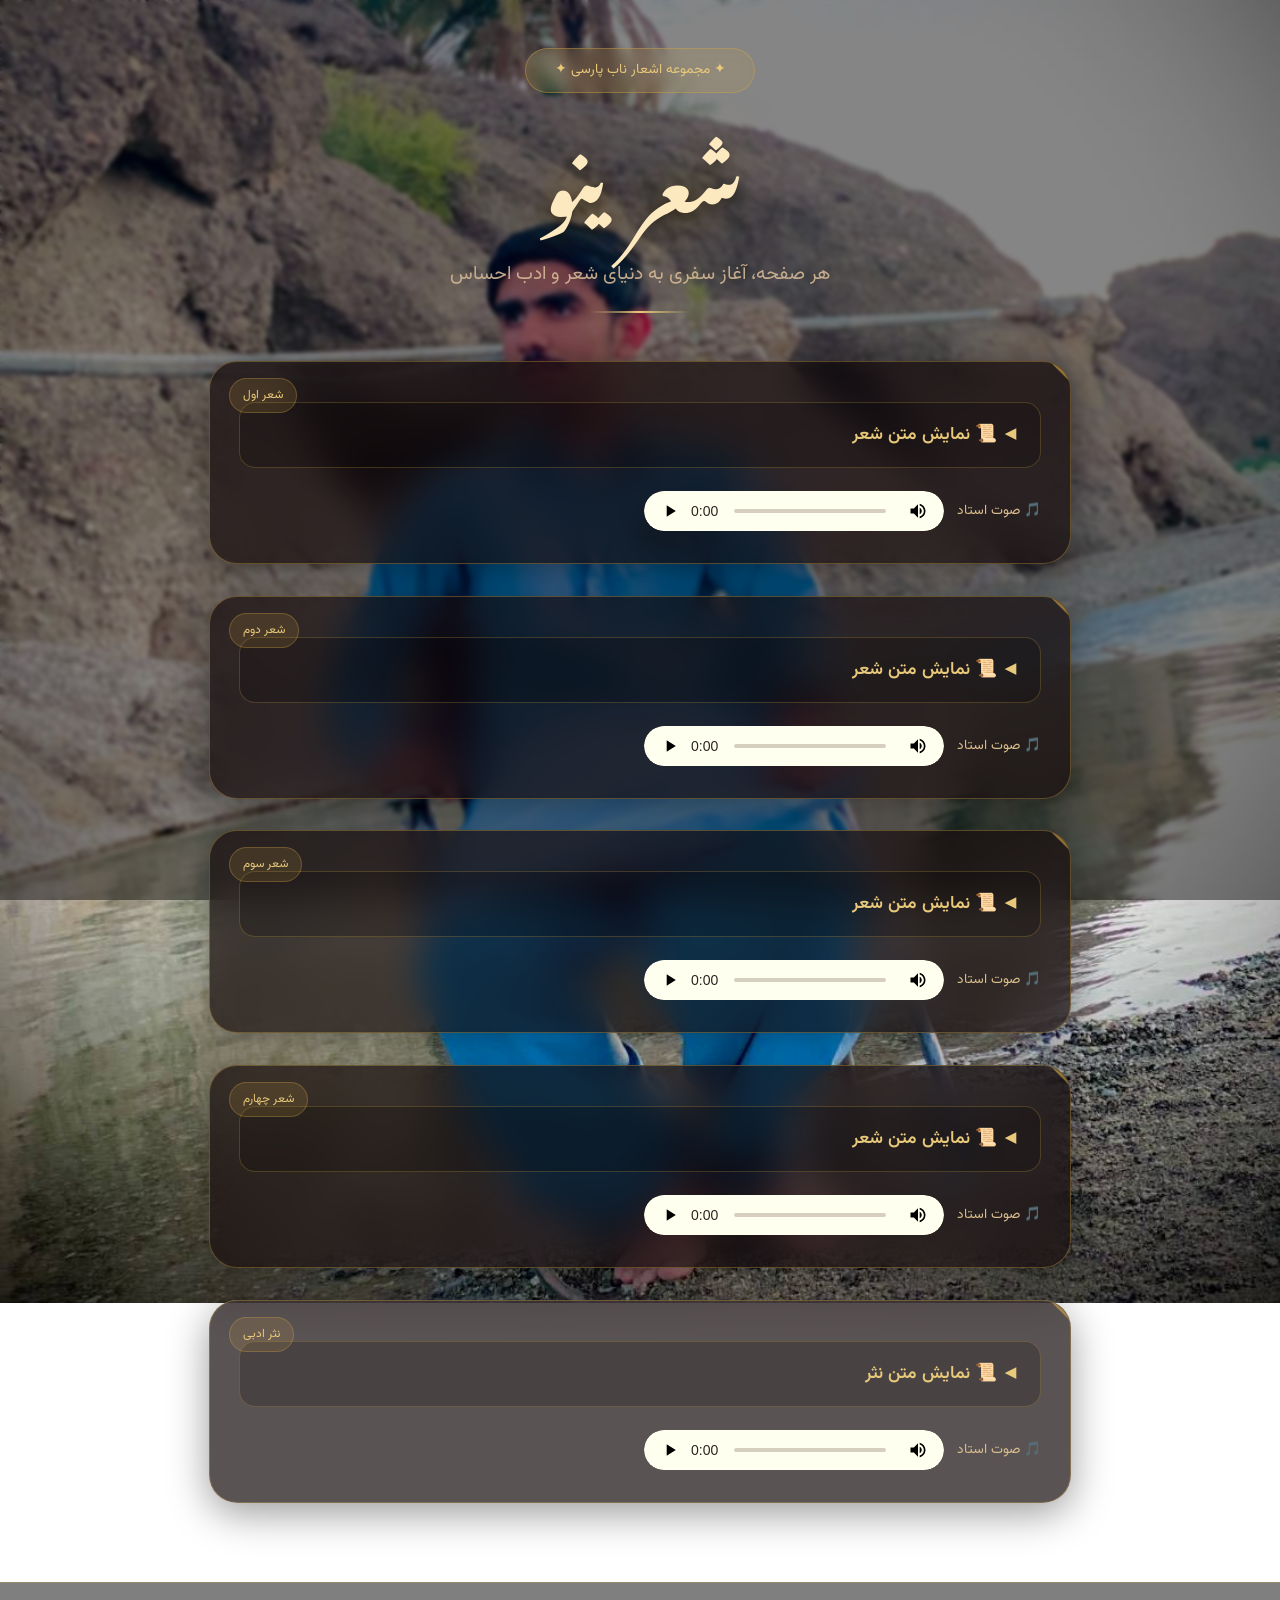
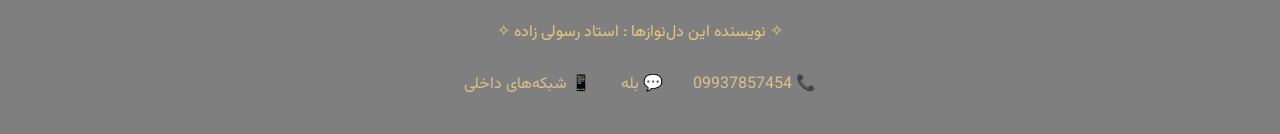
==== commit 20087e2d: "Rename index1.html to index.html" ====
--- a/index.html
+++ b/index.html
@@ -14,35 +14,16 @@
 
     <style>
         :root {
+            --bg-image: url('img/bg-image.jpg'); /* تصویر پیش‌فرض */
             --gold: #d4a745;
             --gold-light: #e8c97a;
             --gold-dark: #b8861e;
-            --warm-cream: #fdf7ee;
             --deep-red: #8b1a2b;
-            --deep-red-dark: #5e0f1b;
-            --red-rose: #c0392b;
-            --dark-bg: #1a0a0c;
-            --card-bg: rgba(255, 248, 240, 0.85);
-            --card-bg-alt: rgba(255, 245, 235, 0.9);
-            --text-dark: #2c1810;
-            --text-medium: #4a3025;
-            --text-light: #6b4d3a;
-            --shadow-soft: 0 4px 20px rgba(139, 26, 43, 0.08);
-            --shadow-medium: 0 8px 40px rgba(139, 26, 43, 0.12);
-            --shadow-strong: 0 16px 60px rgba(139, 26, 43, 0.18);
-            --shadow-gold: 0 8px 35px rgba(212, 167, 69, 0.25);
-            --border-subtle: rgba(212, 167, 69, 0.3);
-            --border-strong: rgba(212, 167, 69, 0.6);
-            --glass-bg: rgba(255, 250, 245, 0.7);
+            --dark-overlay: rgba(0, 0, 0, 0.45);
+            --glass-bg: rgba(20, 10, 12, 0.7);
             --glass-border: rgba(212, 167, 69, 0.35);
-            --glass-blur: blur(18px);
             --transition-smooth: 0.4s cubic-bezier(0.25, 0.8, 0.25, 1.2);
-            --transition-bounce: 0.5s cubic-bezier(0.175, 0.885, 0.32, 1.275);
-            --transition-ease: 0.35s ease;
-            --radius-sm: 12px;
-            --radius-md: 20px;
             --radius-lg: 28px;
-            --radius-xl: 36px;
         }
 
         * {
@@ -51,47 +32,49 @@
             box-sizing: border-box;
         }
 
-        html {
-            scroll-behavior: smooth;
-            font-size: 16px;
-        }
-
         body {
             font-family: 'Vazirmatn', 'Tahoma', sans-serif;
             direction: rtl;
-            background: var(--dark-bg);
-            color: var(--text-dark);
-            line-height: 2.1;
+            color: #f0e6d2;
+            line-height: 2.2;
+            min-height: 100vh;
+            position: relative;
+            background-image: var(--bg-image);
+            background-size: cover;
+            background-position: center;
+            background-attachment: fixed;
+            background-repeat: no-repeat;
             overflow-x: hidden;
-            position: relative;
-            min-height: 100vh;
-        }
-
-        /* ============ ANIMATED BACKGROUND ============ */
+            animation: pageReveal 0.8s ease-out;
+        }
+
+        @keyframes pageReveal {
+            from { opacity: 0; }
+            to { opacity: 1; }
+        }
+
+        /* ============ OVERLAY ============ */
         .bg-overlay {
             position: fixed;
             top: 0;
             left: 0;
             width: 100%;
             height: 100%;
-            z-index: -2;
-            background:
-                radial-gradient(ellipse at 20% 15%, rgba(180, 120, 40, 0.18) 0%, transparent 55%),
-                radial-gradient(ellipse at 75% 20%, rgba(139, 26, 43, 0.2) 0%, transparent 55%),
-                radial-gradient(ellipse at 50% 70%, rgba(200, 150, 60, 0.12) 0%, transparent 50%),
-                radial-gradient(ellipse at 30% 85%, rgba(160, 30, 40, 0.15) 0%, transparent 50%),
-                linear-gradient(160deg, #1c0a0e 0%, #2a1015 25%, #1e0c10 50%, #251015 75%, #1a0a0d 100%);
-            background-size: 100% 100%;
-        }
-
-        /* Floating particles */
+            background: var(--dark-overlay);
+            backdrop-filter: blur(2px);
+            -webkit-backdrop-filter: blur(2px);
+            z-index: -1;
+            pointer-events: none;
+        }
+
+        /* ============ FLOATING PARTICLES ============ */
         .particles-container {
             position: fixed;
             top: 0;
             left: 0;
             width: 100%;
             height: 100%;
-            z-index: -1;
+            z-index: 0;
             pointer-events: none;
             overflow: hidden;
         }
@@ -105,150 +88,63 @@
         }
 
         @keyframes floatUp {
-            0% {
-                transform: translateY(105vh) scale(0) rotate(0deg);
-                opacity: 0;
-            }
-            5% {
-                opacity: 0.7;
-            }
-            30% {
-                opacity: 0.5;
-            }
-            70% {
-                opacity: 0.2;
-            }
-            100% {
-                transform: translateY(-10vh) scale(1.8) rotate(360deg);
-                opacity: 0;
-            }
-        }
-
-        @keyframes floatUpSlow {
-            0% {
-                transform: translateY(105vh) translateX(0) scale(0.3);
-                opacity: 0;
-            }
-            10% {
-                opacity: 0.6;
-            }
-            40% {
-                opacity: 0.35;
-            }
-            100% {
-                transform: translateY(-10vh) translateX(60px) scale(2.5);
-                opacity: 0;
-            }
-        }
-
-        @keyframes shimmer {
-            0%,
-            100% {
-                opacity: 0.3;
-            }
-            50% {
-                opacity: 0.7;
-            }
-        }
-
-        /* ============ HEADER / HERO ============ */
+            0% { transform: translateY(105vh) scale(0); opacity: 0; }
+            5% { opacity: 0.6; }
+            50% { opacity: 0.3; }
+            100% { transform: translateY(-10vh) scale(1.8); opacity: 0; }
+        }
+
+        /* ============ HEADER ============ */
         .hero-section {
+            text-align: center;
+            padding: 3rem 1.5rem 2rem;
             position: relative;
-            padding: 3rem 1.5rem 2rem;
-            text-align: center;
-            z-index: 1;
-        }
-
-        .hero-ornament-top {
-            display: flex;
-            align-items: center;
-            justify-content: center;
-            gap: 1rem;
-            margin-bottom: 1.8rem;
-        }
-
-        .ornament-line {
-            width: 60px;
-            height: 2px;
-            background: linear-gradient(90deg, transparent, var(--gold-light), transparent);
-            border-radius: 2px;
-        }
-
-        .ornament-diamond {
-            width: 10px;
-            height: 10px;
-            background: var(--gold);
-            transform: rotate(45deg);
-            border-radius: 2px;
-            box-shadow: 0 0 16px rgba(212, 167, 69, 0.7);
-            animation: shimmer 2.5s ease-in-out infinite;
+            z-index: 2;
         }
 
         .hero-badge {
             display: inline-block;
-            background: rgba(212, 167, 69, 0.1);
-            border: 1px solid var(--border-subtle);
+            background: rgba(212, 167, 69, 0.15);
+            border: 1px solid rgba(212, 167, 69, 0.4);
             color: var(--gold-light);
-            padding: 0.5rem 1.8rem;
+            padding: 0.4rem 1.8rem;
             border-radius: 50px;
             font-size: 0.85rem;
-            letter-spacing: 0.06em;
-            font-weight: 500;
-            backdrop-filter: blur(6px);
+            backdrop-filter: blur(8px);
             margin-bottom: 1.5rem;
-            animation: fadeInDown 0.8s ease-out;
-        }
-
-        @keyframes fadeInDown {
-            from {
-                opacity: 0;
-                transform: translateY(-30px);
-            }
-            to {
-                opacity: 1;
-                transform: translateY(0);
-            }
         }
 
         .hero-title {
             font-family: 'Noto Nastaliq Urdu', 'Vazirmatn', serif;
-            font-size: clamp(2.8rem, 6vw, 5rem);
-            color: var(--gold-light);
+            font-size: clamp(2.8rem, 7vw, 5rem);
+            color: #fde9c0;
             font-weight: 700;
             line-height: 1.6;
-            margin-bottom: 0.5rem;
-            text-shadow: 0 0 60px rgba(212, 167, 69, 0.45), 0 4px 8px rgba(0, 0, 0, 0.5);
-            animation: fadeInDown 1s ease-out;
-            letter-spacing: 0.02em;
+            text-shadow: 0 0 50px rgba(212, 167, 69, 0.5), 0 4px 15px rgba(0,0,0,0.6);
         }
 
         .hero-subtitle {
-            font-size: clamp(1.1rem, 2.5vw, 1.35rem);
+            font-size: 1.2rem;
             color: #d4b896;
-            font-weight: 400;
-            max-width: 650px;
-            margin: 0 auto 1rem;
-            opacity: 0.85;
-            animation: fadeInDown 1.1s ease-out;
-            line-height: 1.9;
+            max-width: 600px;
+            margin: 0.5rem auto 1rem;
+            opacity: 0.9;
         }
 
         .hero-divider {
-            width: 120px;
-            height: 3px;
-            margin: 0.8rem auto 1.5rem;
-            background: linear-gradient(90deg, transparent, var(--gold), transparent);
-            border-radius: 3px;
-            animation: fadeInDown 1.2s ease-out;
-        }
-
-        /* ============ MAIN CONTAINER ============ */
+            width: 100px;
+            height: 2px;
+            margin: 1rem auto;
+            background: linear-gradient(90deg, transparent, var(--gold-light), transparent);
+        }
+
+        /* ============ MAIN GRID ============ */
         .main-wrapper {
             max-width: 900px;
             margin: 0 auto;
             padding: 0 1.2rem 3rem;
             position: relative;
-            z-index: 1;
+            z-index: 2;
         }
 
         .poetry-grid {
@@ -257,512 +153,183 @@
             gap: 2rem;
         }
 
-        /* ============ POEM CARD ============ */
         .poem-card {
-            position: relative;
             background: var(--glass-bg);
-            backdrop-filter: var(--glass-blur);
-            -webkit-backdrop-filter: var(--glass-blur);
+            backdrop-filter: blur(18px);
+            -webkit-backdrop-filter: blur(18px);
             border: 1px solid var(--glass-border);
             border-radius: var(--radius-lg);
-            padding: 2.2rem 2rem 1.8rem;
-            box-shadow: var(--shadow-medium);
+            padding: 2rem 1.8rem;
+            box-shadow: 0 10px 40px rgba(0,0,0,0.4);
             transition: all var(--transition-smooth);
+            position: relative;
             overflow: hidden;
-            animation: fadeInUp 0.8s ease-out both;
-            cursor: default;
-        }
-
-        .poem-card:nth-child(1) {
-            animation-delay: 0.1s;
-        }
-        .poem-card:nth-child(2) {
-            animation-delay: 0.2s;
-        }
-        .poem-card:nth-child(3) {
-            animation-delay: 0.3s;
-        }
-        .poem-card:nth-child(4) {
-            animation-delay: 0.4s;
-        }
-        .poem-card:nth-child(5) {
-            animation-delay: 0.5s;
-        }
-
-        @keyframes fadeInUp {
-            from {
-                opacity: 0;
-                transform: translateY(50px);
+
+            /* حالت اولیه برای انیمیشن اسکرول پیشرفته */
+            opacity: 0;
+            transform: translateY(40px) scale(0.96);
+            will-change: opacity, transform;
+        }
+
+        /* کلاسی که با جاوااسکریپت اضافه می‌شود */
+        .poem-card.revealed {
+            animation: fadeInUpAdvanced 0.7s ease-out forwards;
+            animation-delay: calc(var(--i) * 0.12s);
+        }
+
+        @keyframes fadeInUpAdvanced {
+            0% { 
+                opacity: 0; 
+                transform: translateY(40px) scale(0.96); 
             }
-            to {
-                opacity: 1;
-                transform: translateY(0);
+            100% { 
+                opacity: 1; 
+                transform: translateY(0) scale(1); 
             }
         }
 
-        .poem-card::before {
-            content: '';
-            position: absolute;
-            top: 0;
-            right: 0;
-            width: 120px;
-            height: 120px;
-            background: radial-gradient(circle, rgba(212, 167, 69, 0.12) 0%, transparent 70%);
-            border-radius: 50%;
-            pointer-events: none;
-            transition: all var(--transition-smooth);
-        }
-
-        .poem-card::after {
-            content: '';
-            position: absolute;
-            bottom: 0;
-            left: 0;
-            width: 90px;
-            height: 90px;
-            background: radial-gradient(circle, rgba(139, 26, 43, 0.08) 0%, transparent 70%);
-            border-radius: 50%;
-            pointer-events: none;
-            transition: all var(--transition-smooth);
-        }
-
         .poem-card:hover {
-            transform: translateY(-6px);
-            box-shadow: var(--shadow-strong), var(--shadow-gold);
-            border-color: var(--border-strong);
-            background: rgba(255, 252, 247, 0.82);
-        }
-
-        .poem-card:hover::before {
-            width: 160px;
-            height: 160px;
-            background: radial-gradient(circle, rgba(212, 167, 69, 0.2) 0%, transparent 70%);
-        }
-
-        .poem-card:hover::after {
-            width: 120px;
-            height: 120px;
-            background: radial-gradient(circle, rgba(139, 26, 43, 0.13) 0%, transparent 70%);
-        }
-
-        /* Card accent corner */
+            transform: translateY(-5px);
+            border-color: rgba(212, 167, 69, 0.7);
+            box-shadow: 0 20px 50px rgba(0,0,0,0.5), 0 0 30px rgba(212, 167, 69, 0.2);
+        }
+
+        /* برای آنکه hover تداخل نکند، وقتی revealed هست hover کمی جابجا شود */
+        .poem-card.revealed:hover {
+            transform: translateY(-5px) scale(1);
+        }
+
         .card-accent {
             position: absolute;
             top: 0;
             right: 0;
-            width: 50px;
-            height: 50px;
-            overflow: hidden;
-            pointer-events: none;
-        }
-
+            width: 40px;
+            height: 40px;
+        }
         .card-accent::before {
             content: '';
             position: absolute;
-            top: -18px;
-            right: -18px;
-            width: 40px;
-            height: 40px;
+            top: -14px;
+            right: -14px;
+            width: 28px;
+            height: 28px;
             background: var(--gold);
             transform: rotate(45deg);
-            opacity: 0.5;
-            border-radius: 4px;
-            transition: all var(--transition-smooth);
-        }
-
-        .poem-card:hover .card-accent::before {
-            opacity: 0.85;
-            box-shadow: 0 0 20px rgba(212, 167, 69, 0.6);
-            top: -14px;
-            right: -14px;
-            width: 44px;
-            height: 44px;
-        }
-
-        /* Poem number badge */
+            opacity: 0.6;
+        }
+
         .poem-number {
             position: absolute;
-            top: 1.2rem;
-            left: 1.5rem;
+            top: 1rem;
+            left: 1.2rem;
             font-size: 0.75rem;
-            font-weight: 700;
-            color: var(--gold-dark);
-            background: rgba(212, 167, 69, 0.1);
-            padding: 0.3rem 0.8rem;
+            background: rgba(212,167,69,0.15);
+            padding: 0.2rem 0.8rem;
             border-radius: 20px;
-            letter-spacing: 0.04em;
-            border: 1px solid rgba(212, 167, 69, 0.25);
-            transition: all var(--transition-ease);
-        }
-
-        .poem-card:hover .poem-number {
-            background: rgba(212, 167, 69, 0.2);
-            border-color: var(--gold);
-            color: #8b6914;
-        }
-
-        /* Poem text */
-        .poem-text {
-            font-size: 1.05rem;
-            color: var(--text-dark);
-            line-height: 2.4;
-            text-align: justify;
-            position: relative;
-            z-index: 1;
-            font-weight: 400;
-            letter-spacing: 0.01em;
-            white-space: pre-line;
-        }
-
-        .poem-text strong,
-        .poem-text b {
-            color: var(--deep-red);
-            font-weight: 700;
-        }
-
-        .poem-text .highlight-verse {
-            display: inline;
-            background: linear-gradient(180deg, transparent 60%, rgba(212, 167, 69, 0.2) 60%);
-            padding: 0 4px;
-            transition: all var(--transition-ease);
-        }
-
-        .poem-card:hover .highlight-verse {
-            background: linear-gradient(180deg, transparent 55%, rgba(212, 167, 69, 0.35) 55%);
-        }
-
-        /* Poet signature */
-        .poet-signature {
-            display: inline-block;
-            margin-top: 0.8rem;
-            font-style: italic;
-            color: var(--red-rose);
+            color: #e8c97a;
+            border: 1px solid rgba(212,167,69,0.3);
+        }
+
+        /* ============ استایل بخش details / summary ============ */
+        .poem-text-wrapper {
+            margin-top: 0.5rem;
+        }
+
+        .poem-text-wrapper details {
+            background: rgba(0,0,0,0.2);
+            border-radius: 16px;
+            border: 1px solid rgba(212,167,69,0.25);
+            transition: all 0.3s ease;
+        }
+
+        .poem-text-wrapper details[open] {
+            background: rgba(0,0,0,0.35);
+            border-color: rgba(212,167,69,0.5);
+        }
+
+        .poem-text-wrapper summary {
+            list-style: none;
+            cursor: pointer;
+            padding: 0.8rem 1.5rem;
             font-weight: 600;
-            font-size: 0.9rem;
-            border-top: 1px dashed rgba(192, 57, 43, 0.3);
-            padding-top: 0.5rem;
-        }
-
-        /* ============ AUDIO PLAYER ============ */
-        .audio-section {
-            margin-top: 1.6rem;
-            position: relative;
-            z-index: 1;
+            font-size: 1.1rem;
+            color: var(--gold-light);
             display: flex;
             align-items: center;
-            gap: 1rem;
+            gap: 0.5rem;
+            user-select: none;
+            position: relative;
+            outline: none;
+        }
+
+        .poem-text-wrapper summary::-webkit-details-marker {
+            display: none;
+        }
+
+        .poem-text-wrapper summary::before {
+            content: '◀';
+            font-size: 0.9rem;
+            transition: transform 0.3s ease;
+            display: inline-block;
+        }
+
+        .poem-text-wrapper details[open] summary::before {
+            transform: rotate(-90deg);
+        }
+
+        .poem-text-wrapper .poem-text {
+            padding: 0 1.5rem 1.2rem;
+            line-height: 2.5;
+            color: #f5e7d3;
+            text-shadow: 0 1px 4px rgba(0,0,0,0.6);
+            white-space: pre-line;
+        }
+
+        .audio-section {
+            margin-top: 1.4rem;
+            display: flex;
+            align-items: center;
+            gap: 0.8rem;
             flex-wrap: wrap;
         }
-
         .audio-label {
             font-size: 0.85rem;
-            color: var(--text-medium);
-            font-weight: 500;
+            color: #dbbf8e;
             display: flex;
             align-items: center;
-            gap: 0.4rem;
-            white-space: nowrap;
-        }
-
-        .audio-label::before {
-            content: '🎵';
-            font-size: 1.1rem;
-            animation: shimmer 2s ease-in-out infinite;
-        }
-
-        .audio-player-wrapper {
-            flex: 1;
-            min-width: 200px;
+            gap: 0.3rem;
+        }
+        audio {
+            height: 40px;
+            border-radius: 25px;
+            background: rgba(0,0,0,0.3);
+            filter: sepia(30%);
+        }
+
+        /* Footer */
+        .footer-section {
+            text-align: center;
+            padding: 2rem;
+            background: rgba(0,0,0,0.5);
+            backdrop-filter: blur(10px);
+            border-top: 1px solid rgba(212,167,69,0.3);
+            margin-top: 2rem;
             position: relative;
-        }
-
-        audio {
-            width: 100%;
-            height: 42px;
-            border-radius: 25px;
-            outline: none;
-            filter: sepia(20%) saturate(80%);
-            transition: all var(--transition-ease);
-        }
-
-        audio::-webkit-media-controls-panel {
-            background: rgba(255, 245, 235, 0.9);
-            border-radius: 25px;
-        }
-
-        audio::-webkit-media-controls-play-button {
-            background-color: var(--gold);
-            border-radius: 50%;
-            transition: all var(--transition-ease);
-        }
-
-        audio::-webkit-media-controls-play-button:hover {
-            background-color: var(--gold-dark);
-            transform: scale(1.08);
-        }
-
-        audio::-webkit-media-controls-current-time-display,
-        audio::-webkit-media-controls-time-remaining-display {
-            color: var(--text-dark);
-            font-weight: 500;
-        }
-
-        /* Custom audio visualizer pulse */
-        .audio-pulse {
-            width: 10px;
-            height: 10px;
-            border-radius: 50%;
-            background: var(--gold);
-            animation: audioPulse 1.5s ease-in-out infinite;
-            flex-shrink: 0;
-            box-shadow: 0 0 12px rgba(212, 167, 69, 0.6);
-        }
-
-        @keyframes audioPulse {
-            0%,
-            100% {
-                transform: scale(1);
-                opacity: 0.7;
-            }
-            50% {
-                transform: scale(1.8);
-                opacity: 1;
-            }
-        }
-
-        /* ============ FOOTER ============ */
-        .footer-section {
-            position: relative;
-            z-index: 1;
-            background: rgba(20, 8, 10, 0.9);
-            backdrop-filter: blur(20px);
-            -webkit-backdrop-filter: blur(20px);
-            border-top: 2px solid rgba(212, 167, 69, 0.4);
-            padding: 2.5rem 1.5rem 2rem;
-            text-align: center;
-            margin-top: 2rem;
-        }
-
-        .footer-ornament {
-            display: flex;
-            align-items: center;
-            justify-content: center;
-            gap: 0.8rem;
-            margin-bottom: 1.5rem;
-        }
-
-        .footer-ornament .ornament-line {
-            width: 40px;
-            background: linear-gradient(90deg, transparent, rgba(212, 167, 69, 0.7), transparent);
-        }
-
-        .footer-ornament .ornament-diamond {
-            width: 8px;
-            height: 8px;
-            box-shadow: 0 0 12px rgba(212, 167, 69, 0.5);
-        }
-
-        .footer-author {
-            font-size: 1.2rem;
-            color: var(--gold-light);
-            font-weight: 600;
-            margin-bottom: 1rem;
-            letter-spacing: 0.03em;
-        }
-
-        .footer-contact {
-            font-size: 0.9rem;
-            color: #c4a882;
-            margin-bottom: 0.6rem;
-            font-weight: 400;
-        }
-
-        .footer-links {
-            display: flex;
-            align-items: center;
-            justify-content: center;
-            gap: 1.5rem;
-            flex-wrap: wrap;
-            margin-top: 1rem;
-        }
-
-        .footer-link {
-            display: inline-flex;
-            align-items: center;
-            gap: 0.4rem;
-            color: #d4b896;
+            z-index: 2;
+        }
+        .footer-links a {
+            color: #dbbf8e;
+            margin: 0 0.8rem;
             text-decoration: none;
-            font-weight: 500;
-            padding: 0.5rem 1.2rem;
-            border-radius: 25px;
-            border: 1px solid rgba(212, 167, 69, 0.3);
-            transition: all var(--transition-smooth);
-            font-size: 0.9rem;
-        }
-
-        .footer-link:hover {
-            background: rgba(212, 167, 69, 0.12);
-            border-color: var(--gold);
-            color: var(--gold-light);
-            box-shadow: 0 0 20px rgba(212, 167, 69, 0.2);
-            transform: translateY(-2px);
-        }
-
-        .footer-link.phone-link {
-            direction: ltr;
-            display: inline-flex;
-        }
-
-        .footer-copyright {
-            margin-top: 1.5rem;
-            font-size: 0.78rem;
-            color: rgba(200, 170, 140, 0.5);
-            letter-spacing: 0.03em;
-        }
-
-        /* ============ SCROLL TO TOP ============ */
-        .scroll-top-btn {
-            position: fixed;
-            bottom: 2rem;
-            left: 2rem;
-            z-index: 99;
-            width: 48px;
-            height: 48px;
-            border-radius: 50%;
-            background: rgba(212, 167, 69, 0.25);
-            border: 2px solid rgba(212, 167, 69, 0.5);
-            color: var(--gold-light);
-            font-size: 1.3rem;
-            cursor: pointer;
-            display: flex;
-            align-items: center;
-            justify-content: center;
-            transition: all var(--transition-smooth);
-            backdrop-filter: blur(8px);
-            opacity: 0;
-            transform: translateY(20px);
-            pointer-events: none;
-        }
-
-        .scroll-top-btn.visible {
-            opacity: 1;
-            transform: translateY(0);
-            pointer-events: auto;
-        }
-
-        .scroll-top-btn:hover {
-            background: rgba(212, 167, 69, 0.45);
-            border-color: var(--gold);
-            box-shadow: 0 0 25px rgba(212, 167, 69, 0.5);
-            transform: translateY(-4px);
-        }
-
-        /* ============ RESPONSIVE ============ */
-        @media (max-width: 768px) {
-            .hero-title {
-                font-size: 2.2rem;
-            }
-            .hero-subtitle {
-                font-size: 1rem;
-            }
-            .poem-card {
-                padding: 1.5rem 1.2rem 1.3rem;
-                border-radius: var(--radius-md);
-            }
-            .poem-text {
-                font-size: 0.95rem;
-                line-height: 2.1;
-            }
-            .audio-section {
-                flex-direction: column;
-                align-items: flex-start;
-                gap: 0.5rem;
-            }
-            .audio-player-wrapper {
-                width: 100%;
-            }
-            .poem-number {
-                top: 0.8rem;
-                left: 0.8rem;
-                font-size: 0.7rem;
-                padding: 0.2rem 0.6rem;
-            }
-            .card-accent {
-                width: 35px;
-                height: 35px;
-            }
-            .card-accent::before {
-                width: 28px;
-                height: 28px;
-                top: -12px;
-                right: -12px;
-            }
-            .scroll-top-btn {
-                bottom: 1.2rem;
-                left: 1.2rem;
-                width: 40px;
-                height: 40px;
-                font-size: 1.1rem;
-            }
-        }
-
-        @media (max-width: 480px) {
-            .hero-title {
-                font-size: 1.7rem;
-            }
-            .poem-card {
-                padding: 1.2rem 1rem 1rem;
-            }
-            .poem-text {
-                font-size: 0.88rem;
-                line-height: 2;
-            }
-            .footer-links {
-                flex-direction: column;
-                gap: 0.7rem;
-            }
-            .main-wrapper {
-                padding: 0 0.6rem 2rem;
-            }
-            .poetry-grid {
-                gap: 1.3rem;
-            }
-        }
-
-        /* Smooth page load */
-        @keyframes pageReveal {
-            from {
-                opacity: 0;
-            }
-            to {
-                opacity: 1;
-            }
-        }
-
-        body {
-            animation: pageReveal 0.7s ease-out;
-        }
-
-        /* Selection styling */
+        }
+
         ::selection {
-            background: rgba(212, 167, 69, 0.4);
-            color: #2c1810;
-        }
-
-        /* Scrollbar */
-        ::-webkit-scrollbar {
-            width: 8px;
-        }
-        ::-webkit-scrollbar-track {
-            background: #1a0a0d;
-        }
-        ::-webkit-scrollbar-thumb {
-            background: rgba(212, 167, 69, 0.4);
-            border-radius: 10px;
-        }
-        ::-webkit-scrollbar-thumb:hover {
-            background: rgba(212, 167, 69, 0.65);
-        }
+            background: rgba(212,167,69,0.5);
+            color: #1a0a0d;
+        }
+        ::-webkit-scrollbar { width: 8px; }
+        ::-webkit-scrollbar-track { background: #0a0406; }
+        ::-webkit-scrollbar-thumb { background: rgba(212,167,69,0.5); border-radius: 10px; }
     </style>
 </head>
 <body>
@@ -770,309 +337,214 @@
     <!-- ============ BACKGROUND OVERLAY ============ -->
     <div class="bg-overlay"></div>
 
-    <!-- ============ FLOATING PARTICLES ============ -->
+    <!-- ============ PARTICLES ============ -->
     <div class="particles-container" id="particlesContainer"></div>
 
-    <!-- ============ HERO SECTION ============ -->
+    <!-- ============ HEADER ============ -->
     <header class="hero-section">
-        <div class="hero-ornament-top">
-            <span class="ornament-line"></span>
-            <span class="ornament-diamond"></span>
-            <span class="ornament-line"></span>
-            <span class="ornament-diamond"></span>
-            <span class="ornament-line"></span>
-        </div>
         <div class="hero-badge">✦ مجموعه اشعار ناب پارسی ✦</div>
         <h1 class="hero-title">شعرینو</h1>
         <p class="hero-subtitle">هر صفحه، آغاز سفری به دنیای شعر و ادب احساس</p>
         <div class="hero-divider"></div>
     </header>
 
-    <!-- ============ MAIN CONTENT ============ -->
+    <!-- ============ POEMS ============ -->
     <main class="main-wrapper">
         <div class="poetry-grid">
 
-            <!-- Poem 1 -->
             <article class="poem-card">
                 <div class="card-accent"></div>
                 <span class="poem-number">شعر اول</span>
-                <div class="poem-text">
-                    <span class="highlight-verse">یاد روزی که به من گفتی عزیز مهربان</span>
-                    ای که همچون ماه تابانی به جان آسمان
-                    <br>
-                    گر ندارم در وجودم غیر ممکن‌ها ولی
-                    چون تو در قلبم شدی غافل شدم از این و آن
-                    <br><br>
-                    تو از این شاعر چه می‌خواهی قناری جان بگو
-                    من به بالت می‌دهم یک آسمان بی‌کران
-                    <br>
-                    هر که چشمی روی تو چپ کرد با من شد حریف
-                    چون که هم او را و خاندانش کنم بی‌خانمان
-                    <br>
-                    ای که چشمانت عسل هر تار مویت بی‌مثل
-                    چهره‌ات چون راه شیری مانده در قلبم نشان
-                    <br>
-                    مانعی از بوسه‌های آتشینم در هجوم شعرها
-                    خواهشاً با من بمان با من بمان با من بمان
-                    <br>
-                    خاش و پهره چابهار و سیستان بی‌بدیل
-                    با من و عشق و دل تو گشته همچون مکران
-                    <br>
-                    مانعی از بوسه های آتشینم در هجوم شعرها
-                    خواهشا با من بمان با من بمان با من بمان
-                    <br>
-                    تو نمی‌دانی که این یوسف چه حد مشتاق توست
-                    با لبانت قطره قطره خورده جام شوکران
+                <div class="poem-text-wrapper">
+                    <details>
+                        <summary>📜 نمایش متن شعر</summary>
+                        <div class="poem-text">یاد روزی که به من گفتی عزیز مهربان
+ای که همچون ماه تابانی به جان آسمان
+<br>
+گر ندارم در وجودم غیر ممکن‌ها ولی
+چون تو در قلبم شدی غافل شدم از این و آن
+<br><br>
+تو از این شاعر چه می‌خواهی قناری جان بگو
+من به بالت می‌دهم یک آسمان بی‌کران
+<br>
+هر که چشمی روی تو چپ کرد با من شد حریف
+چون که هم او را و خاندانش کنم بی‌خانمان
+<br>
+ای که چشمانت عسل هر تار مویت بی‌مثل
+چهره‌ات چون راه شیری مانده در قلبم نشان
+<br>
+خاش و پهره چابهار و سیستان بی‌بدیل
+با من و عشق و دل تو گشته همچون مکران
+<br>
+مانعی از بوسه‌های آتشینم در هجوم شعرها
+خواهشاً با من بمان با من بمان با من بمان
+<br>
+تو نمی‌دانی که این یوسف چه حد مشتاق توست
+با لبانت قطره قطره خورده جام شوکران</div>
+                    </details>
                 </div>
                 <div class="audio-section">
-                    <span class="audio-label">صوت دلنشین استاد</span>
-                    <span class="audio-pulse"></span>
-                    <div class="audio-player-wrapper">
-                        <audio src="audio/text1.mp3" controls preload="metadata"></audio>
-                    </div>
+                    <span class="audio-label">🎵 صوت استاد</span>
+                    <audio src="audio/text1.mp3" controls></audio>
                 </div>
             </article>
 
-            <!-- Poem 2 -->
             <article class="poem-card">
                 <div class="card-accent"></div>
                 <span class="poem-number">شعر دوم</span>
-                <div class="poem-text">
-                    <strong>چراغی که در باغ خاموش شد</strong>
-                    <br><br>
-                    تو که بهتری را ز من دیده بودی
-                    چرا دل ز دستان پاکم ربودی؟
-                    <br>
-                    تو رفتی و هرگز نگاهی نکردی
-                    و من چون همیشه نوشتم سرودی!
-                    <br>
-                    دلم خون و سر درد، ندانی دلیلش؟
-                    بیا تا بگویم علل را به زودی...
-                    <br>
-                    نبودت شده درد و ماتم برایم
-                    بطوریکه هربار به ذهنم کبودی
-                    <br>
-                    برایت به دنبال قافیّه هستم
-                    و تا لحظه ای که رسیدم به دودی؛
-                    <br>
-                    به فکرم نمی گنجد این که تو رفتی
-                    ولی حرف حق را بگویم تو بردی...
-                    <br>
-                    به کوچه به بن بست رسیدم عزیزم
-                    ولی تو نبودی نبودی نبودی!!!
-                    <br>
-                    رسیدم به بیتی که یوسف نوشته
-                    چرا دل ز دستان پاکم ربودی...؟
+                <div class="poem-text-wrapper">
+                    <details>
+                        <summary>📜 نمایش متن شعر</summary>
+                        <div class="poem-text"><strong>چراغی که در باغ خاموش شد</strong><br>
+                        تو که بهتری را ز من دیده بودی
+                        چرا دل ز دستان پاکم ربودی؟
+                        <br>تو رفتی و هرگز نگاهی نکردی
+                        و من چون همیشه نوشتم سرودی!
+                        <br>دلم خون و سر درد، ندانی دلیلش؟
+                        بیا تا بگویم علل را به زودی...
+                        <br>نبودت شده درد و ماتم برایم
+                        بطوریکه هربار به ذهنم کبودی
+                        <br>برایت به دنبال قافیّه هستم
+                        و تا لحظه ای که رسیدم به دودی؛
+                        <br>به فکرم نمی گنجد این که تو رفتی
+                        ولی حرف حق را بگویم تو بردی...
+                        <br>به کوچه به بن بست رسیدم عزیزم
+                        ولی تو نبودی نبودی نبودی!!!
+                        <br>رسیدم به بیتی که یوسف نوشته
+                        چرا دل ز دستان پاکم ربودی...؟</div>
+                    </details>
                 </div>
                 <div class="audio-section">
-                    <span class="audio-label">صوت دلنشین استاد</span>
-                    <span class="audio-pulse"></span>
-                    <div class="audio-player-wrapper">
-                        <audio src="audio/text2.mp3" controls preload="metadata"></audio>
-                    </div>
+                    <span class="audio-label">🎵 صوت استاد</span>
+                    <audio src="audio/text2.mp3" controls></audio>
                 </div>
             </article>
 
-            <!-- Poem 3 -->
             <article class="poem-card">
                 <div class="card-accent"></div>
                 <span class="poem-number">شعر سوم</span>
-                <div class="poem-text">
-                    من رهایم چون عقابی در هجوم آسمان
-                    یا که در بندم شبیه طوطی جان در کمان
-                    <br>
-                    زندگی ام بی پناه است روز و شب در اوج غم
-                    هی! چه گویم؟! خاطراتم میکند اشکم روان
-                    <br>
-                    در اتاق پنج در پنج ۱۰۱ روز و شب
-                    میروم تا اوج افکار خیانت وای جان
-                    <br>
-                    مصطفی و طیب و عرفان و مهیار و حسن
-                    معنی این زندگی هستند روز بی نشان
-                    <br>
-                    شعر این یوسف به پایان میرود اما چه سود
-                    وقتی آرام جهانش رفته با گرز گران
-                    <br>
-                    <span class="poet-signature">قلم نگار: یوسف رسولی زاده</span>
-                    <br>
-                    <small style="color:#8b6b5a;">*اتاق پنج در پنج: شماره اتاق خوابگاه شاعر</small>
-                    <br>
-                    <small style="color:#8b6b5a;">*اسامی نام برده شده: افراد و رفقای خاص شاعر</small>
+                <div class="poem-text-wrapper">
+                    <details>
+                        <summary>📜 نمایش متن شعر</summary>
+                        <div class="poem-text">من رهایم چون عقابی در هجوم آسمان
+                        یا که در بندم شبیه طوطی جان در کمان
+                        <br>زندگی ام بی پناه است روز و شب در اوج غم
+                        هی! چه گویم؟! خاطراتم میکند اشکم روان
+                        <br>در اتاق پنج در پنج ۱۰۱ روز و شب
+                        میروم تا اوج افکار خیانت وای جان
+                        <br>مصطفی و طیب و عرفان و مهیار و حسن
+                        معنی این زندگی هستند روز بی نشان
+                        <br>شعر این یوسف به پایان میرود اما چه سود
+                        وقتی آرام جهانش رفته با گرز گران
+                        <br><small style="color:#d4a745;">قلم نگار: یوسف رسولی زاده</small></div>
+                    </details>
                 </div>
                 <div class="audio-section">
-                    <span class="audio-label">صوت دلنشین استاد</span>
-                    <span class="audio-pulse"></span>
-                    <div class="audio-player-wrapper">
-                        <audio src="audio/text3.mp3" controls preload="metadata"></audio>
-                    </div>
+                    <span class="audio-label">🎵 صوت استاد</span>
+                    <audio src="audio/text3.mp3" controls></audio>
                 </div>
             </article>
 
-            <!-- Poem 4 -->
             <article class="poem-card">
                 <div class="card-accent"></div>
                 <span class="poem-number">شعر چهارم</span>
-                <div class="poem-text">
-                    شبی با عاشقی دیگر کنار و زیر دوربین ها
-                    برایت شعر می گفتم و تشبیهی به شب بوها
-                    <br>
-                    عزیزم ناتوان است این وجودم بهر توصیفت
-                    تویی که صد بها داری به ابروها و گیسو ها
+                <div class="poem-text-wrapper">
+                    <details>
+                        <summary>📜 نمایش متن شعر</summary>
+                        <div class="poem-text">شبی با عاشقی دیگر کنار و زیر دوربین ها
+                        برایت شعر می گفتم و تشبیهی به شب بوها
+                        <br>عزیزم ناتوان است این وجودم بهر توصیفت
+                        تویی که صد بها داری به ابروها و گیسو ها</div>
+                    </details>
                 </div>
                 <div class="audio-section">
-                    <span class="audio-label">صوت دلنشین استاد</span>
-                    <span class="audio-pulse"></span>
-                    <div class="audio-player-wrapper">
-                        <audio src="audio/text4.mp3" controls preload="metadata"></audio>
-                    </div>
+                    <span class="audio-label">🎵 صوت استاد</span>
+                    <audio src="audio/text4.mp3" controls></audio>
                 </div>
             </article>
 
-            <!-- Poem 5 -->
             <article class="poem-card">
                 <div class="card-accent"></div>
                 <span class="poem-number">نثر ادبی</span>
-                <div class="poem-text">
-                    عشق اول... مثل نسیمی که برای اولین بار گلبرگ‌های قلب را لمس می‌کند، لطیف و تازه، اما ناپایدار.
-                    مثل شعله‌ای کوچک که در تاریکی شب می‌درخشد، گرم و امیدبخش، اما فانی.
-                    ما با تمام وجود می‌چسبیم به لحظاتی که انگار جاودانه‌اند، غرق در نگاه‌های پر از امید و حرف‌های ناتمام....
+                <div class="poem-text-wrapper">
+                    <details>
+                        <summary>📜 نمایش متن نثر</summary>
+                        <div class="poem-text">عشق اول... مثل نسیمی که برای اولین بار گلبرگ‌های قلب را لمس می‌کند، لطیف و تازه، اما ناپایدار.
+                        مثل شعله‌ای کوچک که در تاریکی شب می‌درخشد، گرم و امیدبخش، اما فانی.
+                        ما با تمام وجود می‌چسبیم به لحظاتی که انگار جاودانه‌اند، غرق در نگاه‌های پر از امید و حرف‌های ناتمام....</div>
+                    </details>
                 </div>
                 <div class="audio-section">
-                    <span class="audio-label">صوت دلنشین استاد</span>
-                    <span class="audio-pulse"></span>
-                    <div class="audio-player-wrapper">
-                        <audio src="audio/text5.mp3" controls preload="metadata"></audio>
-                    </div>
+                    <span class="audio-label">🎵 صوت استاد</span>
+                    <audio src="audio/text5.mp3" controls></audio>
                 </div>
             </article>
-
         </div>
     </main>
 
     <!-- ============ FOOTER ============ -->
     <footer class="footer-section">
-        <div class="footer-ornament">
-            <span class="ornament-line"></span>
-            <span class="ornament-diamond"></span>
-            <span class="ornament-line"></span>
-            <span class="ornament-diamond"></span>
-            <span class="ornament-line"></span>
+        <p style="color: var(--gold-light);">✧ نویسنده این دل‌نوازها : استاد رسولی زاده ✧</p>
+        <div class="footer-links">
+            <a href="tel:+989937857454">📞 09937857454</a>
+            <a href="https://web.bale.ai/@Rasoli4030">💬 بله</a>
+            <a href="#">📱 شبکه‌های داخلی</a>
         </div>
-        <p class="footer-author">✧ نویسنده این دل‌نوازها : استاد رسولی زاده ✧</p>
-        <p class="footer-contact">راه‌های ارتباطی با استاد :</p>
-        <div class="footer-links">
-            <a href="tel:+98" class="footer-link phone-link">
-                📞 092111111
-            </a>
-            <a href="#" class="footer-link">
-                💬 استاد در بله
-            </a>
-            <a href="#" class="footer-link">
-                📱 شبکه‌های داخلی
-            </a>
-        </div>
-        <p class="footer-copyright">© شعرینو | دل‌نوشته‌هایی برای روح‌های عاشق</p>
     </footer>
-
-    <!-- ============ SCROLL TO TOP ============ -->
-    <button class="scroll-top-btn" id="scrollTopBtn" title="بازگشت به بالا" aria-label="بازگشت به بالا">
-        ↑
-    </button>
 
     <!-- ============ SCRIPTS ============ -->
     <script>
-        // ============ FLOATING PARTICLES ============
-        (function createParticles() {
+        // ============ PARTICLES ============
+        (function() {
             const container = document.getElementById('particlesContainer');
-            const particleCount = 35;
-            const colors = [
-                'rgba(212, 167, 69, 0.5)',
-                'rgba(232, 201, 122, 0.4)',
-                'rgba(200, 150, 60, 0.35)',
-                'rgba(220, 180, 100, 0.45)',
-                'rgba(190, 140, 50, 0.3)',
-                'rgba(255, 220, 160, 0.4)',
-                'rgba(180, 130, 55, 0.5)',
-            ];
-
-            for (let i = 0; i < particleCount; i++) {
-                const particle = document.createElement('div');
-                particle.classList.add('particle');
-                const size = Math.random() * 7 + 2;
-                particle.style.width = size + 'px';
-                particle.style.height = size + 'px';
-                particle.style.left = Math.random() * 100 + '%';
-                particle.style.backgroundColor = colors[Math.floor(Math.random() * colors.length)];
-                particle.style.boxShadow = '0 0 ' + (size * 3) + 'px ' + colors[Math.floor(Math.random() * colors.length)];
-                const duration = Math.random() * 18 + 10;
-                particle.style.animationDuration = duration + 's';
-                particle.style.animationDelay = Math.random() * 15 + 's';
-                if (Math.random() > 0.5) {
-                    particle.style.animationName = 'floatUpSlow';
-                }
-                container.appendChild(particle);
+            for (let i = 0; i < 30; i++) {
+                const p = document.createElement('div');
+                p.className = 'particle';
+                const size = Math.random() * 5 + 2;
+                p.style.width = size + 'px';
+                p.style.height = size + 'px';
+                p.style.left = Math.random() * 100 + '%';
+                p.style.backgroundColor = `rgba(212,167,69,${Math.random()*0.5+0.2})`;
+                p.style.animationDuration = (Math.random() * 15 + 8) + 's';
+                p.style.animationDelay = Math.random() * 10 + 's';
+                container.appendChild(p);
             }
         })();
 
-        // ============ SCROLL TO TOP BUTTON ============
-        const scrollTopBtn = document.getElementById('scrollTopBtn');
-
-        function toggleScrollBtn() {
-            if (window.scrollY > 500) {
-                scrollTopBtn.classList.add('visible');
-            } else {
-                scrollTopBtn.classList.remove('visible');
-            }
-        }
-
-        window.addEventListener('scroll', toggleScrollBtn, { passive: true });
-
-        scrollTopBtn.addEventListener('click', () => {
-            window.scrollTo({ top: 0, behavior: 'smooth' });
+        // ============ SCROLL REVEAL (پیشرفته با تأخیر متوالی) ============
+        document.addEventListener('DOMContentLoaded', function() {
+            const cards = document.querySelectorAll('.poem-card');
+            
+            // اختصاص ایندکس برای استگرد
+            cards.forEach((card, index) => {
+                card.style.setProperty('--i', index);
+            });
+
+            const observer = new IntersectionObserver((entries) => {
+                entries.forEach(entry => {
+                    if (entry.isIntersecting) {
+                        entry.target.classList.add('revealed');
+                        observer.unobserve(entry.target); // فقط یک‌بار اجرا شود
+                    }
+                });
+            }, {
+                threshold: 0.2,
+                rootMargin: '0px 0px -20px 0px'
+            });
+
+            cards.forEach(card => {
+                observer.observe(card);
+            });
         });
 
-        // Initial check
-        toggleScrollBtn();
-
-        // ============ INTERSECTION OBSERVER for cards ============
-        const observerOptions = {
-            threshold: 0.15,
-            rootMargin: '0px 0px -40px 0px',
-        };
-
-        const observer = new IntersectionObserver((entries) => {
-            entries.forEach(entry => {
-                if (entry.isIntersecting) {
-                    entry.target.style.animationPlayState = 'running';
-                    entry.target.style.opacity = '1';
-                }
-            });
-        }, observerOptions);
-
-        document.querySelectorAll('.poem-card').forEach(card => {
-            observer.observe(card);
-        });
-
-        // ============ AUDIO PLAY SYNC - pause others when one plays ============
-        document.querySelectorAll('audio').forEach(audioEl => {
-            audioEl.addEventListener('play', function() {
-                document.querySelectorAll('audio').forEach(otherAudio => {
-                    if (otherAudio !== this && !otherAudio.paused) {
-                        otherAudio.pause();
-                    }
+        // Audio play sync
+        document.querySelectorAll('audio').forEach(a => {
+            a.addEventListener('play', function() {
+                document.querySelectorAll('audio').forEach(other => {
+                    if (other !== this && !other.paused) other.pause();
                 });
             });
         });
-
-        // ============ SMOOTH ENTRANCE ON LOAD ============
-        document.addEventListener('DOMContentLoaded', () => {
-            document.body.style.opacity = '1';
-        });
-
-        console.log('%c✨ شعرینو — با عشق برای دل‌های عاشق ✨',
-            'color: #d4a745; font-size: 1.2rem; font-weight: bold;');
-        console.log('%cهر صفحه، آغازی به دنیای شعر و ادب احساس',
-            'color: #e8c97a; font-size: 0.9rem;');
     </script>
 </body>
 </html>
